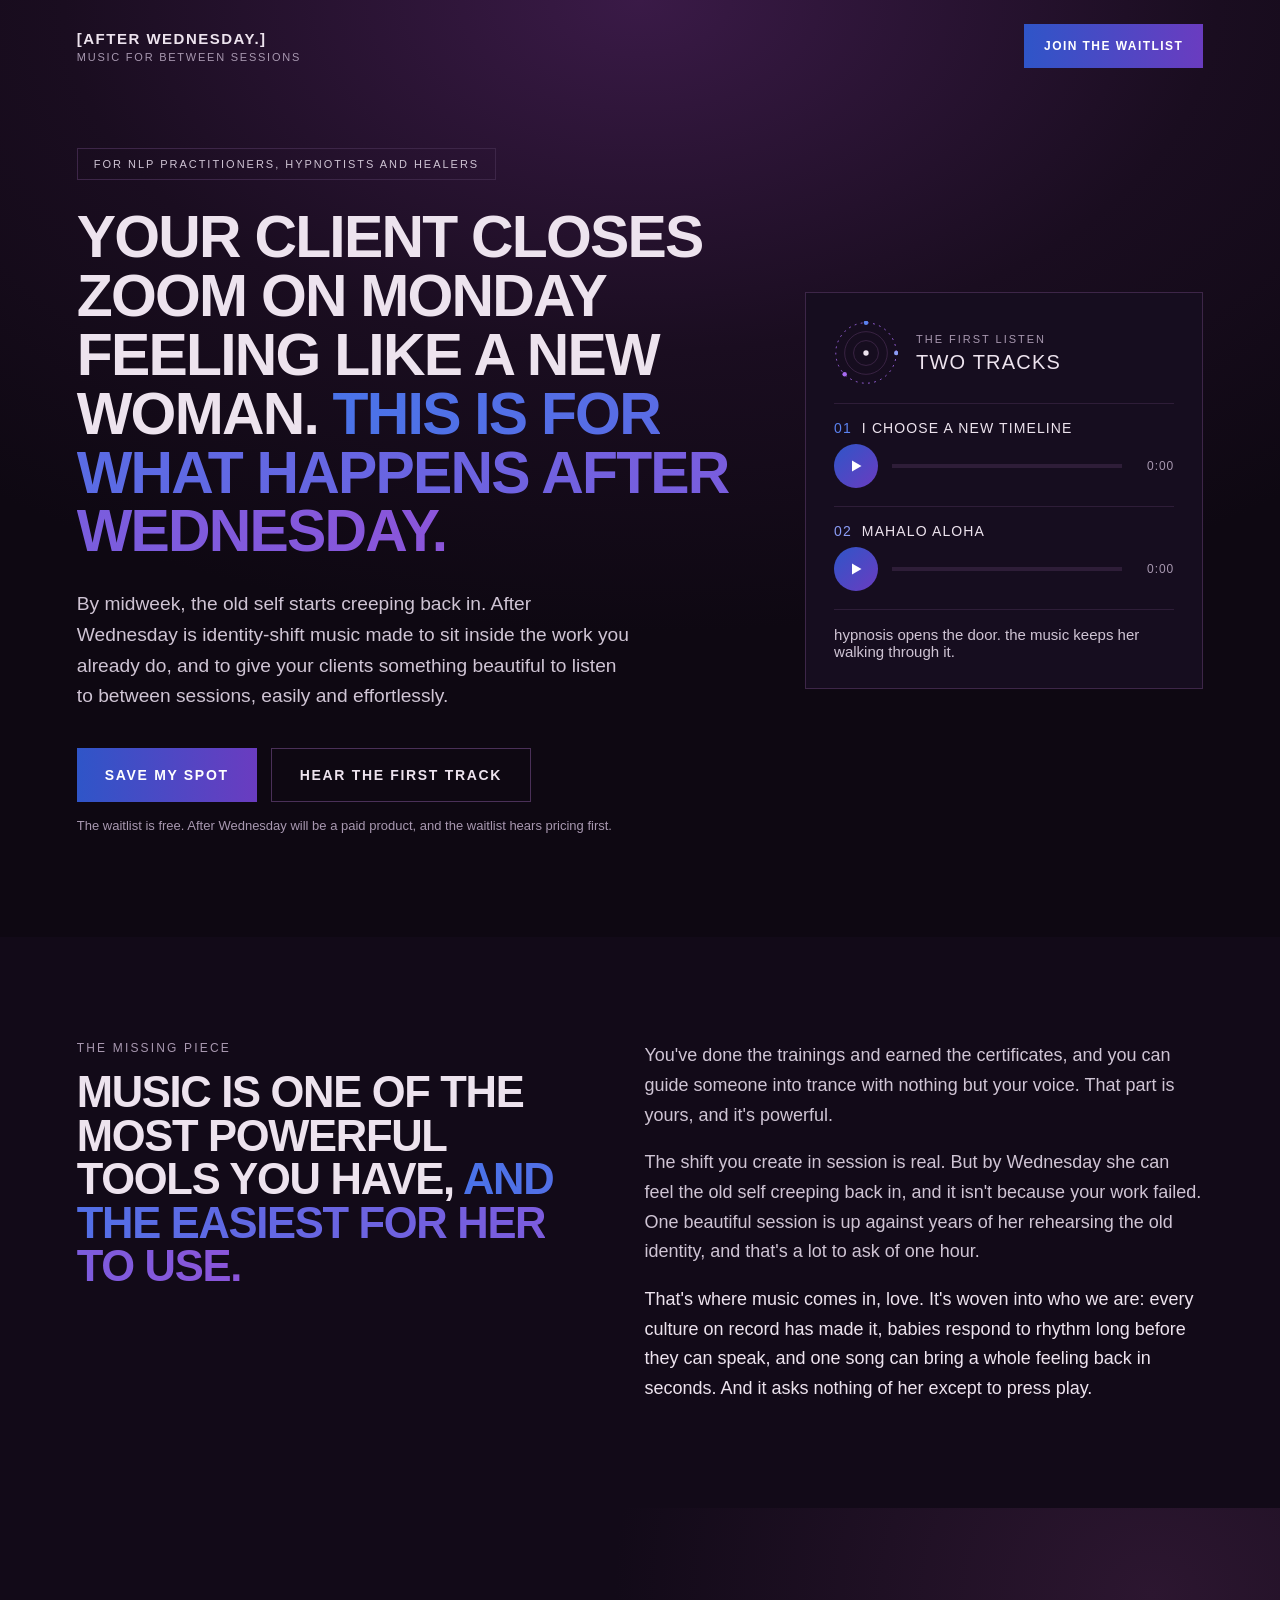
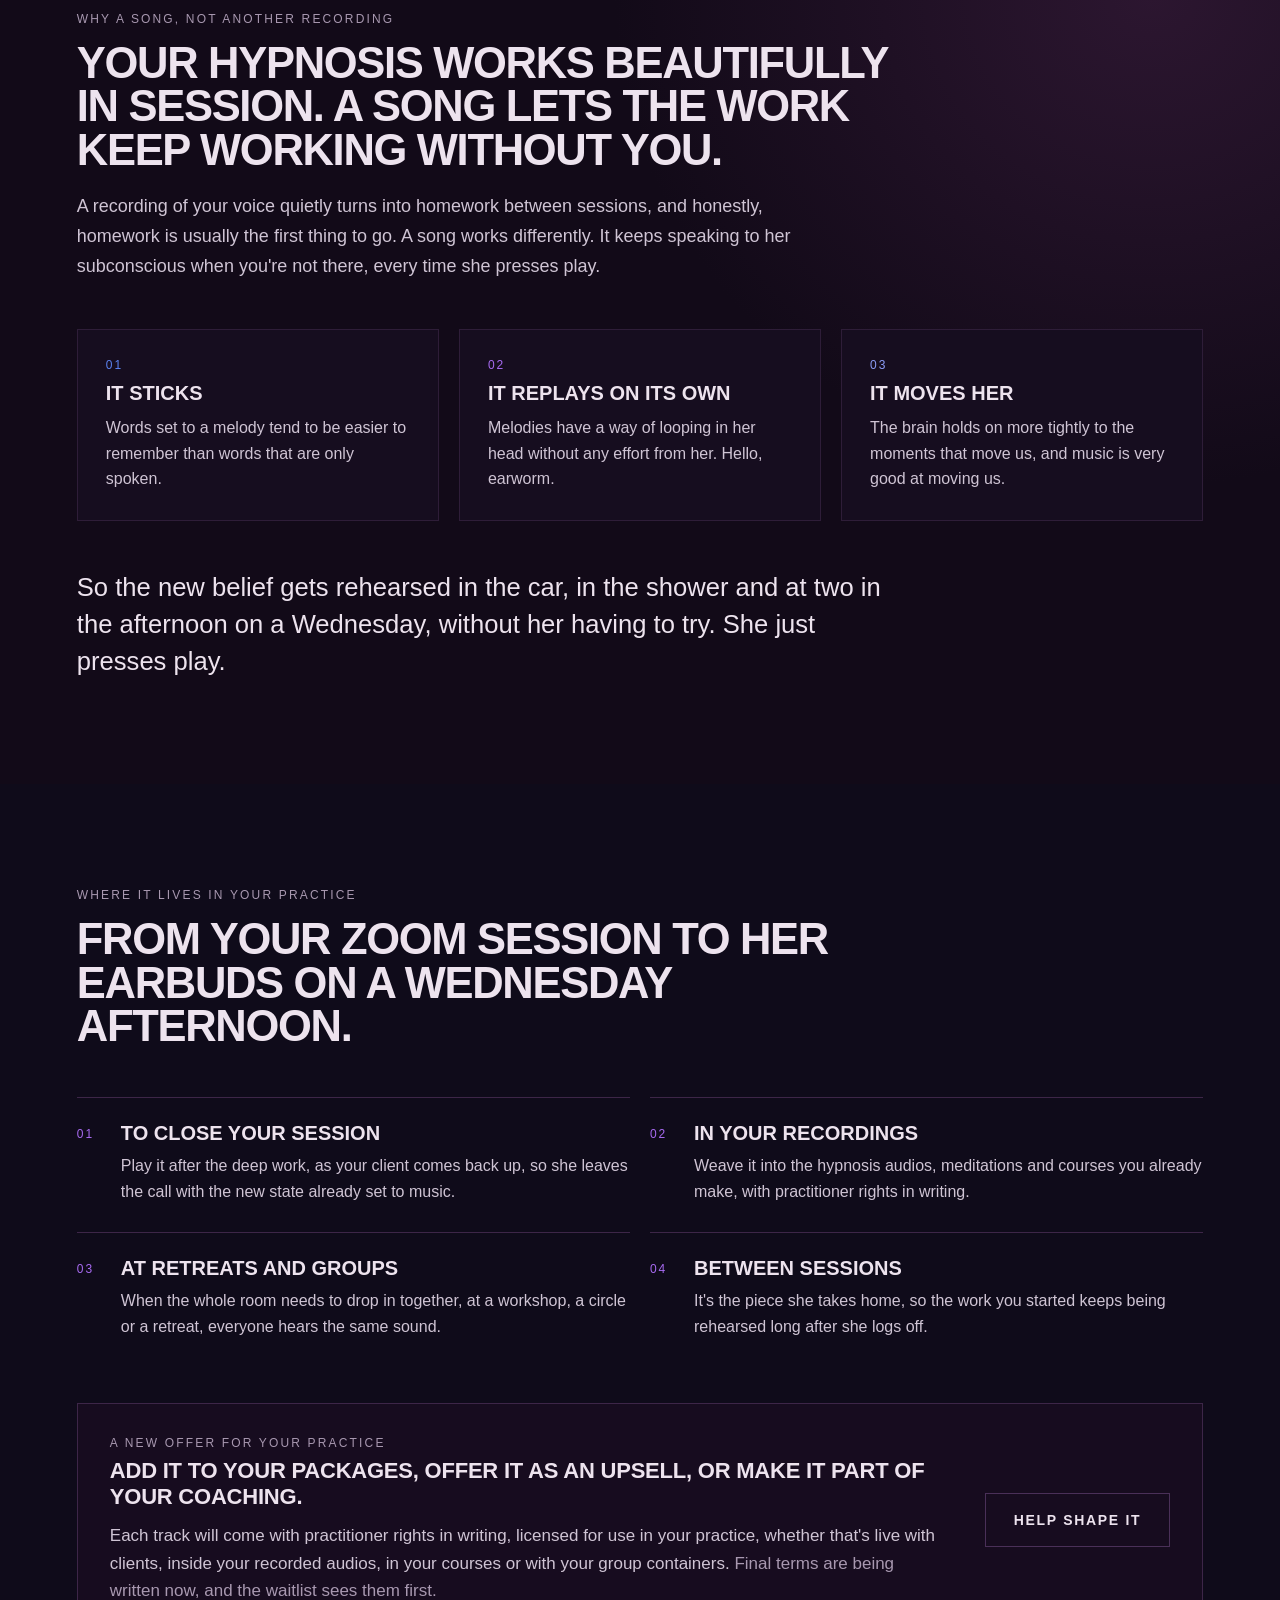
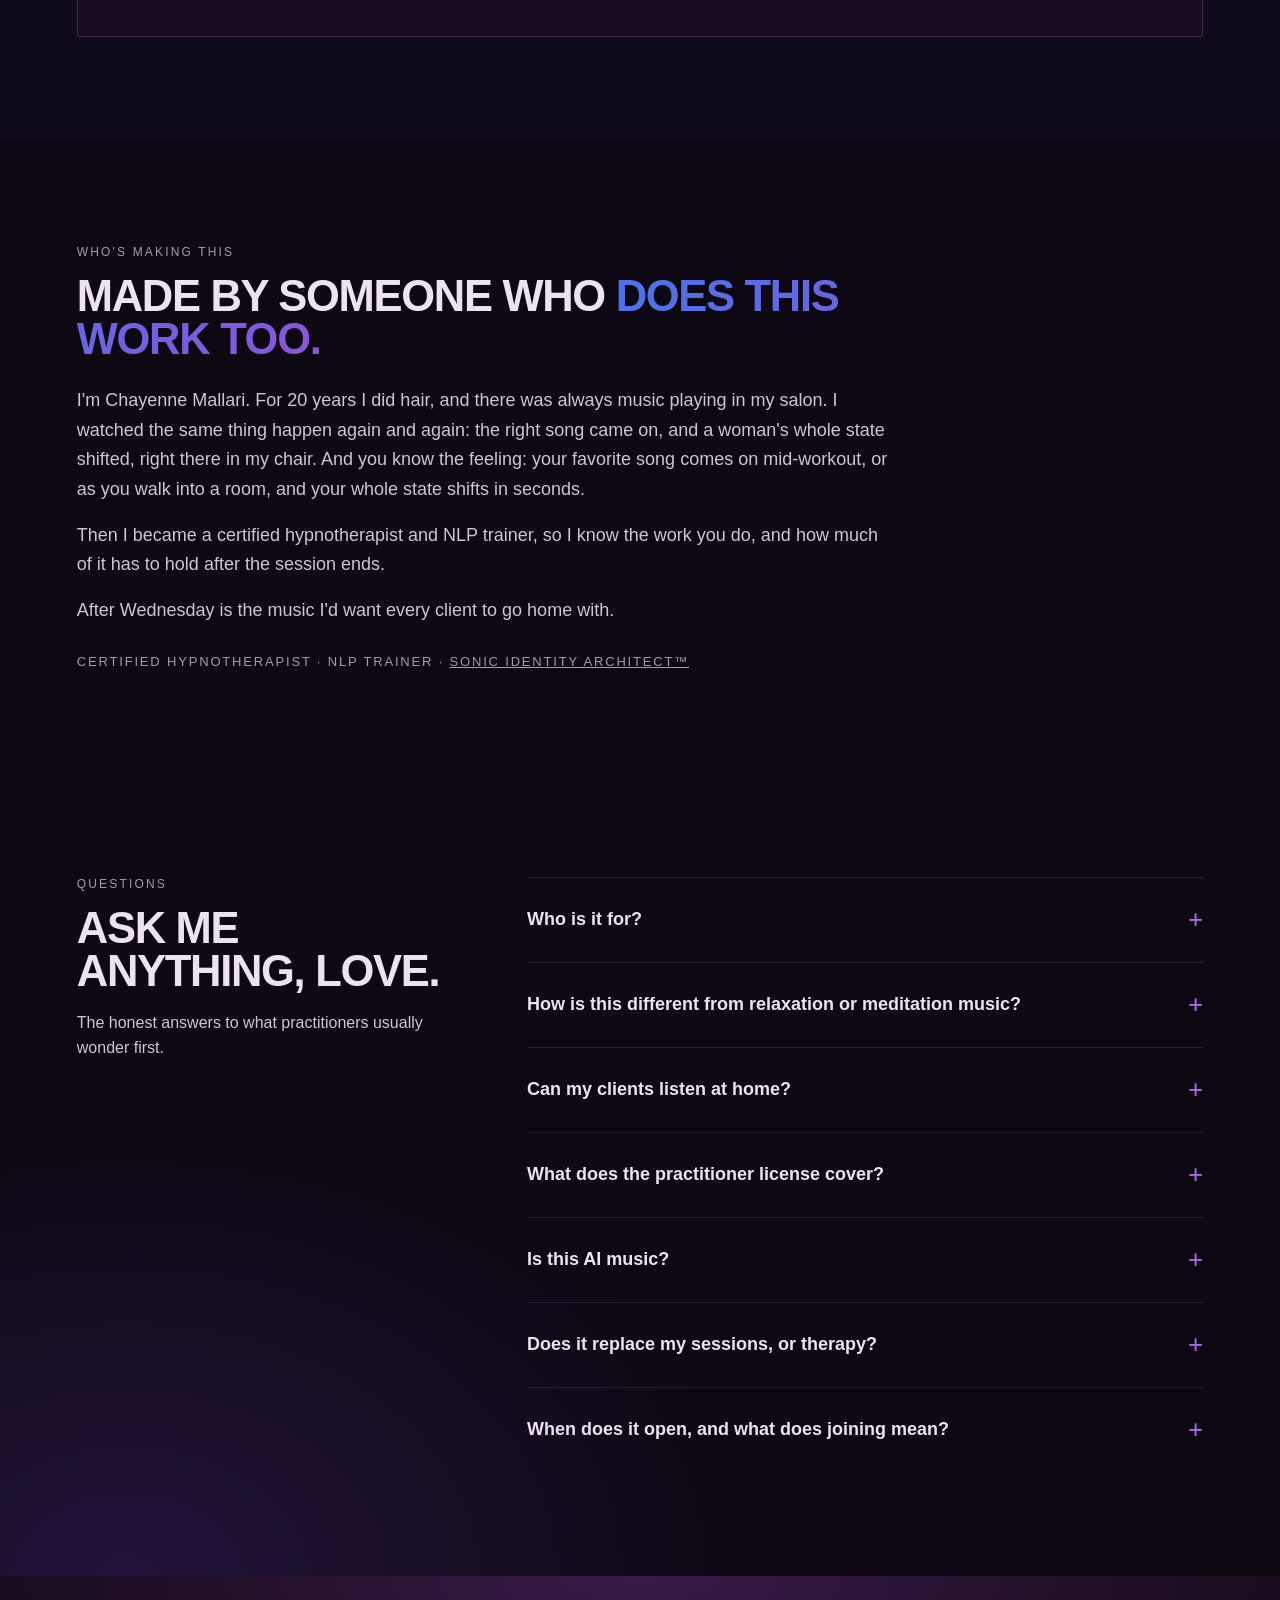
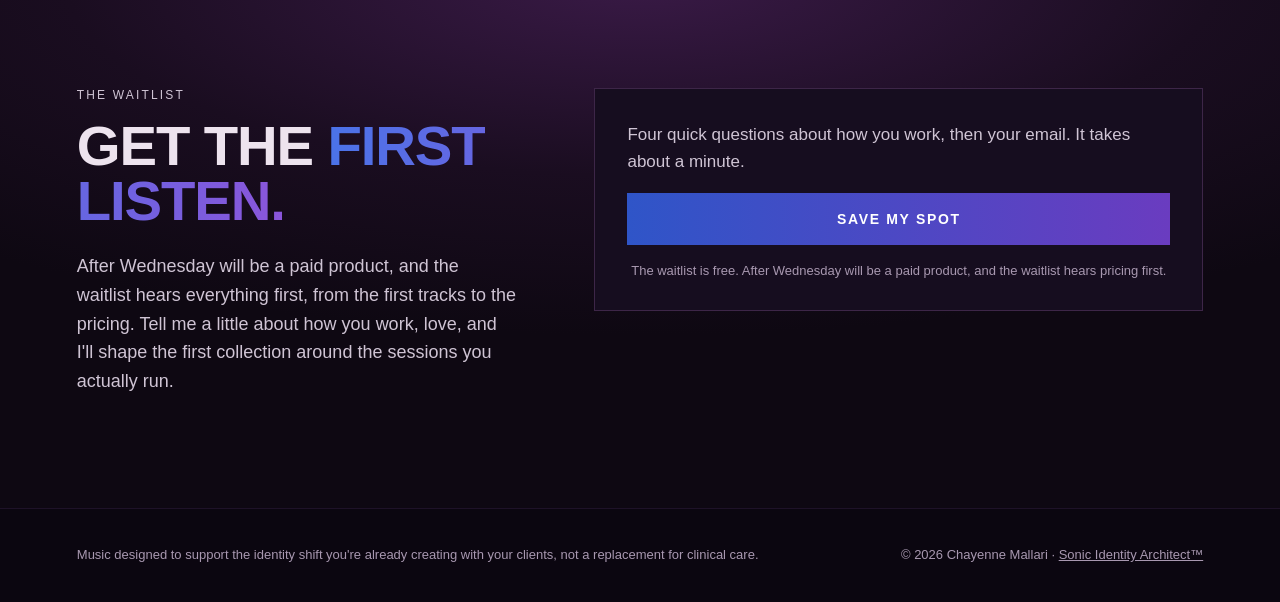
==== public/after-wednesday/index.html @ bcd2993a "After Wednesday: everyday music-shifts-your-state line Co-Authored-By: Claude Opus 5.5 <noreply@anth" ====
<!doctype html>
<html lang="en">
<head>
<meta charset="utf-8">
<meta name="viewport" content="width=device-width, initial-scale=1">
<title>After Wednesday · Music for between sessions</title>
<link rel="icon" href="/favicon.svg" type="image/svg+xml">
<meta name="description" content="Identity-shift music for NLP practitioners, hypnotists and healers. Join the waitlist for After Wednesday.">
<style>
body{margin:0;background:#0E0812}
a{color:#A86BF2}a:hover{color:#EDE3EE}
input,select,button{font-family:inherit}
input:focus-visible,select:focus-visible,summary:focus-visible,a:focus-visible,button:focus-visible{outline:2px solid #A86BF2;outline-offset:3px}
summary{cursor:pointer;list-style:none}
summary::-webkit-details-marker{display:none}
details[open] .plus{transform:rotate(45deg)}
.iri{background:linear-gradient(90deg,#4A73E8 0%,#8B55DA 100%);-webkit-background-clip:text;background-clip:text;-webkit-text-fill-color:transparent;color:transparent}
.glow{background:radial-gradient(ellipse 90% 75% at 50% 0%, #3A1A47 0%, #1A0D20 50%, #0E0812 90%)}
.btn{display:inline-flex;align-items:center;justify-content:center;min-height:52px;padding:0 28px;font-weight:700;font-size:14px;letter-spacing:0.12em;text-decoration:none;border:0;cursor:pointer;border-radius:0}
.chip:has(input:checked){border-color:#A86BF2;background:#22133A}
.aw-player{display:flex;align-items:center;gap:14px}
.aw-play{flex:none;width:44px;height:44px;border-radius:50%;border:0;cursor:pointer;color:#fff;background:linear-gradient(135deg,#2F55C8 0%,#6A3CC0 100%);display:flex;align-items:center;justify-content:center;transition:transform .15s,box-shadow .2s}
.aw-play:hover{transform:scale(1.06);box-shadow:0 0 0 6px rgba(168,107,242,.15)}
.aw-play .i-pause,.aw-player.on .aw-play .i-play{display:none}.aw-player.on .aw-play .i-pause{display:block}
.aw-track{flex:1;height:4px;background:#2E1D38;cursor:pointer;position:relative;padding:10px 0;background-clip:content-box}
.aw-fill{position:absolute;left:0;top:10px;height:4px;width:0;background:linear-gradient(90deg,#4A73E8,#A86BF2)}
.aw-time{flex:none;font-size:12px;letter-spacing:.08em;color:#A898B0;font-variant-numeric:tabular-nums;min-width:38px;text-align:right}
.aw-who img{display:block;width:100%;height:auto}
</style>
</head>
<body>
<div style="background:#0E0812; color:#EDE3EE; font-family:'Helvetica Neue', Helvetica, Arial, sans-serif">

<section class="glow">
<header style="max-width:1200px; margin:0 auto; padding:24px 6vw; display:flex; flex-wrap:wrap; gap:16px; justify-content:space-between; align-items:center">
<div style="display:flex; flex-direction:column; gap:4px"><span style="font-weight:700; letter-spacing:0.1em; font-size:15px">[AFTER WEDNESDAY.]</span><span style="font-size:11px; letter-spacing:0.16em; color:#A898B0">MUSIC FOR BETWEEN SESSIONS</span></div>
<a href="https://chayennemallari.eden.so/form/after-wednesday" class="btn" style="background:linear-gradient(90deg,#2F55C8 0%,#6A3CC0 100%); color:#FFFFFF; min-height:44px; padding:0 20px; font-size:12px">JOIN THE WAITLIST</a>
</header>
<div style="max-width:1200px; margin:0 auto; padding:56px 6vw 104px; display:flex; flex-wrap:wrap; gap:56px; align-items:center">
<div style="flex:999 1 520px; min-width:0">
<p style="display:inline-block; margin:0 0 28px; border:1px solid #3D2648; padding:9px 16px; font-size:11px; letter-spacing:0.18em; color:#CFC4D4">FOR NLP PRACTITIONERS, HYPNOTISTS AND HEALERS</p>
<h1 style="margin:0; font-weight:700; font-size:clamp(34px, 4.6vw, 62px); line-height:1; letter-spacing:-0.03em">YOUR CLIENT CLOSES ZOOM ON MONDAY FEELING LIKE A NEW WOMAN. <span class="iri" style="font-weight:700">THIS IS FOR WHAT HAPPENS AFTER WEDNESDAY.</span></h1>
<p style="margin:28px 0 0; font-size:clamp(17px, 1.5vw, 20px); font-weight:300; line-height:1.6; max-width:560px; color:#CFC4D4">By midweek, the old self starts creeping back in. After Wednesday is identity-shift music made to sit inside the work you already do, and to give your clients something beautiful to listen to between sessions, easily and effortlessly.</p>
<div style="margin-top:36px; display:flex; flex-wrap:wrap; gap:14px">
<a href="https://chayennemallari.eden.so/form/after-wednesday" class="btn" style="background:linear-gradient(90deg,#2F55C8 0%,#6A3CC0 100%); color:#FFFFFF">SAVE MY SPOT</a>
<a href="#listen" class="btn" style="background:transparent; color:#EDE3EE; border:1px solid #4A3058">HEAR THE FIRST TRACK</a>
</div>
<p style="margin:16px 0 0; font-size:13px; color:#A898B0">The waitlist is free. After Wednesday will be a paid product, and the waitlist hears pricing first.</p>
</div>
<div id="listen" style="flex:1 1 340px; max-width:440px; background:#160D1F; border:1px solid #3D2648; padding:28px; display:flex; flex-direction:column; gap:18px">
<div style="display:flex; align-items:center; gap:18px">
<svg width="64" height="64" viewBox="0 0 72 72" style="flex:none" aria-hidden="true"><g fill="none" stroke-width="1"><circle cx="36" cy="36" r="34" stroke="#A86BF2" stroke-dasharray="2 5"></circle><circle cx="36" cy="36" r="24" stroke="#3D2648"></circle><circle cx="36" cy="36" r="14" stroke="#3D2648"></circle></g><circle cx="36" cy="36" r="3" fill="#EDE3EE"></circle><circle cx="36" cy="2" r="2.5" fill="#5B82F0"></circle><circle cx="70" cy="36" r="2.5" fill="#8B9CF5"></circle><circle cx="12" cy="60" r="2.5" fill="#A86BF2"></circle></svg>
<div><p style="margin:0 0 6px; font-size:11px; letter-spacing:0.18em; color:#A898B0">THE FIRST LISTEN</p><p style="margin:0; font-size:20px; letter-spacing:0.06em">TWO TRACKS</p></div>
</div>
<div style="display:flex; flex-direction:column; gap:8px; border-top:1px solid #2E1D38; padding-top:16px"><p style="margin:0; font-size:14px; letter-spacing:0.08em"><span style="color:#5B82F0; margin-right:10px">01</span>I CHOOSE A NEW TIMELINE</p><div class="aw-player" data-src="/after-wednesday/audio/i-choose-a-new-timeline.m4a"><button type="button" class="aw-play" aria-label="Play I Choose A New Timeline"><svg class="i-play" width="16" height="16" viewBox="0 0 16 16" aria-hidden="true"><path d="M4 2.5v11l9.5-5.5z" fill="currentColor"/></svg><svg class="i-pause" width="16" height="16" viewBox="0 0 16 16" aria-hidden="true"><rect x="3.5" y="2.5" width="3" height="11" fill="currentColor"/><rect x="9.5" y="2.5" width="3" height="11" fill="currentColor"/></svg></button><div class="aw-track" role="slider" tabindex="0" aria-label="Seek I Choose A New Timeline" aria-valuemin="0" aria-valuemax="100" aria-valuenow="0"><div class="aw-fill"></div></div><span class="aw-time">0:00</span><audio preload="metadata" src="/after-wednesday/audio/i-choose-a-new-timeline.m4a"></audio></div></div>
<div style="display:flex; flex-direction:column; gap:8px; border-top:1px solid #2E1D38; padding-top:16px"><p style="margin:0; font-size:14px; letter-spacing:0.08em"><span style="color:#8B9CF5; margin-right:10px">02</span>MAHALO ALOHA</p><div class="aw-player" data-src="/after-wednesday/audio/mahalo-aloha.m4a"><button type="button" class="aw-play" aria-label="Play Mahalo Aloha"><svg class="i-play" width="16" height="16" viewBox="0 0 16 16" aria-hidden="true"><path d="M4 2.5v11l9.5-5.5z" fill="currentColor"/></svg><svg class="i-pause" width="16" height="16" viewBox="0 0 16 16" aria-hidden="true"><rect x="3.5" y="2.5" width="3" height="11" fill="currentColor"/><rect x="9.5" y="2.5" width="3" height="11" fill="currentColor"/></svg></button><div class="aw-track" role="slider" tabindex="0" aria-label="Seek Mahalo Aloha" aria-valuemin="0" aria-valuemax="100" aria-valuenow="0"><div class="aw-fill"></div></div><span class="aw-time">0:00</span><audio preload="metadata" src="/after-wednesday/audio/mahalo-aloha.m4a"></audio></div></div>
<p style="margin:0; font-size:15px; font-weight:300; color:#CFC4D4; border-top:1px solid #2E1D38; padding-top:16px">hypnosis opens the door. the music keeps her walking through it.</p>
</div>
</div>
</section>

<div style="background:#120A18">
<section style="max-width:1200px; margin:0 auto; padding:104px 6vw; display:flex; flex-wrap:wrap; gap:48px 72px">
<div style="flex:1 1 380px">
<p style="margin:0 0 16px; font-size:12px; letter-spacing:0.18em; color:#A898B0">THE MISSING PIECE</p>
<h2 style="margin:0; font-weight:700; font-size:clamp(30px, 3.4vw, 46px); line-height:1; letter-spacing:-0.03em">MUSIC IS ONE OF THE MOST POWERFUL TOOLS YOU HAVE, <span class="iri">AND THE EASIEST FOR HER TO USE.</span></h2>
</div>
<div style="flex:1.2 1 420px; display:flex; flex-direction:column; gap:18px; font-size:18px; line-height:1.65; color:#CFC4D4">
<p style="margin:0">You've done the trainings and earned the certificates, and you can guide someone into trance with nothing but your voice. That part is yours, and it's powerful.</p>
<p style="margin:0">The shift you create in session is real. But by Wednesday she can feel the old self creeping back in, and it isn't because your work failed. One beautiful session is up against years of her rehearsing the old identity, and that's a lot to ask of one hour.</p>
<p style="margin:0; color:#EDE3EE">That's where music comes in, love. It's woven into who we are: every culture on record has made it, babies respond to rhythm long before they can speak, and one song can bring a whole feeling back in seconds. And it asks nothing of her except to press play.</p>
</div>
</section>
</div>

<div style="background:radial-gradient(ellipse 60% 80% at 90% 10%, #2C1630 0%, #120A18 70%)">
<section style="max-width:1200px; margin:0 auto; padding:104px 6vw">
<p style="margin:0 0 16px; font-size:12px; letter-spacing:0.18em; color:#A898B0">WHY A SONG, NOT ANOTHER RECORDING</p>
<h2 style="margin:0 0 20px; font-weight:700; font-size:clamp(30px, 3.4vw, 46px); line-height:1; letter-spacing:-0.03em; max-width:860px">YOUR HYPNOSIS WORKS BEAUTIFULLY IN SESSION. A SONG LETS THE WORK KEEP WORKING WITHOUT YOU.</h2>
<p style="margin:0 0 48px; font-size:18px; line-height:1.65; color:#CFC4D4; max-width:720px">A recording of your voice quietly turns into homework between sessions, and honestly, homework is usually the first thing to go. A song works differently. It keeps speaking to her subconscious when you're not there, every time she presses play.</p>
<div style="display:grid; grid-template-columns:repeat(auto-fit, minmax(240px, 1fr)); gap:20px">
<div style="background:#160D1F; border:1px solid #2E1D38; padding:28px; display:flex; flex-direction:column; gap:10px"><p style="margin:0; font-size:12px; letter-spacing:0.16em; color:#5B82F0">01</p><h3 style="margin:0; font-size:20px">IT STICKS</h3><p style="margin:0; font-size:16px; line-height:1.6; color:#CFC4D4">Words set to a melody tend to be easier to remember than words that are only spoken.</p></div>
<div style="background:#160D1F; border:1px solid #2E1D38; padding:28px; display:flex; flex-direction:column; gap:10px"><p style="margin:0; font-size:12px; letter-spacing:0.16em; color:#A86BF2">02</p><h3 style="margin:0; font-size:20px">IT REPLAYS ON ITS OWN</h3><p style="margin:0; font-size:16px; line-height:1.6; color:#CFC4D4">Melodies have a way of looping in her head without any effort from her. Hello, earworm.</p></div>
<div style="background:#160D1F; border:1px solid #2E1D38; padding:28px; display:flex; flex-direction:column; gap:10px"><p style="margin:0; font-size:12px; letter-spacing:0.16em; color:#8B9CF5">03</p><h3 style="margin:0; font-size:20px">IT MOVES HER</h3><p style="margin:0; font-size:16px; line-height:1.6; color:#CFC4D4">The brain holds on more tightly to the moments that move us, and music is very good at moving us.</p></div>
</div>
<p style="margin:48px 0 0; font-size:clamp(20px, 2vw, 26px); font-weight:300; line-height:1.45; max-width:820px">So the new belief gets rehearsed in the car, in the shower and at two in the afternoon on a Wednesday, without her having to try. She just presses play.</p>
</section>
</div>

<div style="background:#0F0B1A">
<section style="max-width:1200px; margin:0 auto; padding:104px 6vw">
<p style="margin:0 0 16px; font-size:12px; letter-spacing:0.18em; color:#A898B0">WHERE IT LIVES IN YOUR PRACTICE</p>
<h2 style="margin:0 0 48px; font-weight:700; font-size:clamp(30px, 3.4vw, 46px); line-height:1; letter-spacing:-0.03em; max-width:860px">FROM YOUR ZOOM SESSION TO HER EARBUDS ON A WEDNESDAY AFTERNOON.</h2>
<div style="display:grid; grid-template-columns:repeat(auto-fit, minmax(min(100%, 440px), 1fr)); gap:20px">
<div style="border-top:1px solid #3D2648; padding:24px 0 8px; display:flex; gap:20px"><span style="font-size:12px; letter-spacing:0.16em; color:#A86BF2; flex:none; width:24px; padding-top:5px">01</span><div><h3 style="margin:0 0 8px; font-size:20px">TO CLOSE YOUR SESSION</h3><p style="margin:0; font-size:16px; line-height:1.6; color:#CFC4D4">Play it after the deep work, as your client comes back up, so she leaves the call with the new state already set to music.</p></div></div>
<div style="border-top:1px solid #3D2648; padding:24px 0 8px; display:flex; gap:20px"><span style="font-size:12px; letter-spacing:0.16em; color:#A86BF2; flex:none; width:24px; padding-top:5px">02</span><div><h3 style="margin:0 0 8px; font-size:20px">IN YOUR RECORDINGS</h3><p style="margin:0; font-size:16px; line-height:1.6; color:#CFC4D4">Weave it into the hypnosis audios, meditations and courses you already make, with practitioner rights in writing.</p></div></div>
<div style="border-top:1px solid #3D2648; padding:24px 0 8px; display:flex; gap:20px"><span style="font-size:12px; letter-spacing:0.16em; color:#A86BF2; flex:none; width:24px; padding-top:5px">03</span><div><h3 style="margin:0 0 8px; font-size:20px">AT RETREATS AND GROUPS</h3><p style="margin:0; font-size:16px; line-height:1.6; color:#CFC4D4">When the whole room needs to drop in together, at a workshop, a circle or a retreat, everyone hears the same sound.</p></div></div>
<div style="border-top:1px solid #3D2648; padding:24px 0 8px; display:flex; gap:20px"><span style="font-size:12px; letter-spacing:0.16em; color:#A86BF2; flex:none; width:24px; padding-top:5px">04</span><div><h3 style="margin:0 0 8px; font-size:20px">BETWEEN SESSIONS</h3><p style="margin:0; font-size:16px; line-height:1.6; color:#CFC4D4">It's the piece she takes home, so the work you started keeps being rehearsed long after she logs off.</p></div></div>
</div>
<div style="margin-top:56px; background:#170C1F; border:1px solid #3D2648; padding:32px; display:flex; flex-wrap:wrap; gap:24px 48px; align-items:center; justify-content:space-between">
<div style="flex:1 1 420px">
<p style="margin:0 0 8px; font-size:12px; letter-spacing:0.18em; color:#A898B0">A NEW OFFER FOR YOUR PRACTICE</p><p style="margin:0 0 12px; font-size:22px; font-weight:700; letter-spacing:-0.01em">ADD IT TO YOUR PACKAGES, OFFER IT AS AN UPSELL, OR MAKE IT PART OF YOUR COACHING.</p>
<p style="margin:0; font-size:17px; line-height:1.6; color:#CFC4D4">Each track will come with practitioner rights in writing, licensed for use in your practice, whether that's live with clients, inside your recorded audios, in your courses or with your group containers. <span style="color:#A898B0">Final terms are being written now, and the waitlist sees them first.</span></p>
</div>
<a href="https://chayennemallari.eden.so/form/after-wednesday" class="btn" style="background:transparent; color:#EDE3EE; border:1px solid #4A3058">HELP SHAPE IT</a>
</div>
</section>
</div>

<div style="background:#0E0812">
<section class="aw-who" style="max-width:1200px; margin:0 auto; padding:104px 6vw; display:flex; flex-wrap:wrap; gap:48px 72px; align-items:center">
<div style="flex:1 1 420px; max-width:820px">
<p style="margin:0 0 16px; font-size:12px; letter-spacing:0.18em; color:#A898B0">WHO'S MAKING THIS</p>
<h2 style="margin:0 0 24px; font-weight:700; font-size:clamp(30px, 3.4vw, 46px); line-height:1; letter-spacing:-0.03em">MADE BY SOMEONE WHO <span class="iri">DOES THIS WORK TOO.</span></h2>
<p style="margin:0 0 16px; font-size:18px; line-height:1.65; color:#CFC4D4">I'm Chayenne Mallari. For 20 years I did hair, and there was always music playing in my salon. I watched the same thing happen again and again: the right song came on, and a woman's whole state shifted, right there in my chair. And you know the feeling: your favorite song comes on mid-workout, or as you walk into a room, and your whole state shifts in seconds.</p>
<p style="margin:0 0 16px; font-size:18px; line-height:1.65; color:#CFC4D4">Then I became a certified hypnotherapist and NLP trainer, so I know the work you do, and how much of it has to hold after the session ends.</p>
<p style="margin:0 0 28px; font-size:18px; line-height:1.65; color:#CFC4D4">After Wednesday is the music I'd want every client to go home with.</p>
<p style="margin:0; font-size:13px; letter-spacing:0.14em; color:#A898B0">CERTIFIED HYPNOTHERAPIST · NLP TRAINER · <a href="https://www.sonicidentityarchitect.com" style="color:#A898B0">SONIC IDENTITY ARCHITECT™</a></p>
</div>
</section>
</div>

<div style="background:radial-gradient(ellipse 70% 80% at 10% 100%, #22133A 0%, #0E0812 70%)">
<section style="max-width:1200px; margin:0 auto; padding:104px 6vw; display:flex; flex-wrap:wrap; gap:40px 72px">
<div style="flex:1 1 300px">
<p style="margin:0 0 16px; font-size:12px; letter-spacing:0.18em; color:#A898B0">QUESTIONS</p>
<h2 style="margin:0 0 16px; font-weight:700; font-size:clamp(30px, 3.4vw, 46px); line-height:1; letter-spacing:-0.03em">ASK ME ANYTHING, LOVE.</h2>
<p style="margin:0; font-size:16px; line-height:1.6; color:#CFC4D4">The honest answers to what practitioners usually wonder first.</p>
</div>
<div style="flex:2 1 520px">


<details style="border-top:1px solid #2E1D38; padding:20px 0">
<summary style="display:flex; justify-content:space-between; gap:24px; align-items:center; font-size:18px; font-weight:700; min-height:44px"><span>Who is it for?</span><span class="plus" style="font-size:26px; font-weight:300; color:#A86BF2; transition:transform .2s" aria-hidden="true">+</span></summary>
<p style="margin:12px 0 0; font-size:16px; line-height:1.65; color:#CFC4D4; max-width:640px">NLP practitioners, hypnotists and hypnotherapists, coaches who work with the subconscious, and healers who hold space for real change. If you guide people through state and belief work, it’s made for you.</p>
</details>

<details style="border-top:1px solid #2E1D38; padding:20px 0">
<summary style="display:flex; justify-content:space-between; gap:24px; align-items:center; font-size:18px; font-weight:700; min-height:44px"><span>How is this different from relaxation or meditation music?</span><span class="plus" style="font-size:26px; font-weight:300; color:#A86BF2; transition:transform .2s" aria-hidden="true">+</span></summary>
<p style="margin:12px 0 0; font-size:16px; line-height:1.65; color:#CFC4D4; max-width:640px">Most of that music is made to help someone unwind, and it usually has no words. These are full songs, with the words of change sung right into them, made to give your client something to come back to at home, so she keeps rehearsing who she’s becoming.</p>
</details>

<details style="border-top:1px solid #2E1D38; padding:20px 0">
<summary style="display:flex; justify-content:space-between; gap:24px; align-items:center; font-size:18px; font-weight:700; min-height:44px"><span>Can my clients listen at home?</span><span class="plus" style="font-size:26px; font-weight:300; color:#A86BF2; transition:transform .2s" aria-hidden="true">+</span></summary>
<p style="margin:12px 0 0; font-size:16px; line-height:1.65; color:#CFC4D4; max-width:640px">Yes, and that’s really the heart of it. Exactly how you share tracks with your clients will be spelled out in the license terms.</p>
</details>

<details style="border-top:1px solid #2E1D38; padding:20px 0">
<summary style="display:flex; justify-content:space-between; gap:24px; align-items:center; font-size:18px; font-weight:700; min-height:44px"><span>What does the practitioner license cover?</span><span class="plus" style="font-size:26px; font-weight:300; color:#A86BF2; transition:transform .2s" aria-hidden="true">+</span></summary>
<p style="margin:12px 0 0; font-size:16px; line-height:1.65; color:#CFC4D4; max-width:640px">I’m writing the final terms now. The plan is for them to cover live sessions, your recorded audios, your courses and group programs, and your retreats, and the waitlist will see them before anyone else.</p>
</details>




<details style="border-top:1px solid #2E1D38; padding:20px 0">
<summary style="display:flex; justify-content:space-between; gap:24px; align-items:center; font-size:18px; font-weight:700; min-height:44px"><span>Is this AI music?</span><span class="plus" style="font-size:26px; font-weight:300; color:#A86BF2; transition:transform .2s" aria-hidden="true">+</span></summary>
<p style="margin:12px 0 0; font-size:16px; line-height:1.65; color:#CFC4D4; max-width:640px">It’s custom-made by me, with AI as one of the tools I use, the way a photographer uses a camera. The choices that matter, like the pacing, the words and the moment a track lands, come from my own background in hypnosis and NLP.</p>
</details>

<details style="border-top:1px solid #2E1D38; padding:20px 0">
<summary style="display:flex; justify-content:space-between; gap:24px; align-items:center; font-size:18px; font-weight:700; min-height:44px"><span>Does it replace my sessions, or therapy?</span><span class="plus" style="font-size:26px; font-weight:300; color:#A86BF2; transition:transform .2s" aria-hidden="true">+</span></summary>
<p style="margin:12px 0 0; font-size:16px; line-height:1.65; color:#CFC4D4; max-width:640px">Not at all. Your sessions are where the door opens, and nothing replaces you in that session. It isn’t therapy or clinical treatment of any kind either. It’s music to support the work you already do.</p>
</details>

<details style="border-top:1px solid #2E1D38; padding:20px 0">
<summary style="display:flex; justify-content:space-between; gap:24px; align-items:center; font-size:18px; font-weight:700; min-height:44px"><span>When does it open, and what does joining mean?</span><span class="plus" style="font-size:26px; font-weight:300; color:#A86BF2; transition:transform .2s" aria-hidden="true">+</span></summary>
<p style="margin:12px 0 0; font-size:16px; line-height:1.65; color:#CFC4D4; max-width:640px">Soon, and the waitlist hears first. Joining the waitlist is free and doesn’t commit you to buying anything. After Wednesday itself will be a paid product, and the waitlist will see the pricing and hear the first tracks before anyone else.</p>
</details>

</div>
</section>
</div>

<section id="join" class="glow">
<div style="max-width:1200px; margin:0 auto; padding:112px 6vw; display:flex; flex-wrap:wrap; gap:48px 72px; align-items:flex-start">
<div style="flex:1 1 360px">
<p style="margin:0 0 16px; font-size:12px; letter-spacing:0.18em; color:#CFC4D4">THE WAITLIST</p>
<h2 style="margin:0 0 24px; font-weight:700; font-size:clamp(36px, 4.4vw, 62px); line-height:0.98; letter-spacing:-0.02em">GET THE <span class="iri" style="font-weight:700">FIRST LISTEN.</span></h2>
<p style="margin:0; font-size:18px; line-height:1.6; color:#CFC4D4; max-width:440px">After Wednesday will be a paid product, and the waitlist hears everything first, from the first tracks to the pricing. Tell me a little about how you work, love, and I'll shape the first collection around the sessions you actually run.</p>
</div>
<div style="flex:1.2 1 440px; background:#160D1F; border:1px solid #3D2648; padding:32px">
<div style="display:flex; flex-direction:column; gap:18px">
<p style="margin:0; font-size:17px; line-height:1.6; color:#CFC4D4">Four quick questions about how you work, then your email. It takes about a minute.</p>
<a href="https://chayennemallari.eden.so/form/after-wednesday" class="btn" style="background:linear-gradient(90deg,#2F55C8 0%,#6A3CC0 100%); color:#FFFFFF; width:100%; box-sizing:border-box">SAVE MY SPOT</a>
<p style="margin:0; font-size:13px; color:#A898B0; text-align:center">The waitlist is free. After Wednesday will be a paid product, and the waitlist hears pricing first.</p>
</div>
</div>
</div>
</section>

<footer style="background:#0B0610; border-top:1px solid #1E1228">
<div style="max-width:1200px; margin:0 auto; padding:36px 6vw; display:flex; flex-wrap:wrap; gap:16px; justify-content:space-between; font-size:13px; color:#A898B0; line-height:1.6">
<span>Music designed to support the identity shift you're already creating with your clients, not a replacement for clinical care.</span>
<span>© 2026 Chayenne Mallari · <a href="https://www.sonicidentityarchitect.com" style="color:#A898B0">Sonic Identity Architect™</a></span>
</div>
</footer>
</div>
<script>
(function(){var ps=[].slice.call(document.querySelectorAll('.aw-player'));function f(s){if(!isFinite(s))return'0:00';s=Math.floor(s);return Math.floor(s/60)+':'+('0'+s%60).slice(-2)}
ps.forEach(function(p){var a=p.querySelector('audio'),b=p.querySelector('.aw-play'),t=p.querySelector('.aw-track'),fi=p.querySelector('.aw-fill'),tm=p.querySelector('.aw-time');
a.addEventListener('loadedmetadata',function(){tm.textContent=f(a.duration)});
b.addEventListener('click',function(){if(a.paused){ps.forEach(function(o){if(o!==p){o.querySelector('audio').pause()}});a.play()}else a.pause()});
a.addEventListener('play',function(){p.classList.add('on')});a.addEventListener('pause',function(){p.classList.remove('on')});
a.addEventListener('ended',function(){p.classList.remove('on')});
a.addEventListener('timeupdate',function(){var r=a.duration?a.currentTime/a.duration:0;fi.style.width=(r*100)+'%';t.setAttribute('aria-valuenow',Math.round(r*100));tm.textContent=f(a.currentTime||a.duration)});
function seek(x){var r=t.getBoundingClientRect();if(a.duration)a.currentTime=Math.max(0,Math.min(1,(x-r.left)/r.width))*a.duration}
t.addEventListener('click',function(e){seek(e.clientX)});
t.addEventListener('keydown',function(e){if(!a.duration)return;if(e.key==='ArrowRight'){a.currentTime=Math.min(a.duration,a.currentTime+5);e.preventDefault()}if(e.key==='ArrowLeft'){a.currentTime=Math.max(0,a.currentTime-5);e.preventDefault()}});
})})();
</script>
</body>
</html>
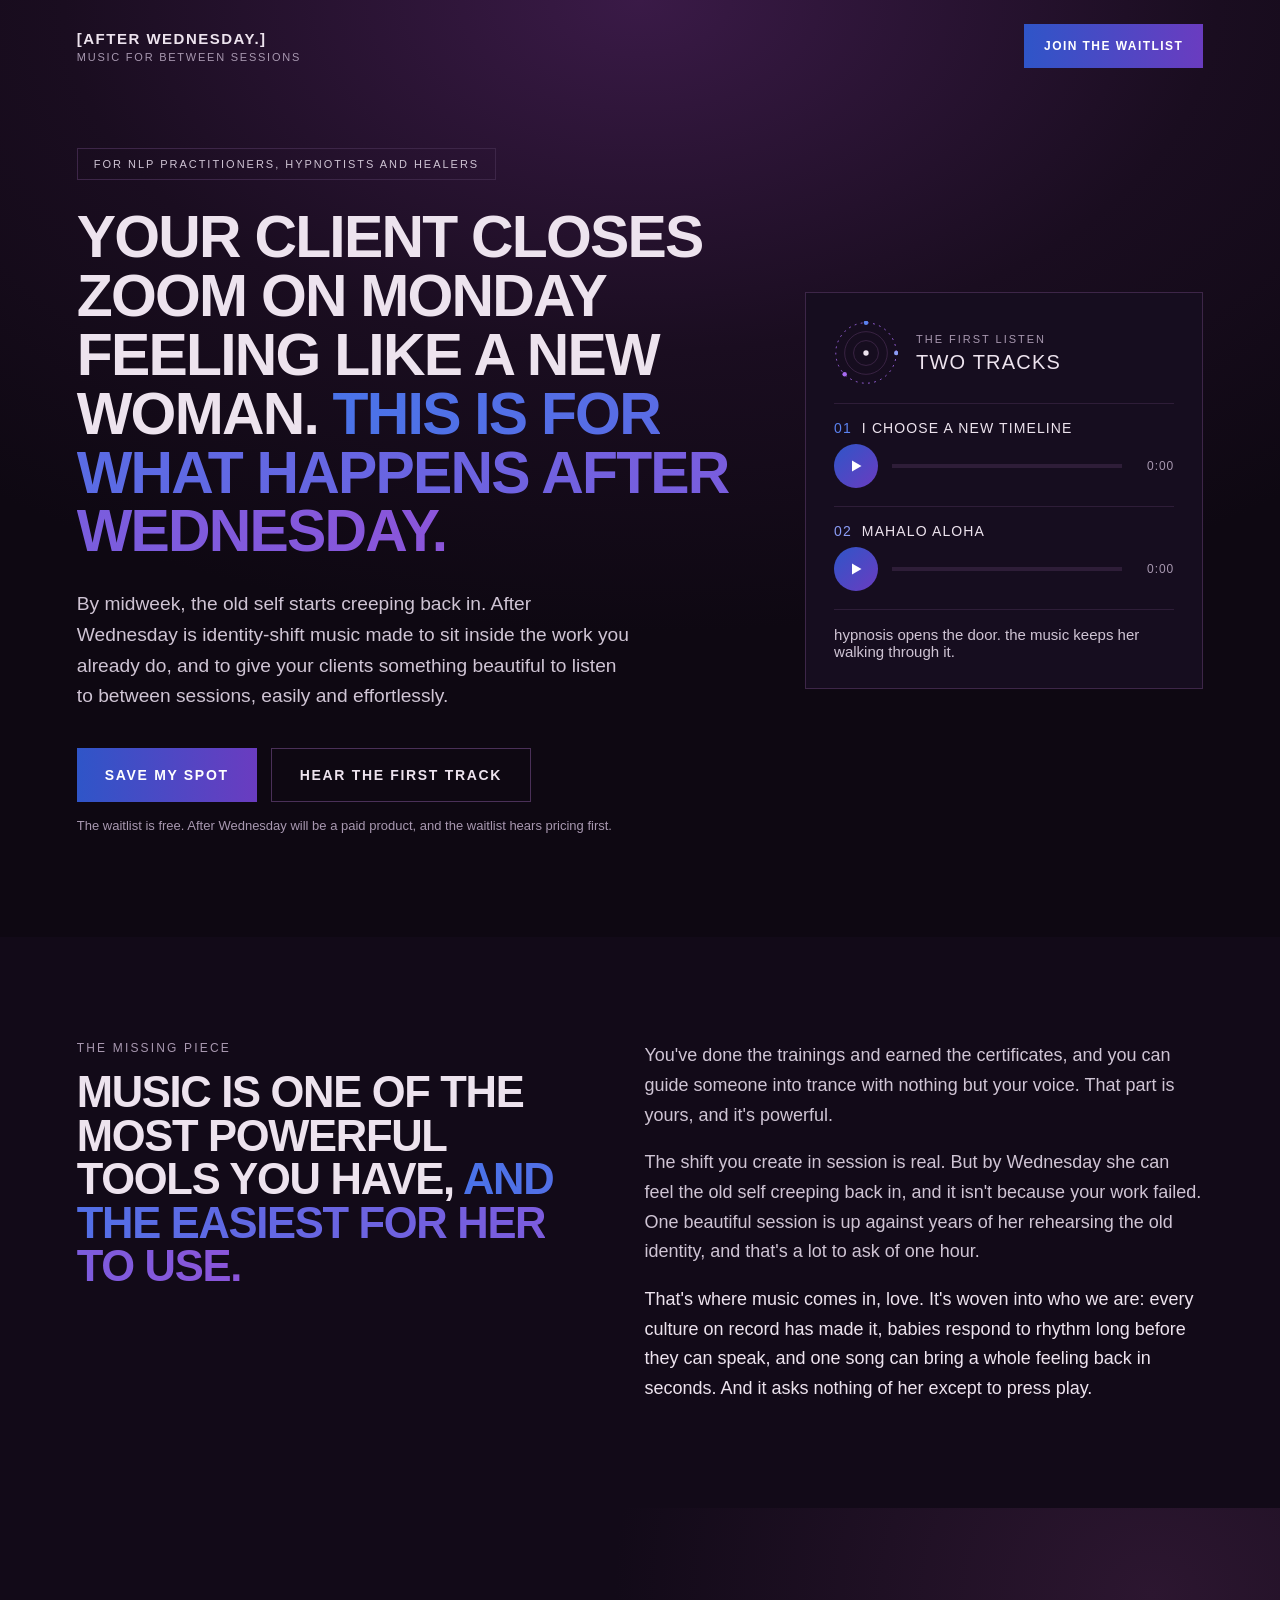
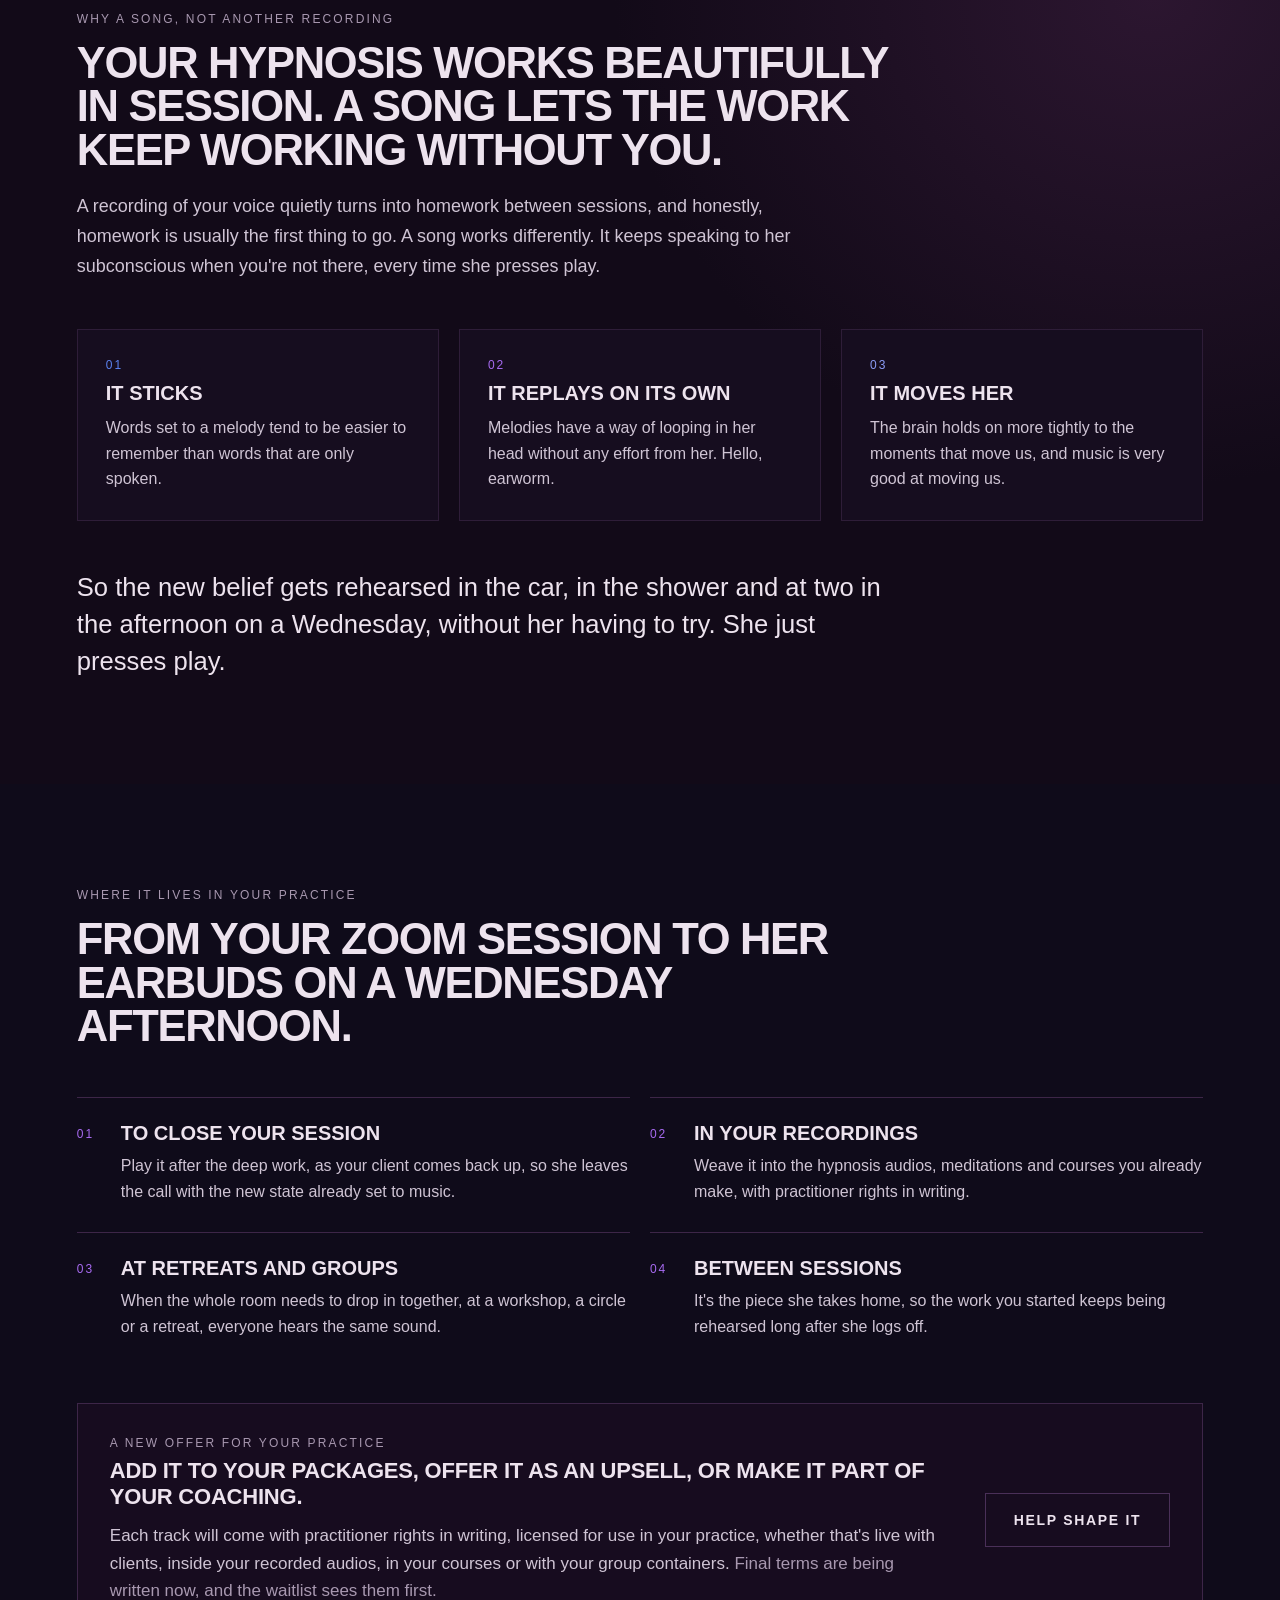
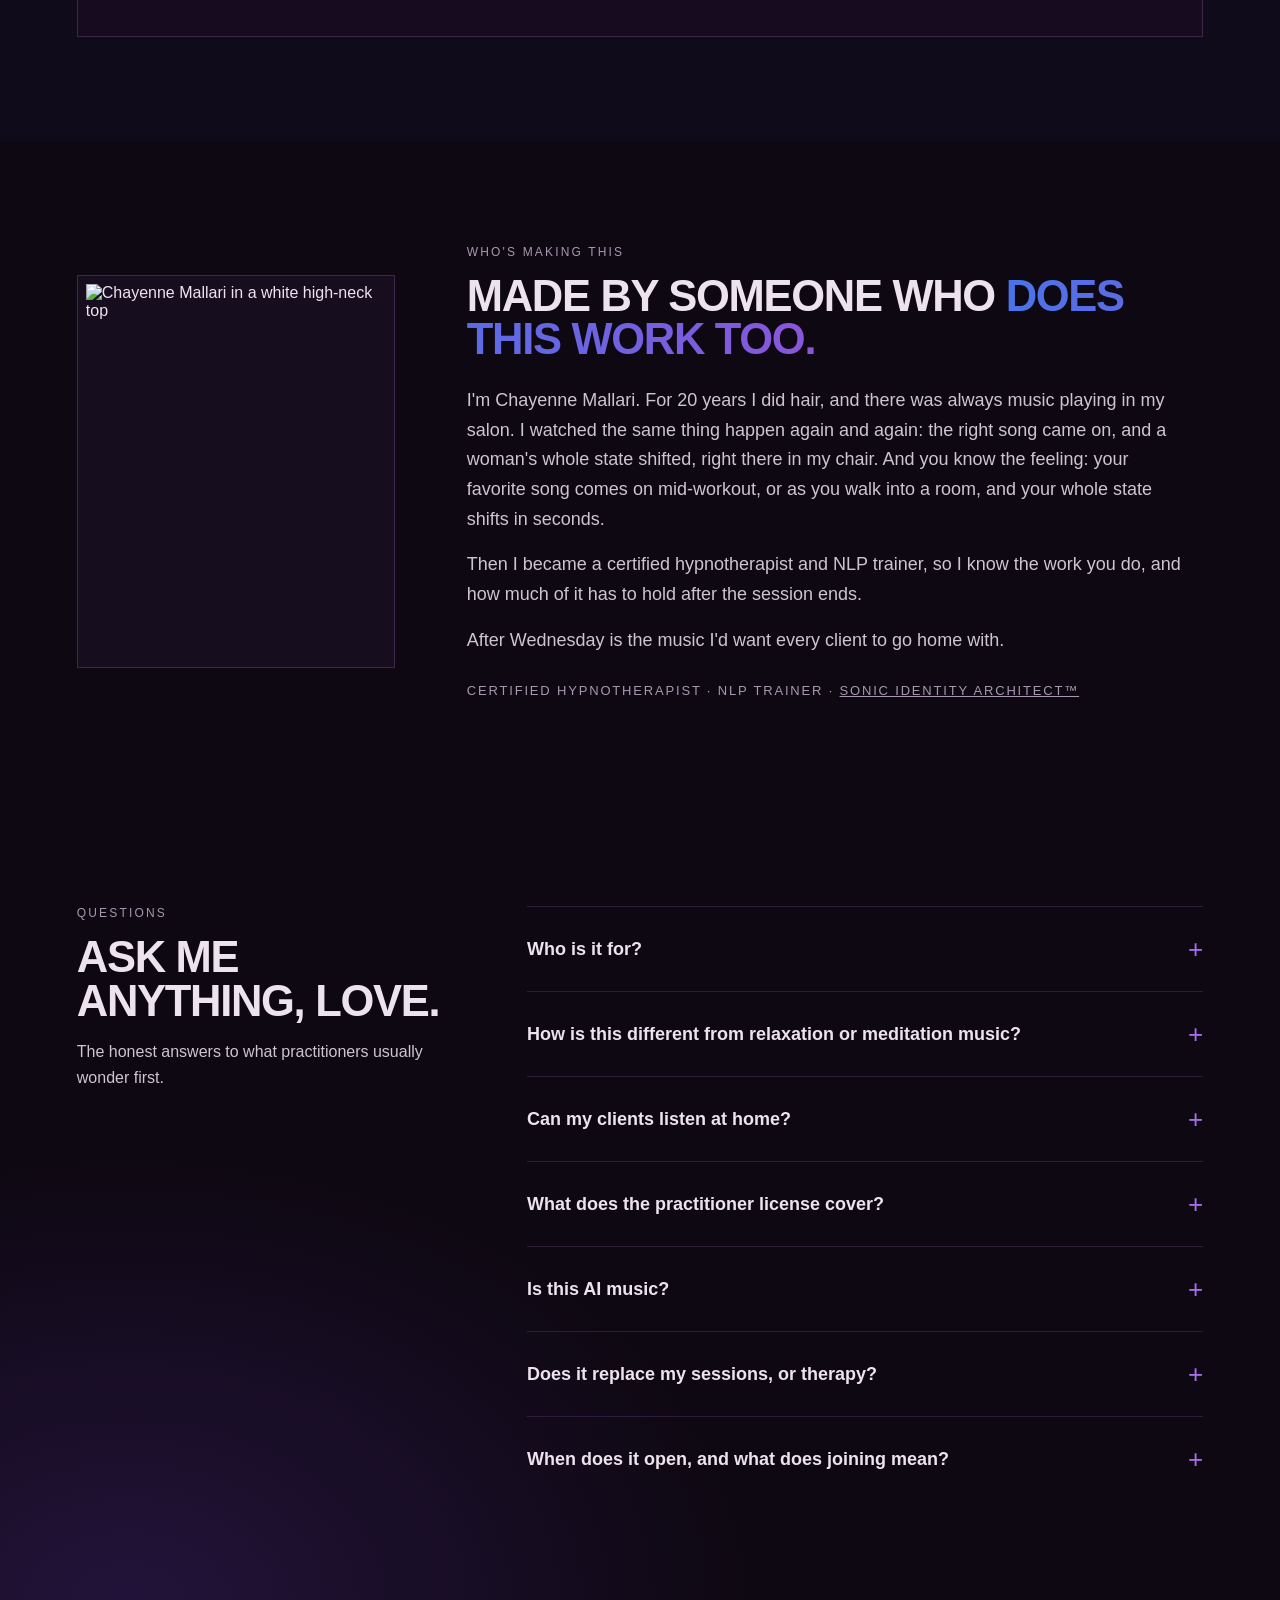
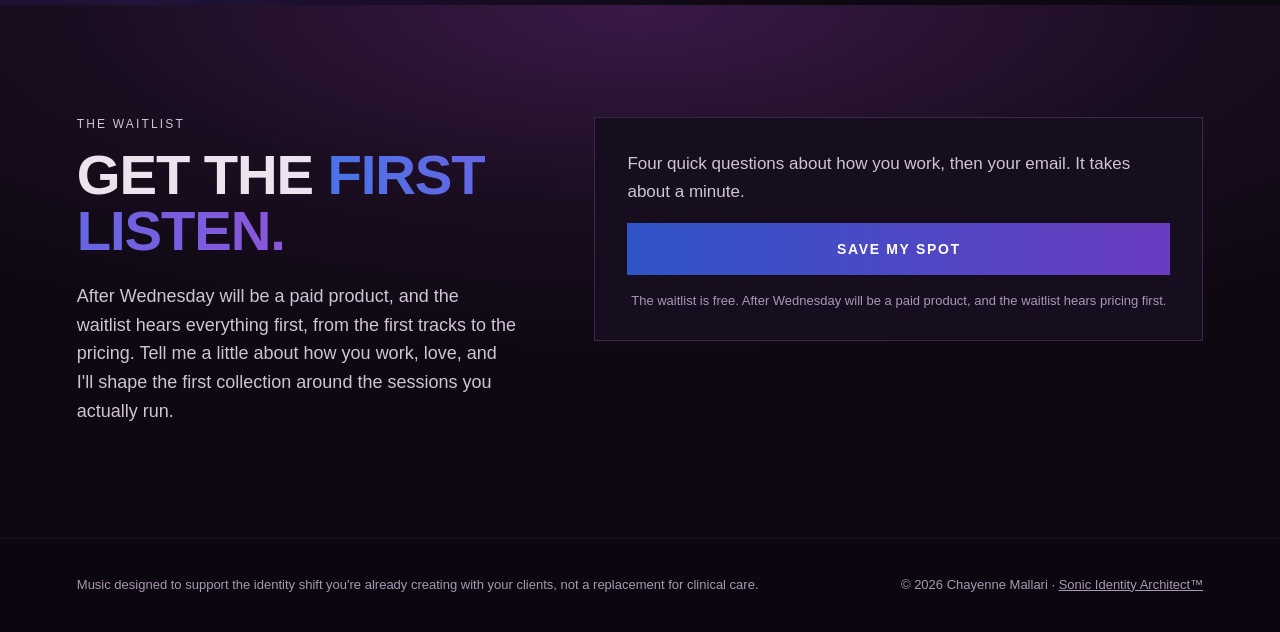
==== commit ff3fd34e: "After Wednesday: new photo with a dark luxury grade Co-Authored-By: Claude Opus 5.5 <noreply@anthrop" ====
--- a/public/after-wednesday/index.html
+++ b/public/after-wednesday/index.html
@@ -109,7 +109,8 @@
 
 <div style="background:#0E0812">
 <section class="aw-who" style="max-width:1200px; margin:0 auto; padding:104px 6vw; display:flex; flex-wrap:wrap; gap:48px 72px; align-items:center">
-<div style="flex:1 1 420px; max-width:820px">
+<div style="flex:0 1 300px; max-width:300px; border:1px solid #3D2648; padding:8px; background:#160D1F"><img src="/after-wednesday/chayenne-after-wednesday.webp" alt="Chayenne Mallari in a white high-neck top" width="800" height="1000" loading="lazy"></div>
+<div style="flex:1 1 420px; max-width:720px">
 <p style="margin:0 0 16px; font-size:12px; letter-spacing:0.18em; color:#A898B0">WHO'S MAKING THIS</p>
 <h2 style="margin:0 0 24px; font-weight:700; font-size:clamp(30px, 3.4vw, 46px); line-height:1; letter-spacing:-0.03em">MADE BY SOMEONE WHO <span class="iri">DOES THIS WORK TOO.</span></h2>
 <p style="margin:0 0 16px; font-size:18px; line-height:1.65; color:#CFC4D4">I'm Chayenne Mallari. For 20 years I did hair, and there was always music playing in my salon. I watched the same thing happen again and again: the right song came on, and a woman's whole state shifted, right there in my chair. And you know the feeling: your favorite song comes on mid-workout, or as you walk into a room, and your whole state shifts in seconds.</p>
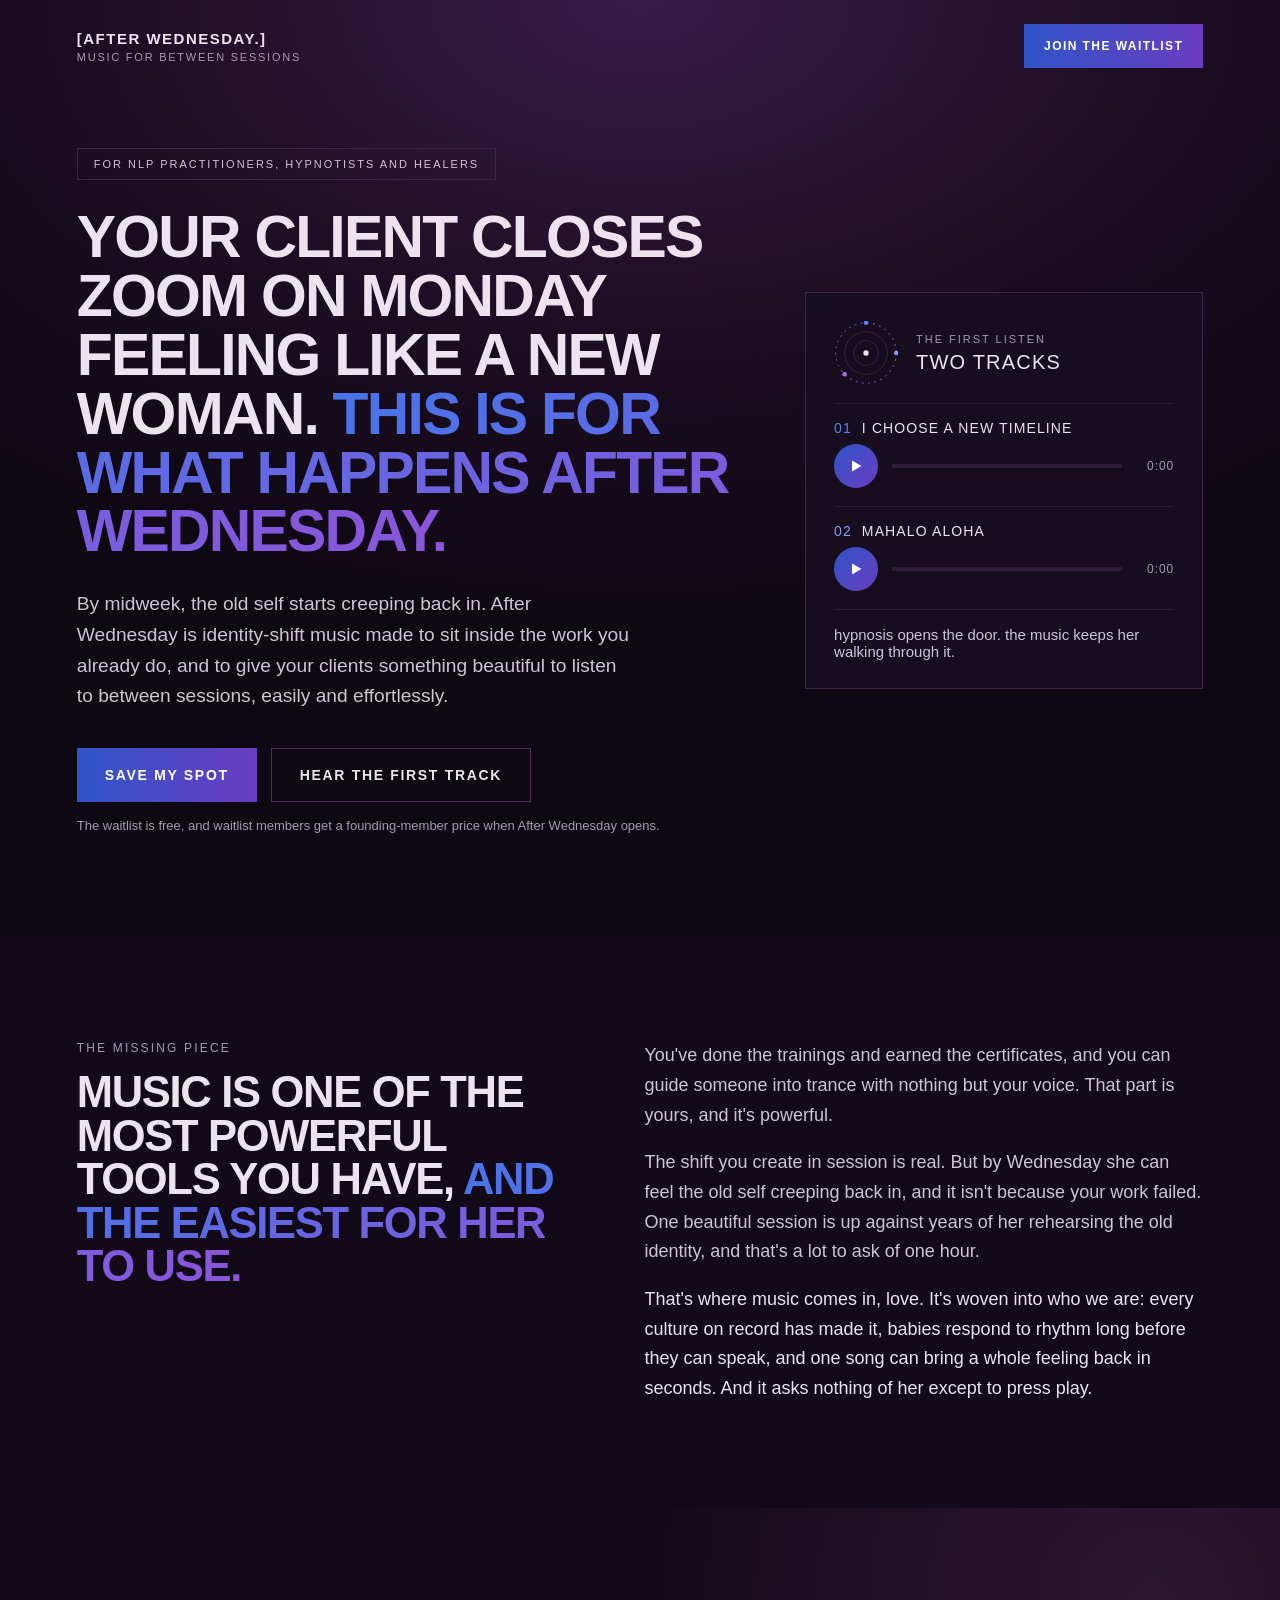
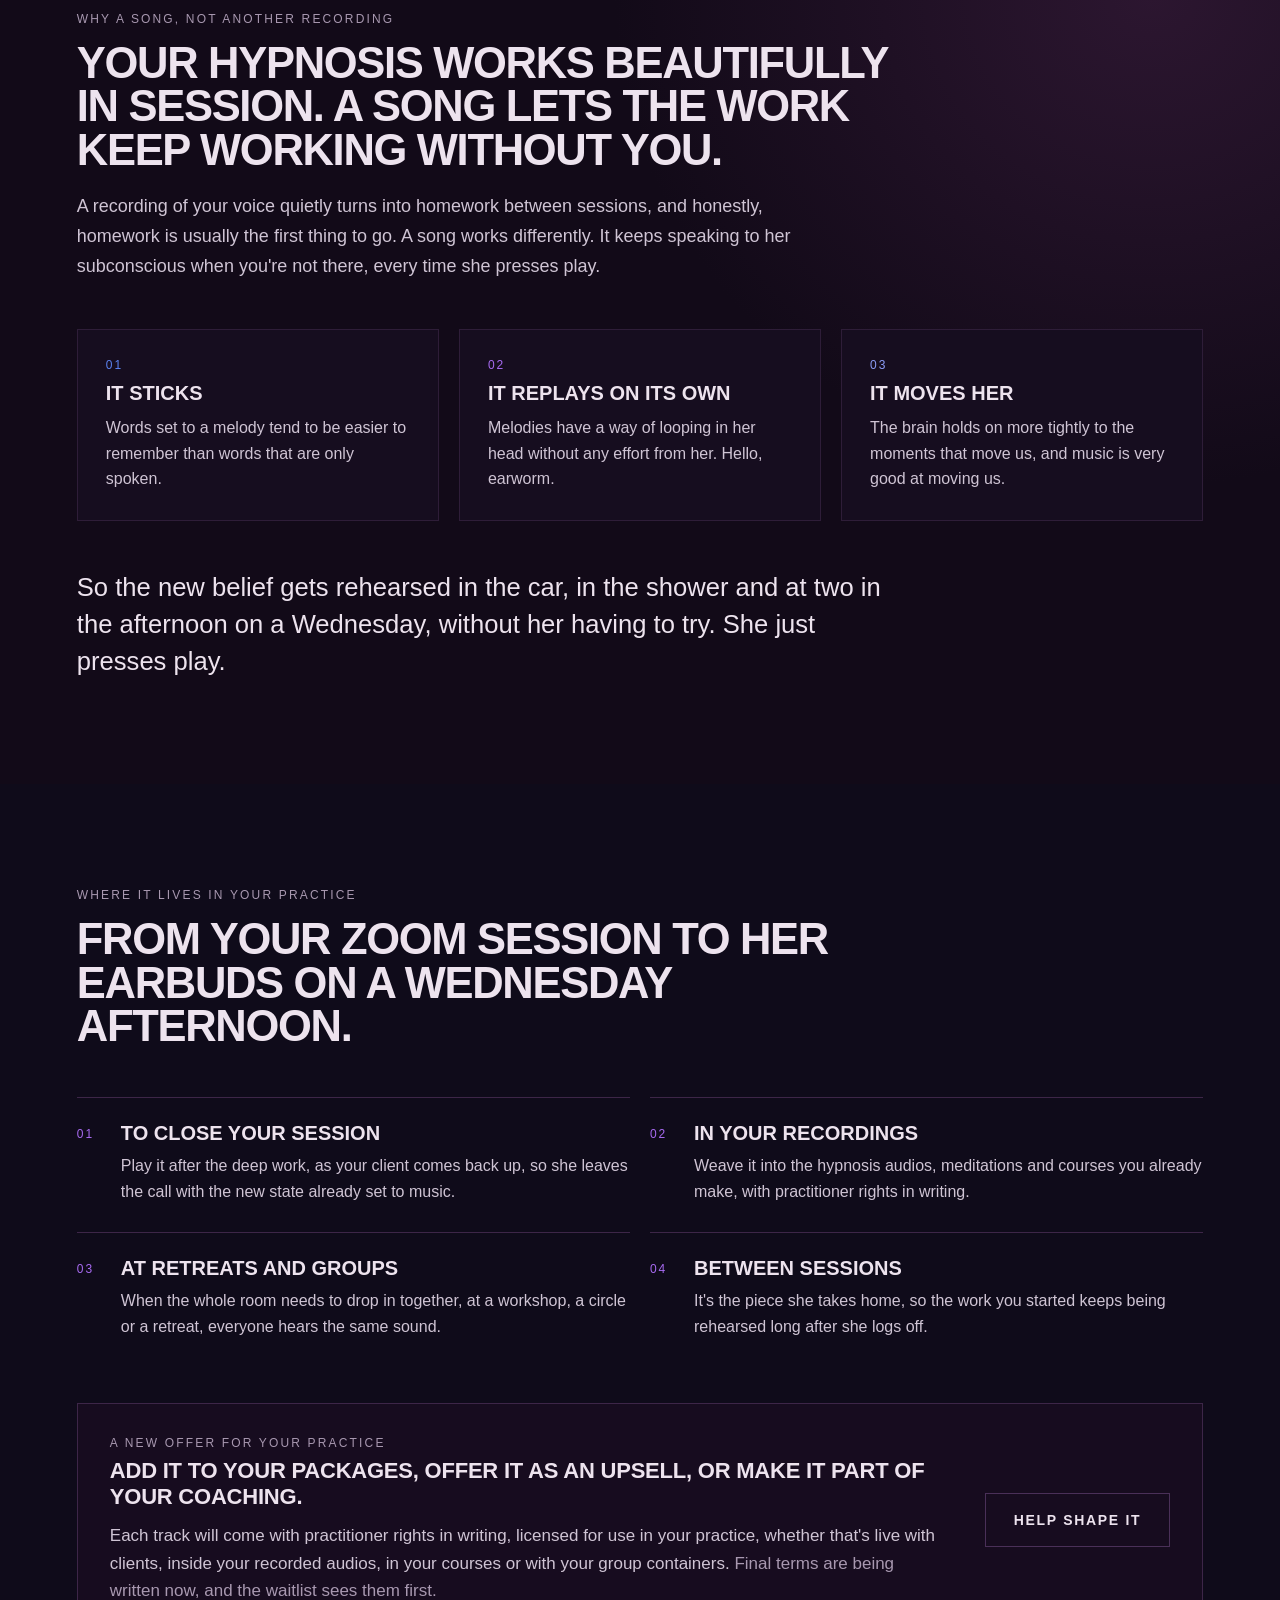
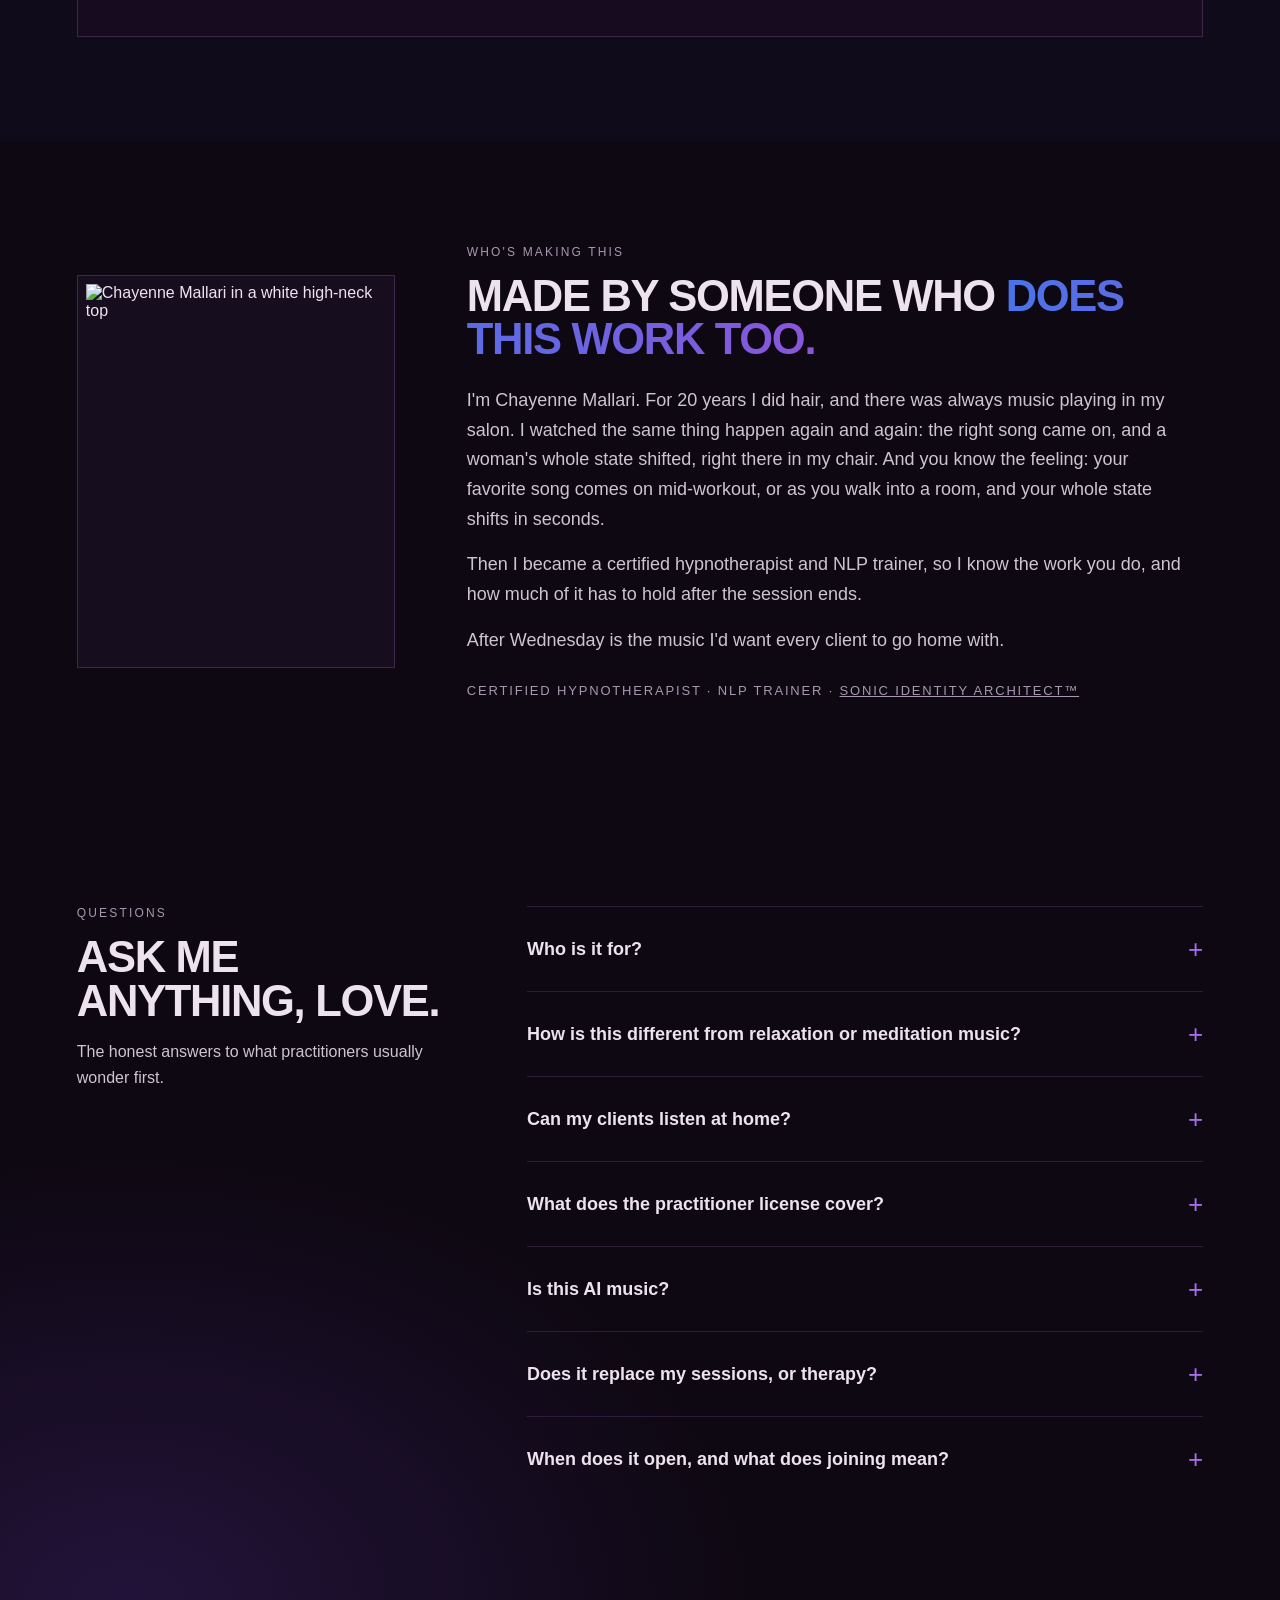
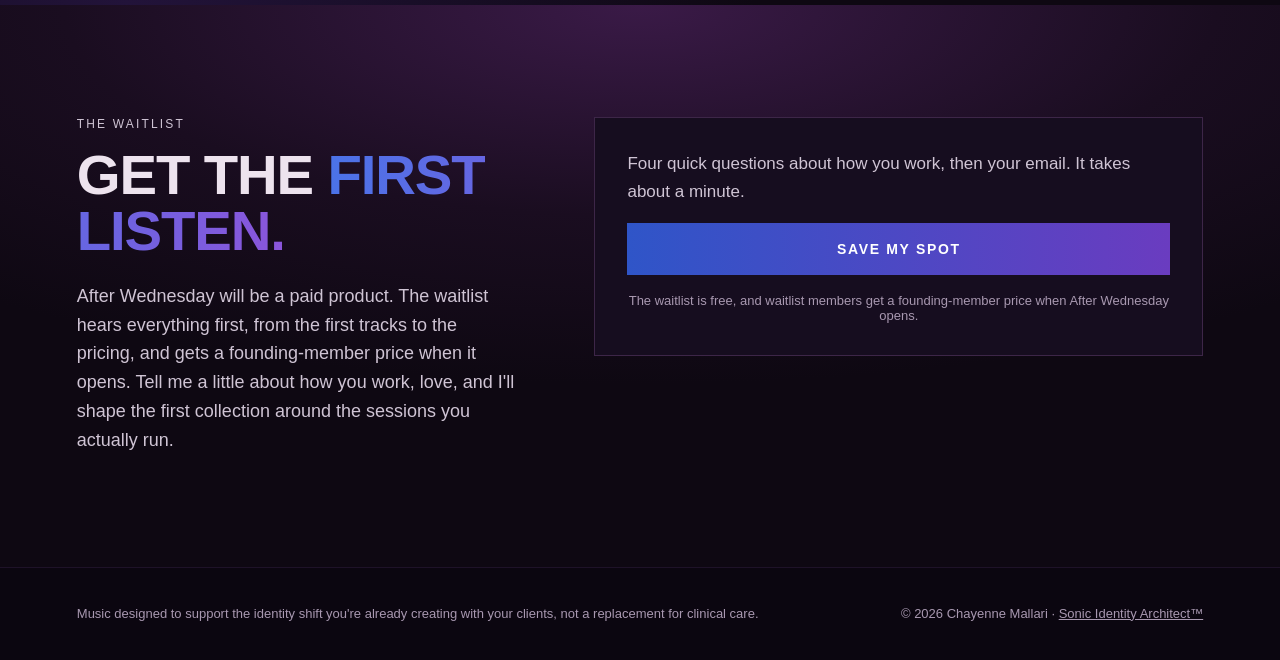
==== commit 307034fa: "After Wednesday: founding-member price for the waitlist Co-Authored-By: Claude Opus 5.5 <noreply@ant" ====
--- a/public/after-wednesday/index.html
+++ b/public/after-wednesday/index.html
@@ -45,7 +45,7 @@
 <a href="https://chayennemallari.eden.so/form/after-wednesday" class="btn" style="background:linear-gradient(90deg,#2F55C8 0%,#6A3CC0 100%); color:#FFFFFF">SAVE MY SPOT</a>
 <a href="#listen" class="btn" style="background:transparent; color:#EDE3EE; border:1px solid #4A3058">HEAR THE FIRST TRACK</a>
 </div>
-<p style="margin:16px 0 0; font-size:13px; color:#A898B0">The waitlist is free. After Wednesday will be a paid product, and the waitlist hears pricing first.</p>
+<p style="margin:16px 0 0; font-size:13px; color:#A898B0">The waitlist is free, and waitlist members get a founding-member price when After Wednesday opens.</p>
 </div>
 <div id="listen" style="flex:1 1 340px; max-width:440px; background:#160D1F; border:1px solid #3D2648; padding:28px; display:flex; flex-direction:column; gap:18px">
 <div style="display:flex; align-items:center; gap:18px">
@@ -178,13 +178,13 @@
 <div style="flex:1 1 360px">
 <p style="margin:0 0 16px; font-size:12px; letter-spacing:0.18em; color:#CFC4D4">THE WAITLIST</p>
 <h2 style="margin:0 0 24px; font-weight:700; font-size:clamp(36px, 4.4vw, 62px); line-height:0.98; letter-spacing:-0.02em">GET THE <span class="iri" style="font-weight:700">FIRST LISTEN.</span></h2>
-<p style="margin:0; font-size:18px; line-height:1.6; color:#CFC4D4; max-width:440px">After Wednesday will be a paid product, and the waitlist hears everything first, from the first tracks to the pricing. Tell me a little about how you work, love, and I'll shape the first collection around the sessions you actually run.</p>
+<p style="margin:0; font-size:18px; line-height:1.6; color:#CFC4D4; max-width:440px">After Wednesday will be a paid product. The waitlist hears everything first, from the first tracks to the pricing, and gets a founding-member price when it opens. Tell me a little about how you work, love, and I'll shape the first collection around the sessions you actually run.</p>
 </div>
 <div style="flex:1.2 1 440px; background:#160D1F; border:1px solid #3D2648; padding:32px">
 <div style="display:flex; flex-direction:column; gap:18px">
 <p style="margin:0; font-size:17px; line-height:1.6; color:#CFC4D4">Four quick questions about how you work, then your email. It takes about a minute.</p>
 <a href="https://chayennemallari.eden.so/form/after-wednesday" class="btn" style="background:linear-gradient(90deg,#2F55C8 0%,#6A3CC0 100%); color:#FFFFFF; width:100%; box-sizing:border-box">SAVE MY SPOT</a>
-<p style="margin:0; font-size:13px; color:#A898B0; text-align:center">The waitlist is free. After Wednesday will be a paid product, and the waitlist hears pricing first.</p>
+<p style="margin:0; font-size:13px; color:#A898B0; text-align:center">The waitlist is free, and waitlist members get a founding-member price when After Wednesday opens.</p>
 </div>
 </div>
 </div>
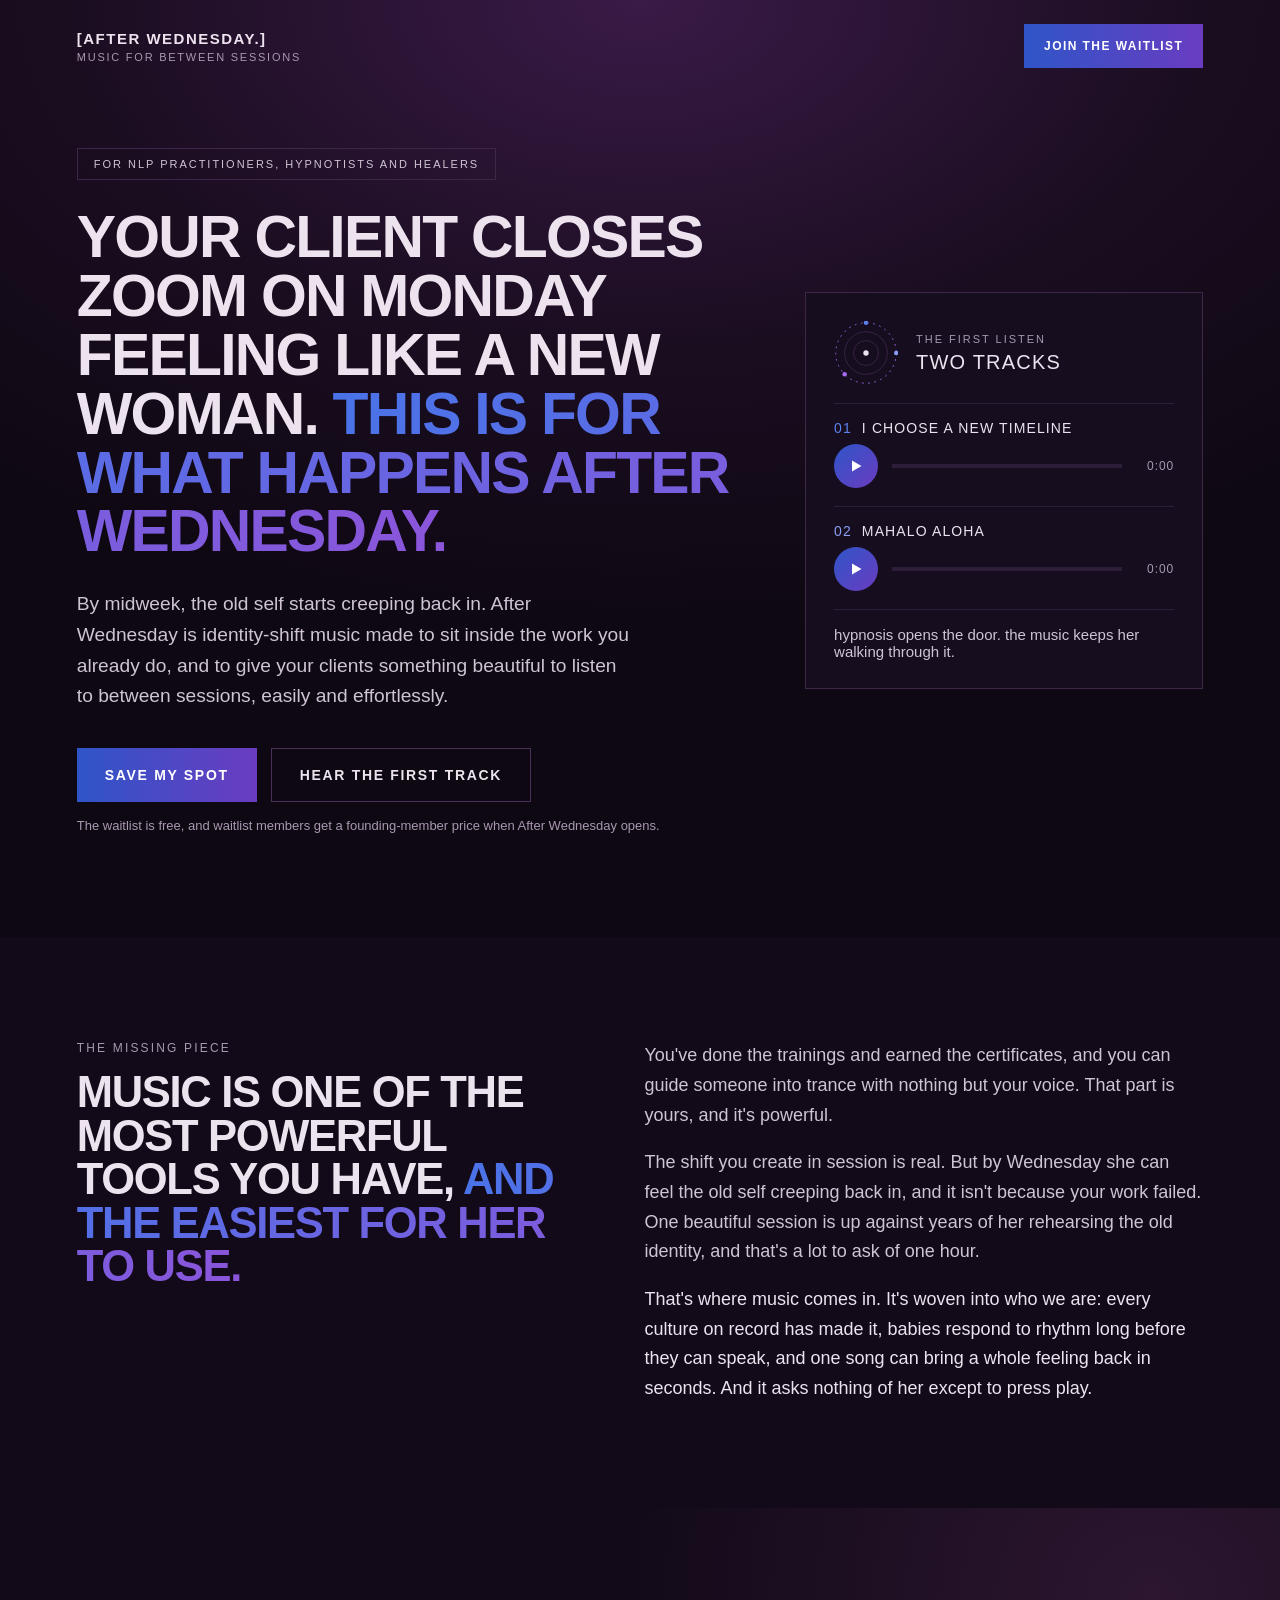
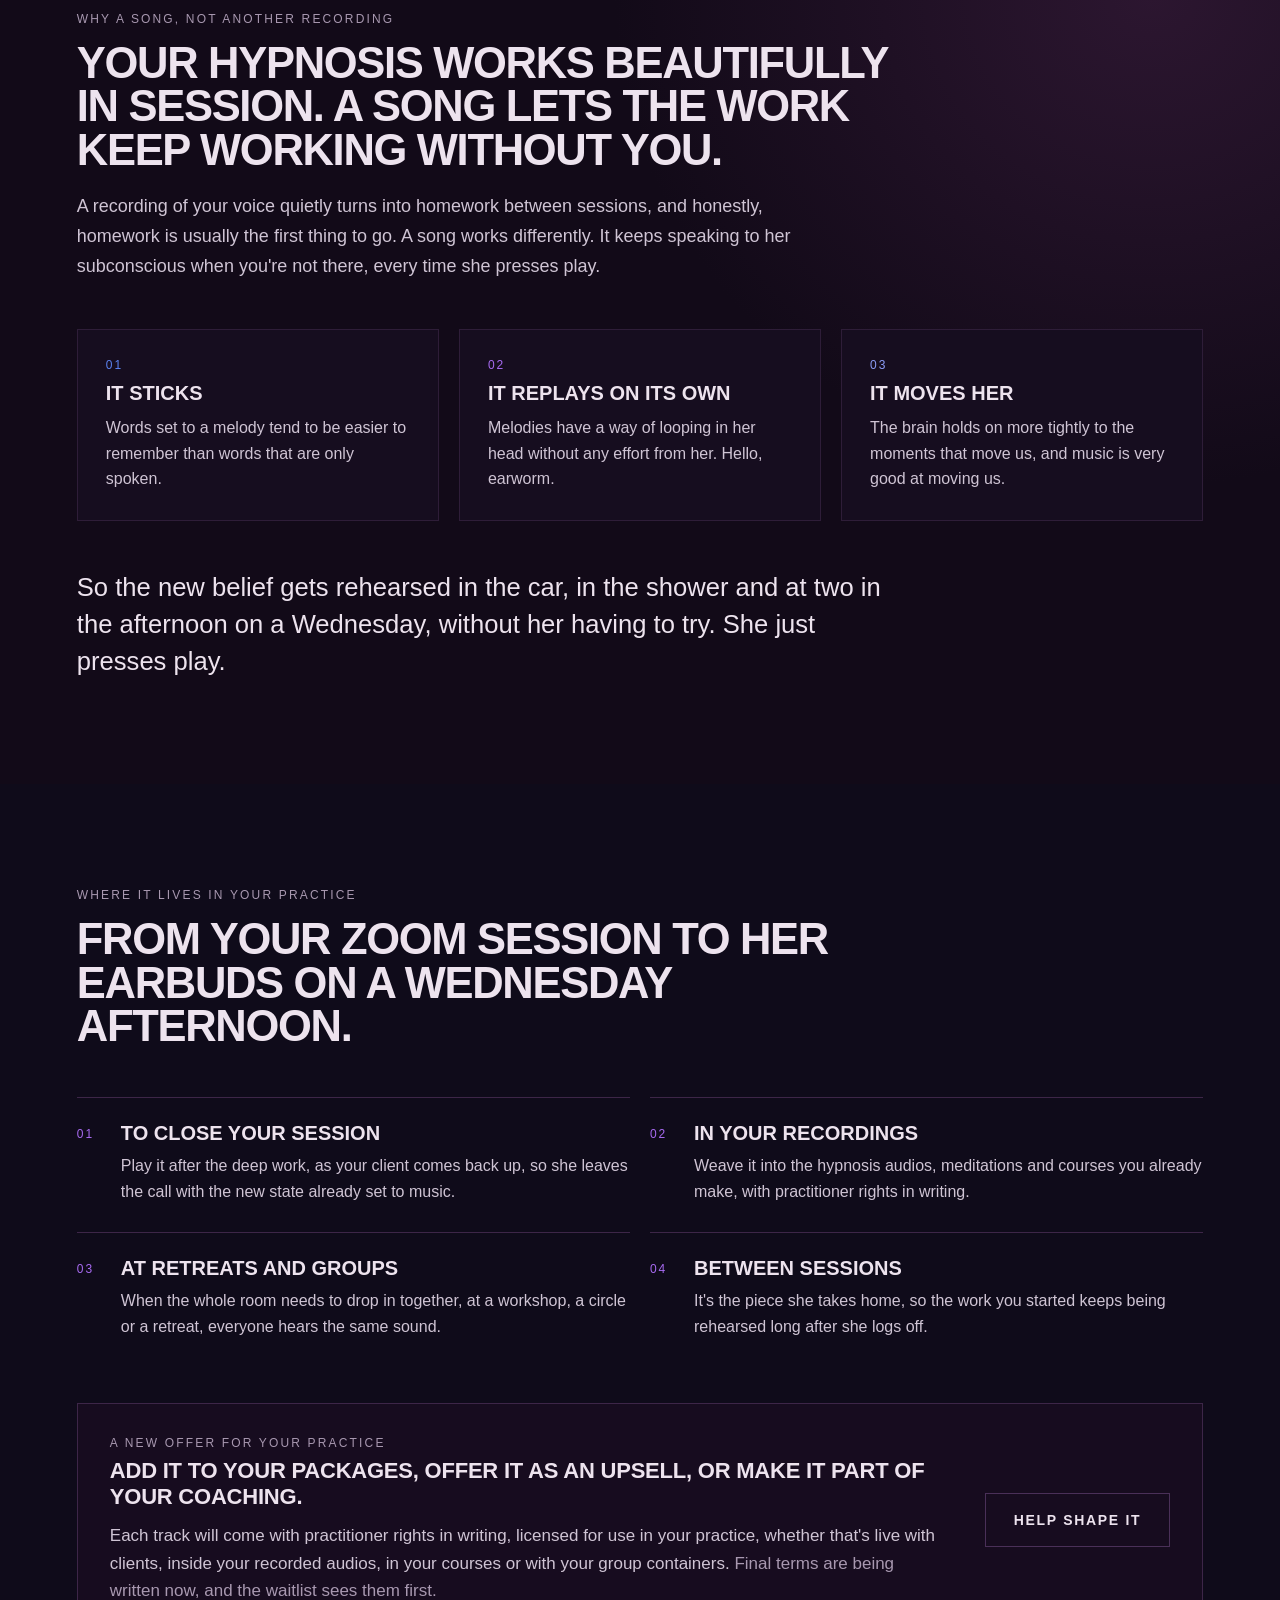
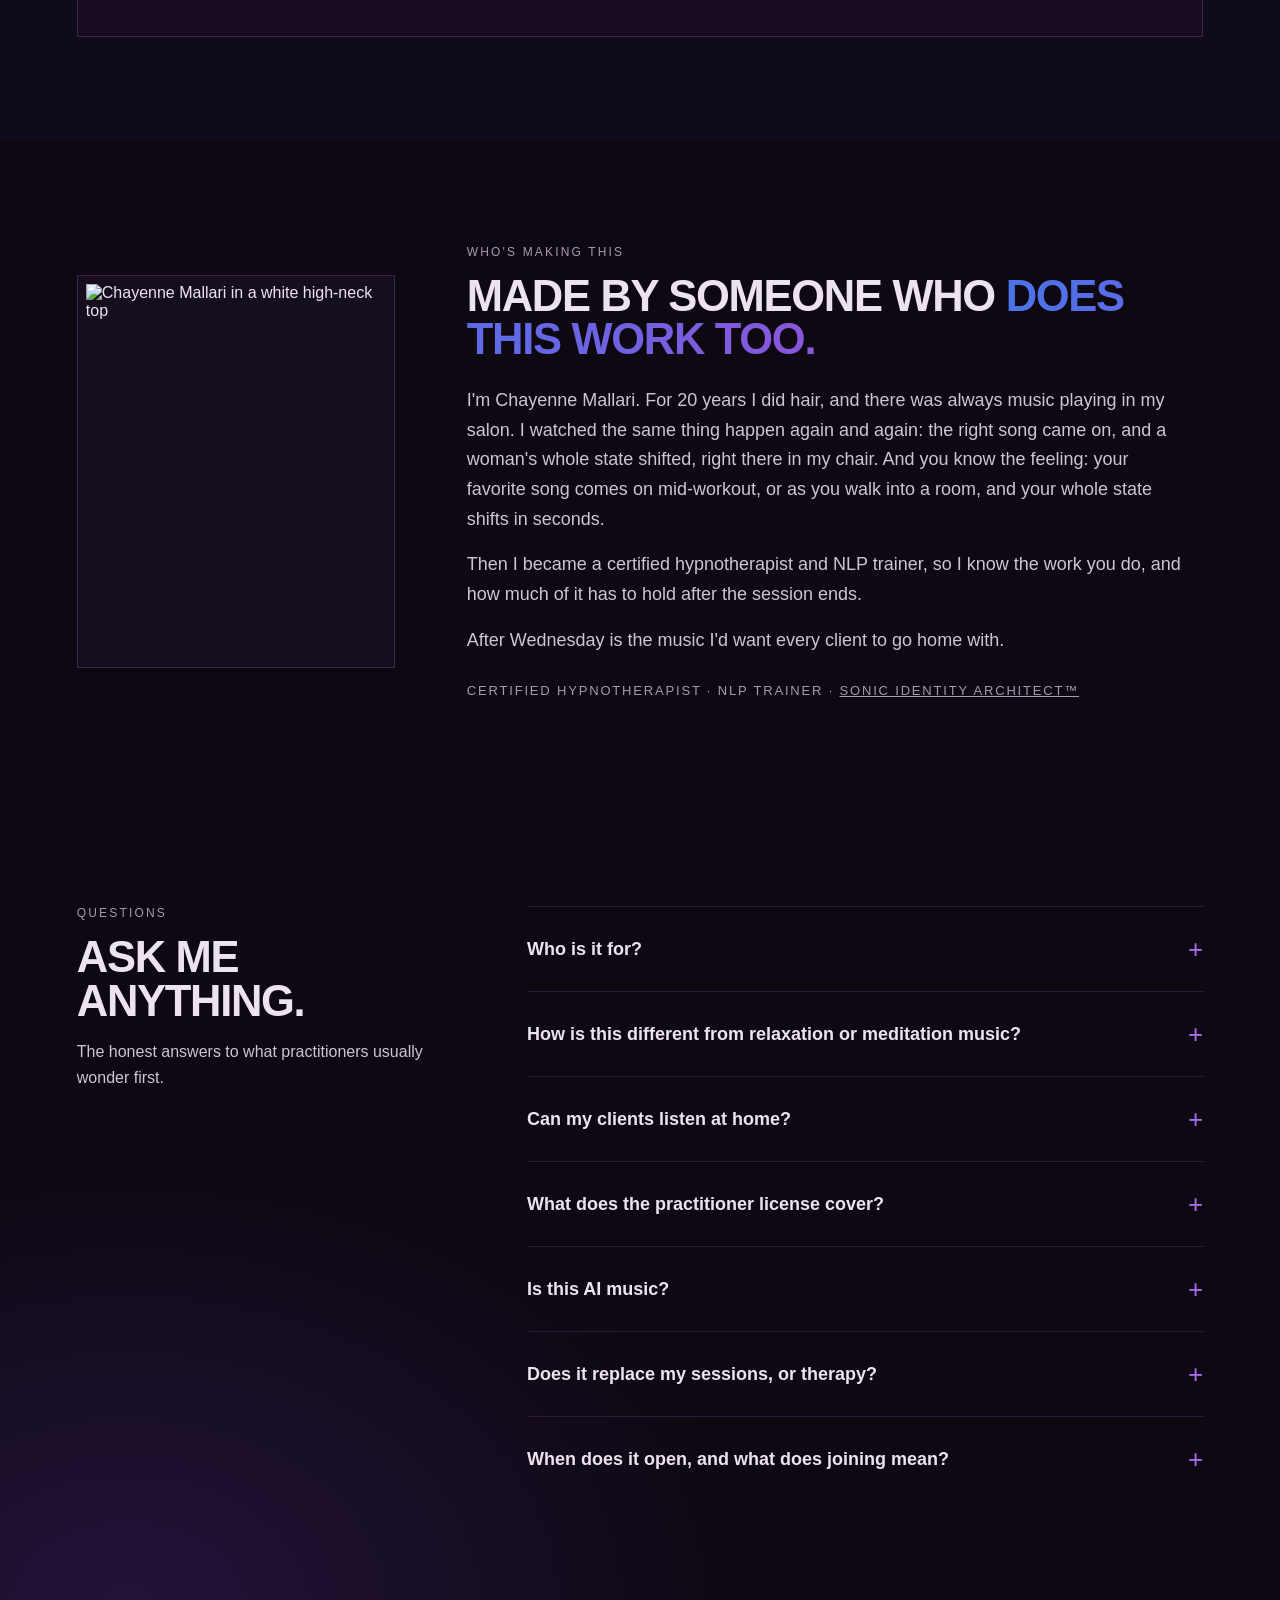
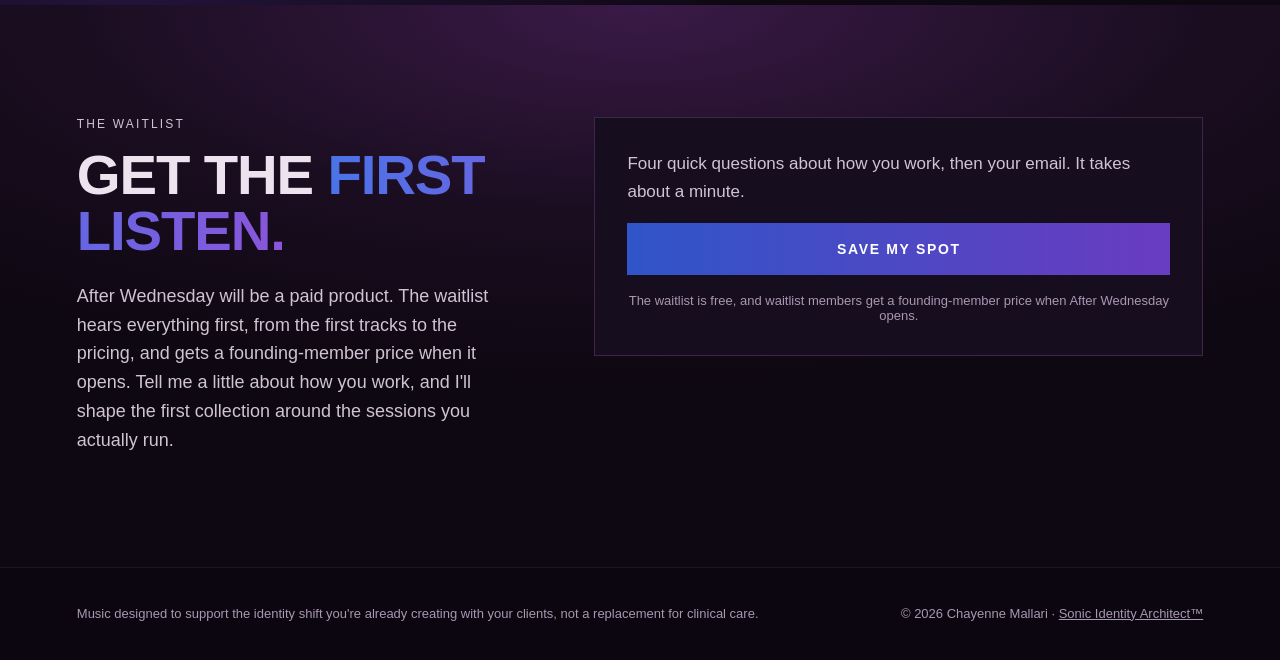
==== commit adef3772: "After Wednesday: drop 'love' from the page Co-Authored-By: Claude Opus 5.5 <noreply@anthropic.com> C" ====
--- a/public/after-wednesday/index.html
+++ b/public/after-wednesday/index.html
@@ -68,7 +68,7 @@
 <div style="flex:1.2 1 420px; display:flex; flex-direction:column; gap:18px; font-size:18px; line-height:1.65; color:#CFC4D4">
 <p style="margin:0">You've done the trainings and earned the certificates, and you can guide someone into trance with nothing but your voice. That part is yours, and it's powerful.</p>
 <p style="margin:0">The shift you create in session is real. But by Wednesday she can feel the old self creeping back in, and it isn't because your work failed. One beautiful session is up against years of her rehearsing the old identity, and that's a lot to ask of one hour.</p>
-<p style="margin:0; color:#EDE3EE">That's where music comes in, love. It's woven into who we are: every culture on record has made it, babies respond to rhythm long before they can speak, and one song can bring a whole feeling back in seconds. And it asks nothing of her except to press play.</p>
+<p style="margin:0; color:#EDE3EE">That's where music comes in. It's woven into who we are: every culture on record has made it, babies respond to rhythm long before they can speak, and one song can bring a whole feeling back in seconds. And it asks nothing of her except to press play.</p>
 </div>
 </section>
 </div>
@@ -125,7 +125,7 @@
 <section style="max-width:1200px; margin:0 auto; padding:104px 6vw; display:flex; flex-wrap:wrap; gap:40px 72px">
 <div style="flex:1 1 300px">
 <p style="margin:0 0 16px; font-size:12px; letter-spacing:0.18em; color:#A898B0">QUESTIONS</p>
-<h2 style="margin:0 0 16px; font-weight:700; font-size:clamp(30px, 3.4vw, 46px); line-height:1; letter-spacing:-0.03em">ASK ME ANYTHING, LOVE.</h2>
+<h2 style="margin:0 0 16px; font-weight:700; font-size:clamp(30px, 3.4vw, 46px); line-height:1; letter-spacing:-0.03em">ASK ME ANYTHING.</h2>
 <p style="margin:0; font-size:16px; line-height:1.6; color:#CFC4D4">The honest answers to what practitioners usually wonder first.</p>
 </div>
 <div style="flex:2 1 520px">
@@ -178,7 +178,7 @@
 <div style="flex:1 1 360px">
 <p style="margin:0 0 16px; font-size:12px; letter-spacing:0.18em; color:#CFC4D4">THE WAITLIST</p>
 <h2 style="margin:0 0 24px; font-weight:700; font-size:clamp(36px, 4.4vw, 62px); line-height:0.98; letter-spacing:-0.02em">GET THE <span class="iri" style="font-weight:700">FIRST LISTEN.</span></h2>
-<p style="margin:0; font-size:18px; line-height:1.6; color:#CFC4D4; max-width:440px">After Wednesday will be a paid product. The waitlist hears everything first, from the first tracks to the pricing, and gets a founding-member price when it opens. Tell me a little about how you work, love, and I'll shape the first collection around the sessions you actually run.</p>
+<p style="margin:0; font-size:18px; line-height:1.6; color:#CFC4D4; max-width:440px">After Wednesday will be a paid product. The waitlist hears everything first, from the first tracks to the pricing, and gets a founding-member price when it opens. Tell me a little about how you work, and I'll shape the first collection around the sessions you actually run.</p>
 </div>
 <div style="flex:1.2 1 440px; background:#160D1F; border:1px solid #3D2648; padding:32px">
 <div style="display:flex; flex-direction:column; gap:18px">
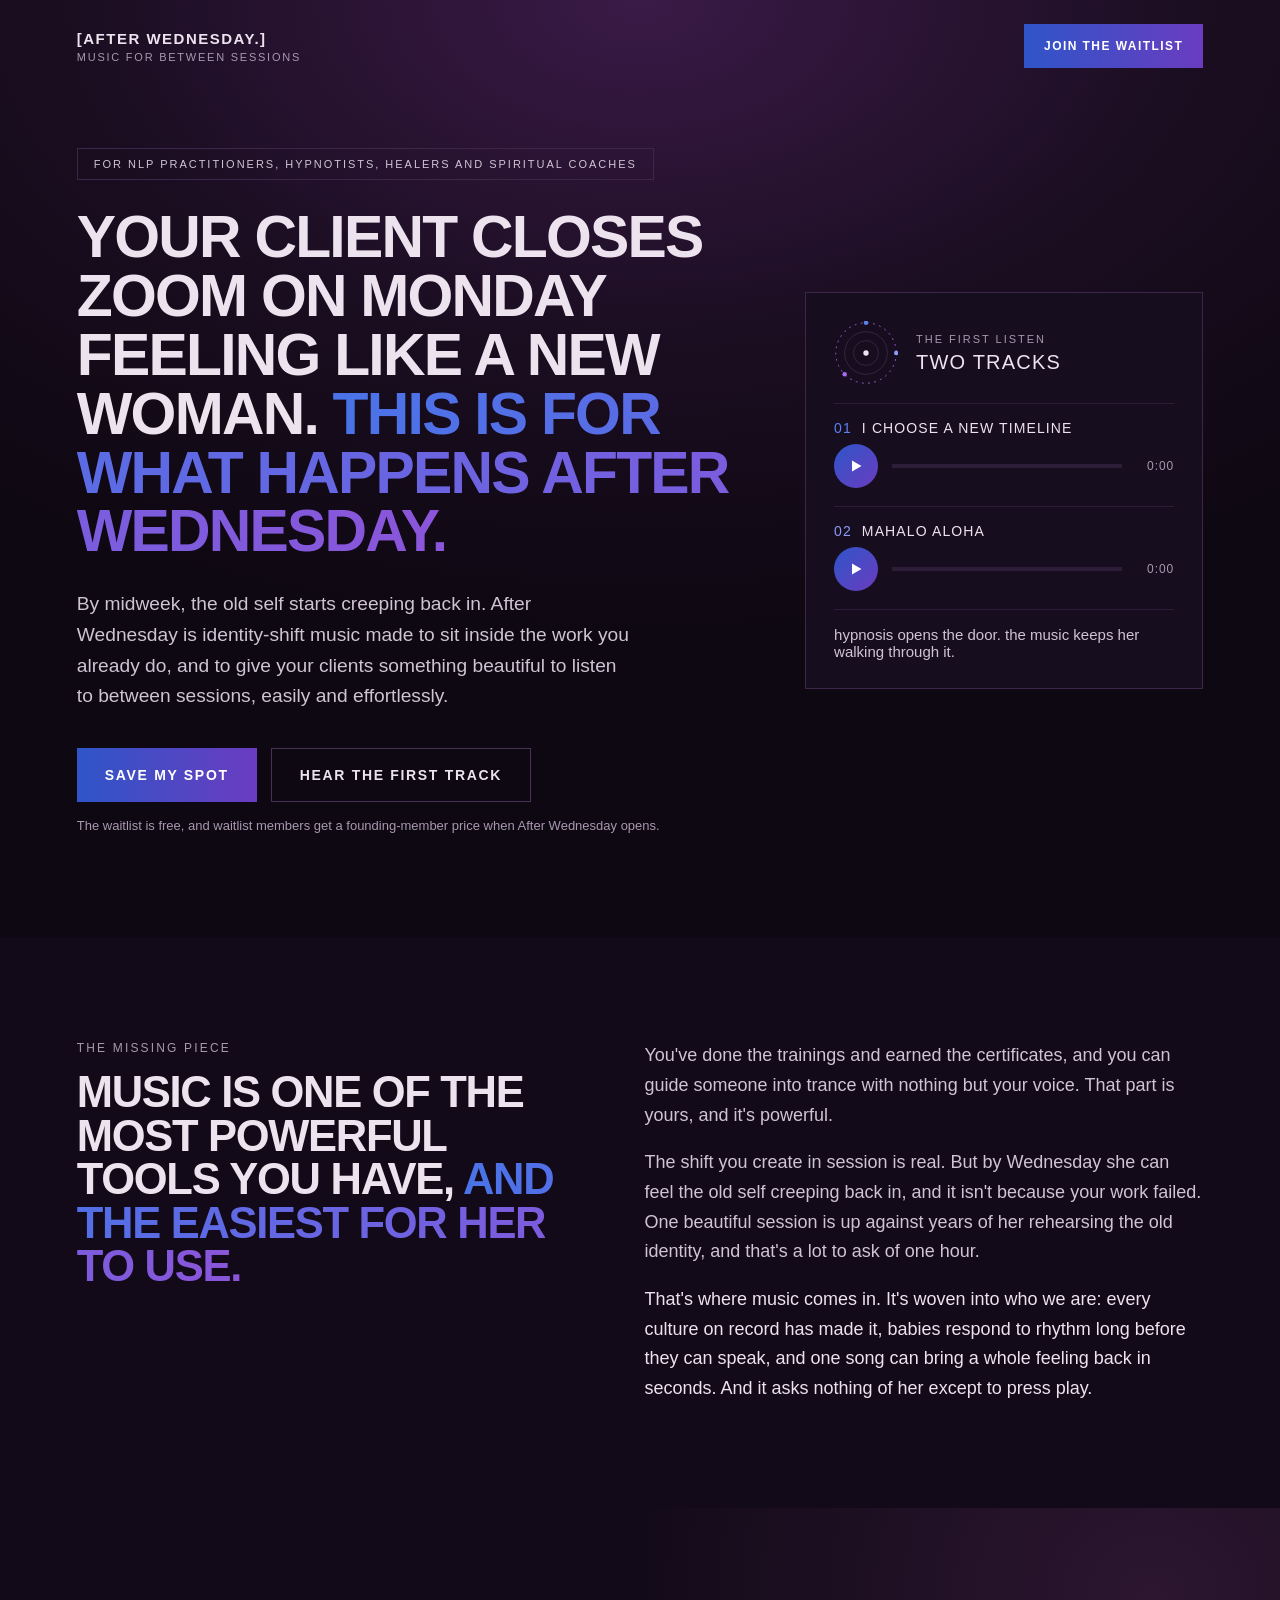
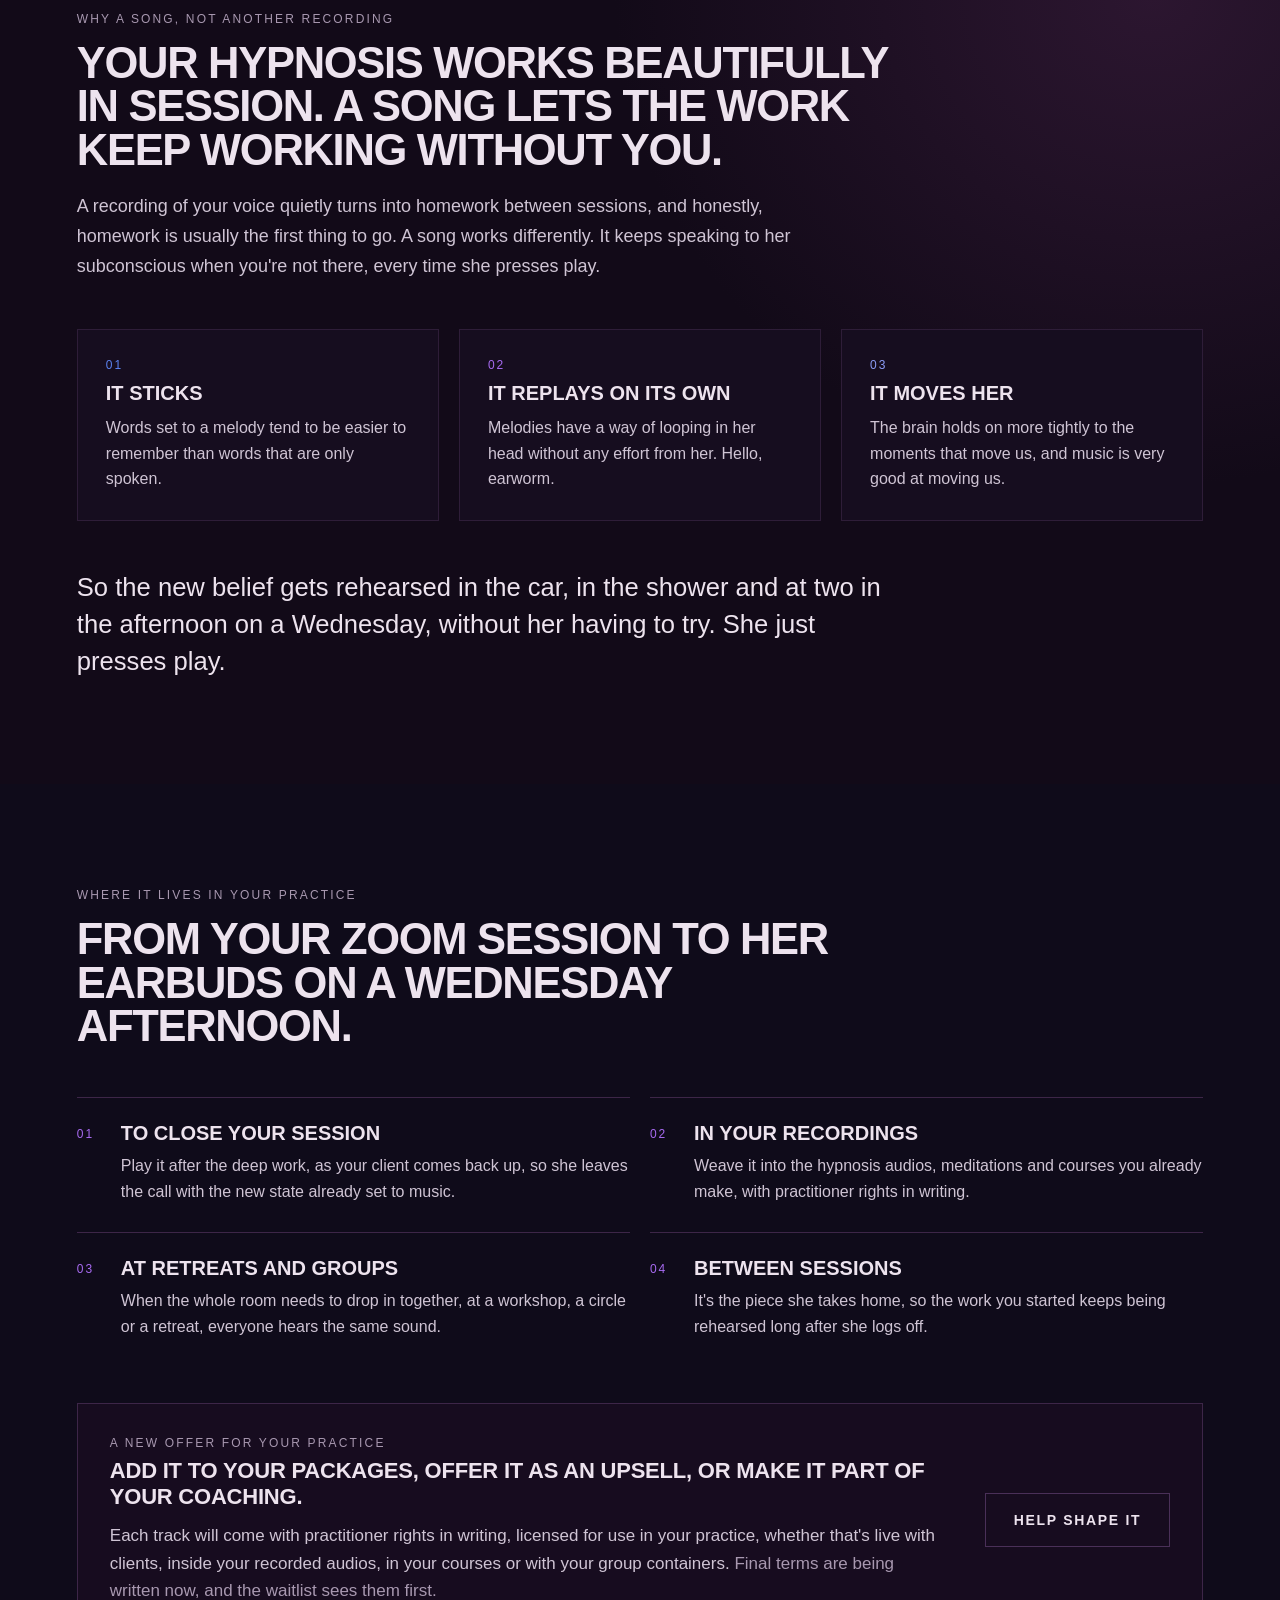
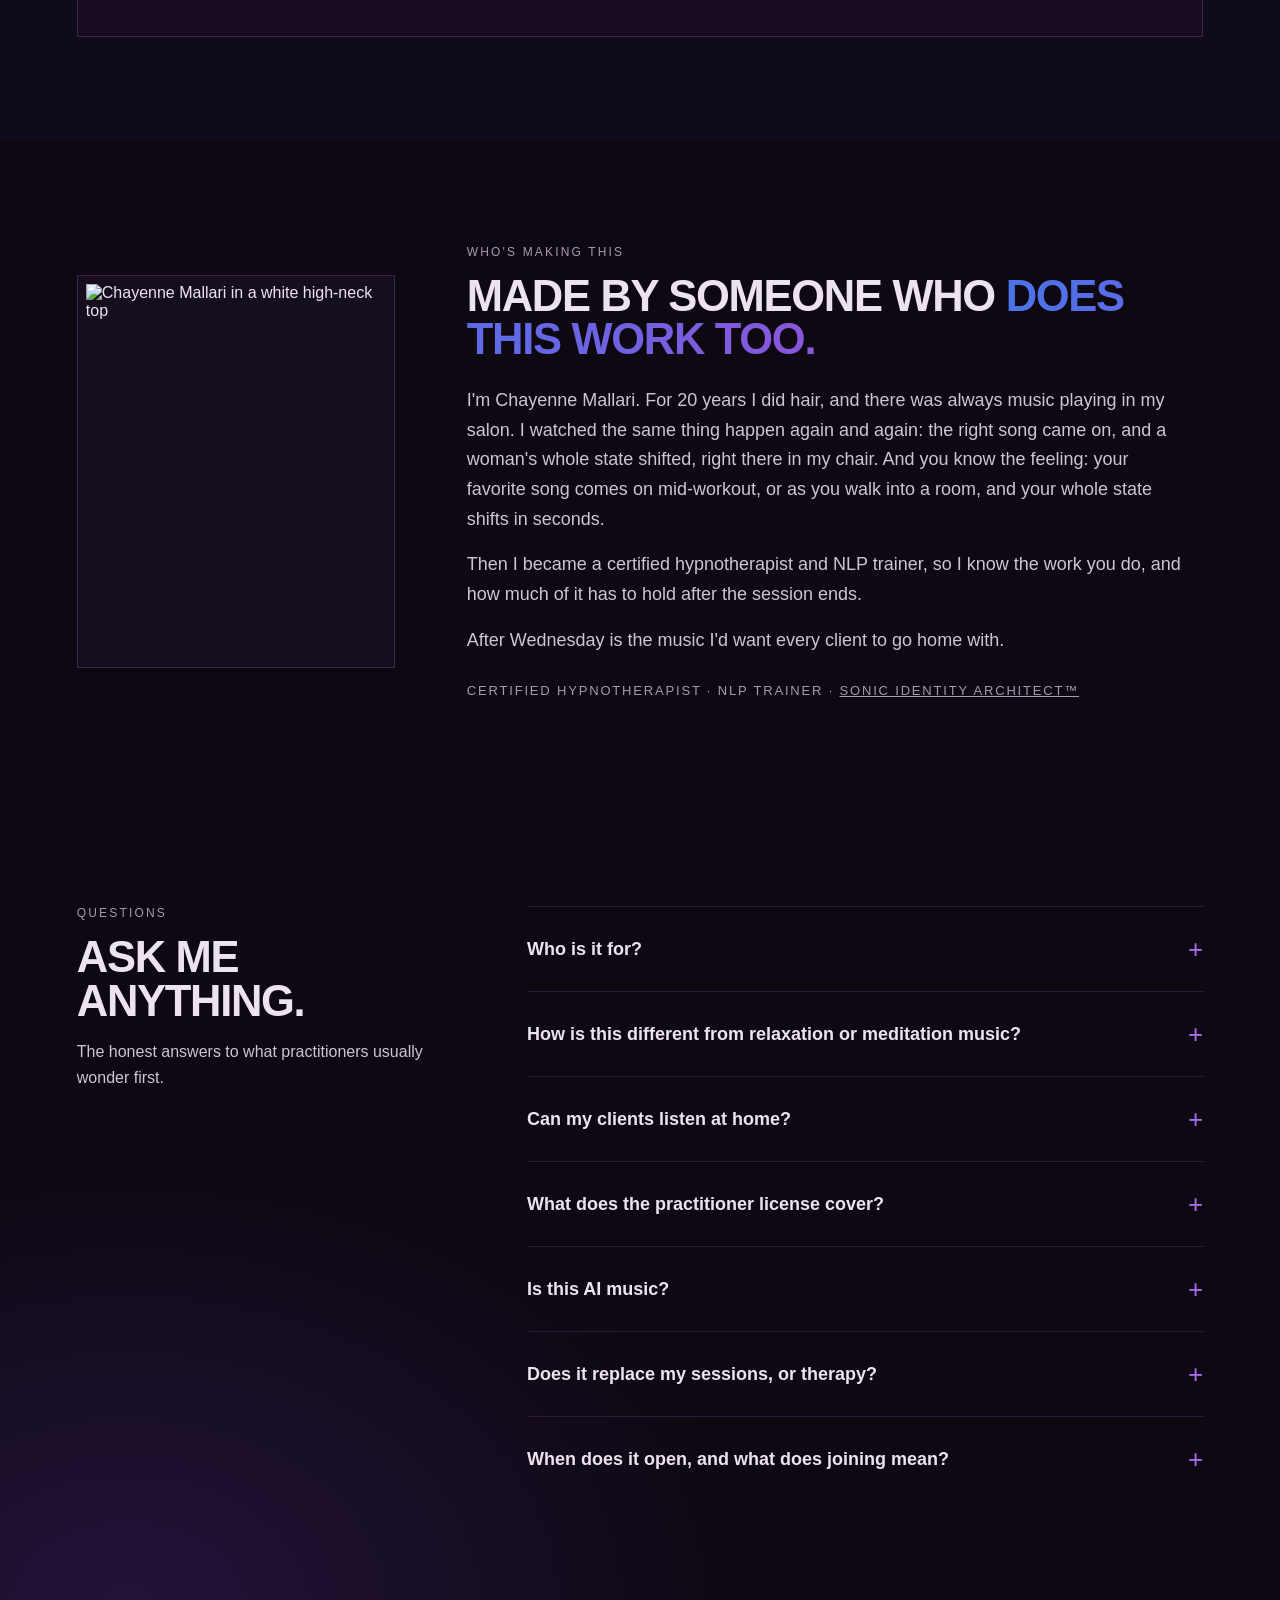
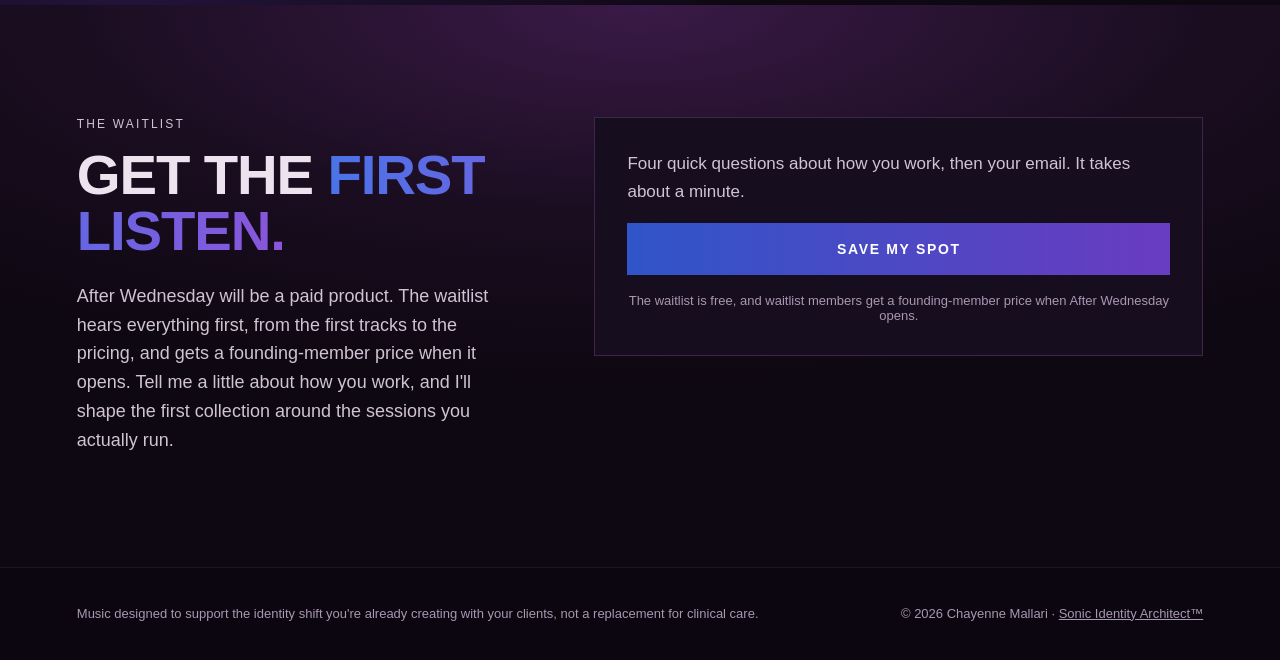
==== commit 628422db: "After Wednesday: add spiritual coaches to the audience Co-Authored-By: Claude Opus 5.5 <noreply@anth" ====
--- a/public/after-wednesday/index.html
+++ b/public/after-wednesday/index.html
@@ -5,7 +5,7 @@
 <meta name="viewport" content="width=device-width, initial-scale=1">
 <title>After Wednesday · Music for between sessions</title>
 <link rel="icon" href="/favicon.svg" type="image/svg+xml">
-<meta name="description" content="Identity-shift music for NLP practitioners, hypnotists and healers. Join the waitlist for After Wednesday.">
+<meta name="description" content="Identity-shift music for NLP practitioners, hypnotists, healers and spiritual coaches. Join the waitlist for After Wednesday.">
 <style>
 body{margin:0;background:#0E0812}
 a{color:#A86BF2}a:hover{color:#EDE3EE}
@@ -38,7 +38,7 @@
 </header>
 <div style="max-width:1200px; margin:0 auto; padding:56px 6vw 104px; display:flex; flex-wrap:wrap; gap:56px; align-items:center">
 <div style="flex:999 1 520px; min-width:0">
-<p style="display:inline-block; margin:0 0 28px; border:1px solid #3D2648; padding:9px 16px; font-size:11px; letter-spacing:0.18em; color:#CFC4D4">FOR NLP PRACTITIONERS, HYPNOTISTS AND HEALERS</p>
+<p style="display:inline-block; margin:0 0 28px; border:1px solid #3D2648; padding:9px 16px; font-size:11px; letter-spacing:0.18em; color:#CFC4D4">FOR NLP PRACTITIONERS, HYPNOTISTS, HEALERS AND SPIRITUAL COACHES</p>
 <h1 style="margin:0; font-weight:700; font-size:clamp(34px, 4.6vw, 62px); line-height:1; letter-spacing:-0.03em">YOUR CLIENT CLOSES ZOOM ON MONDAY FEELING LIKE A NEW WOMAN. <span class="iri" style="font-weight:700">THIS IS FOR WHAT HAPPENS AFTER WEDNESDAY.</span></h1>
 <p style="margin:28px 0 0; font-size:clamp(17px, 1.5vw, 20px); font-weight:300; line-height:1.6; max-width:560px; color:#CFC4D4">By midweek, the old self starts creeping back in. After Wednesday is identity-shift music made to sit inside the work you already do, and to give your clients something beautiful to listen to between sessions, easily and effortlessly.</p>
 <div style="margin-top:36px; display:flex; flex-wrap:wrap; gap:14px">
@@ -133,7 +133,7 @@
 
 <details style="border-top:1px solid #2E1D38; padding:20px 0">
 <summary style="display:flex; justify-content:space-between; gap:24px; align-items:center; font-size:18px; font-weight:700; min-height:44px"><span>Who is it for?</span><span class="plus" style="font-size:26px; font-weight:300; color:#A86BF2; transition:transform .2s" aria-hidden="true">+</span></summary>
-<p style="margin:12px 0 0; font-size:16px; line-height:1.65; color:#CFC4D4; max-width:640px">NLP practitioners, hypnotists and hypnotherapists, coaches who work with the subconscious, and healers who hold space for real change. If you guide people through state and belief work, it’s made for you.</p>
+<p style="margin:12px 0 0; font-size:16px; line-height:1.65; color:#CFC4D4; max-width:640px">NLP practitioners, hypnotists and hypnotherapists, healers who hold space for real change, and spiritual and mindset coaches who work with the subconscious. If you guide people through state and belief work, it’s made for you.</p>
 </details>
 
 <details style="border-top:1px solid #2E1D38; padding:20px 0">
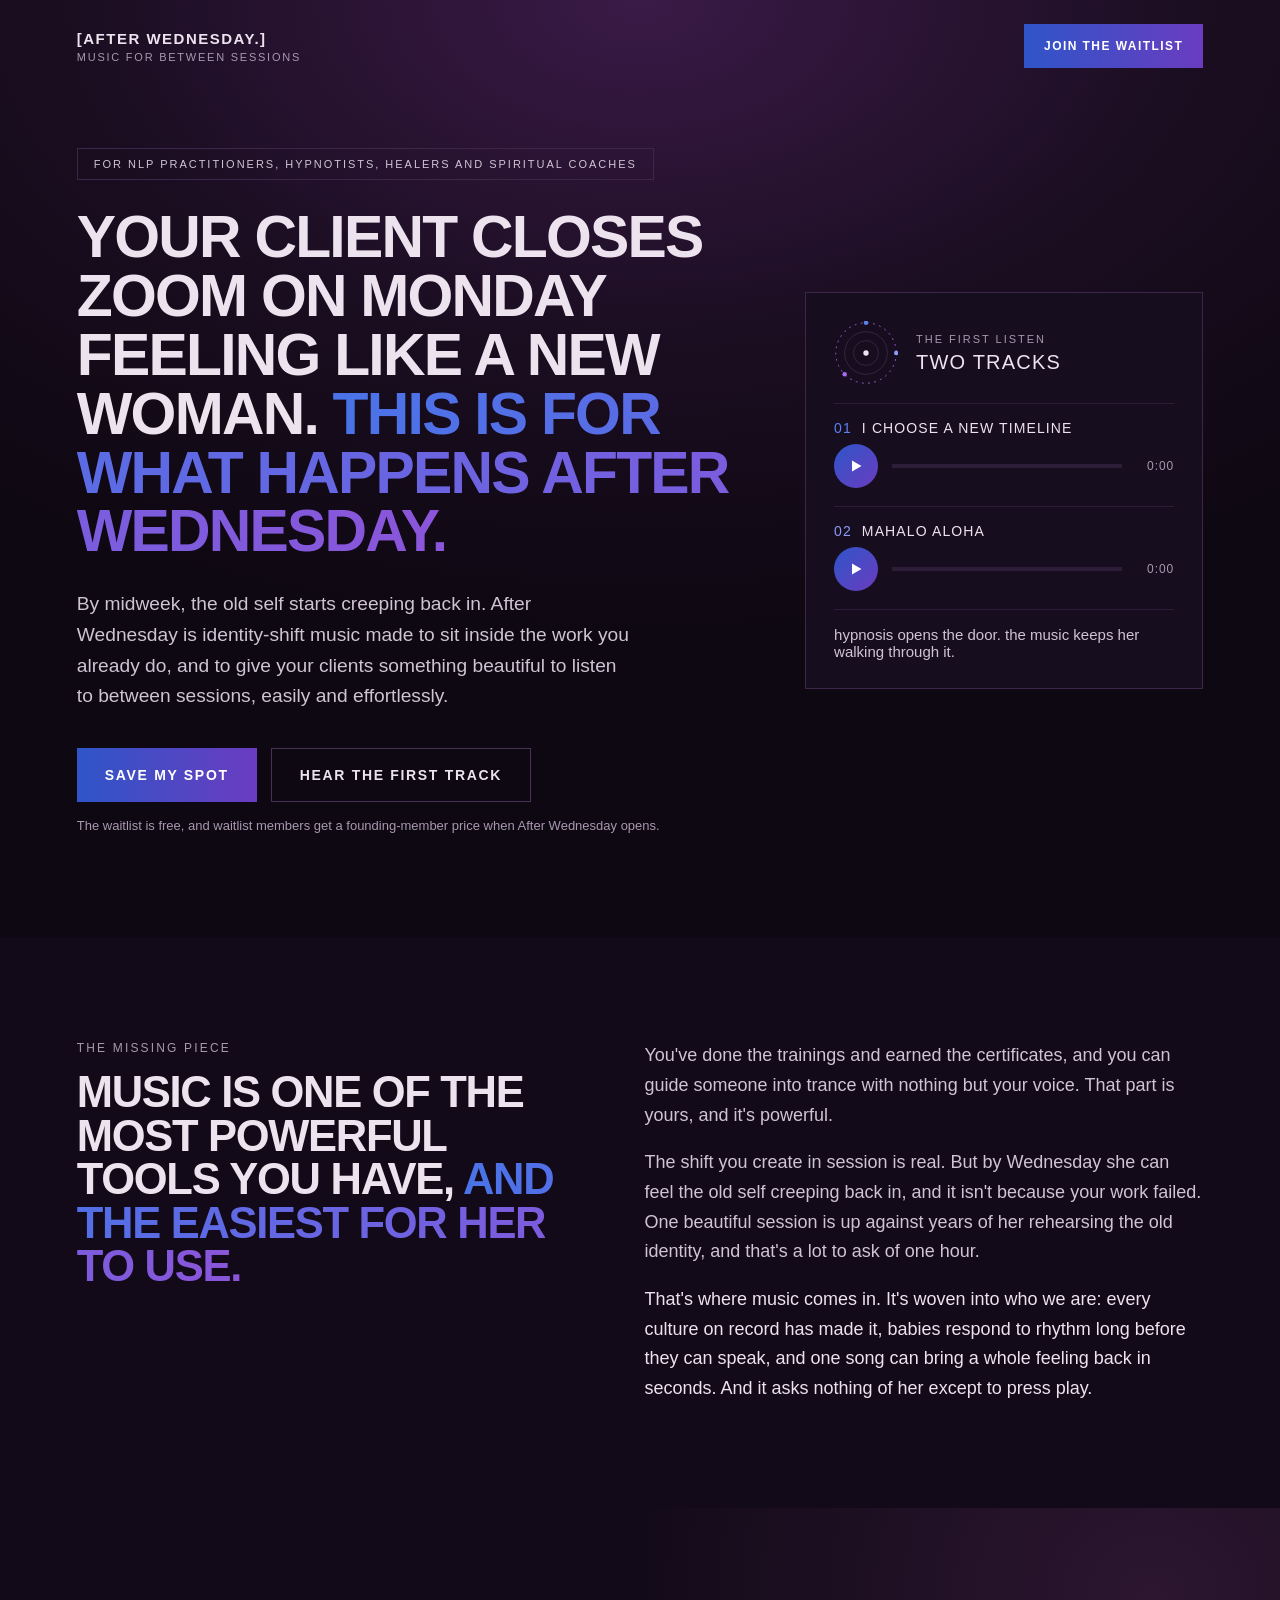
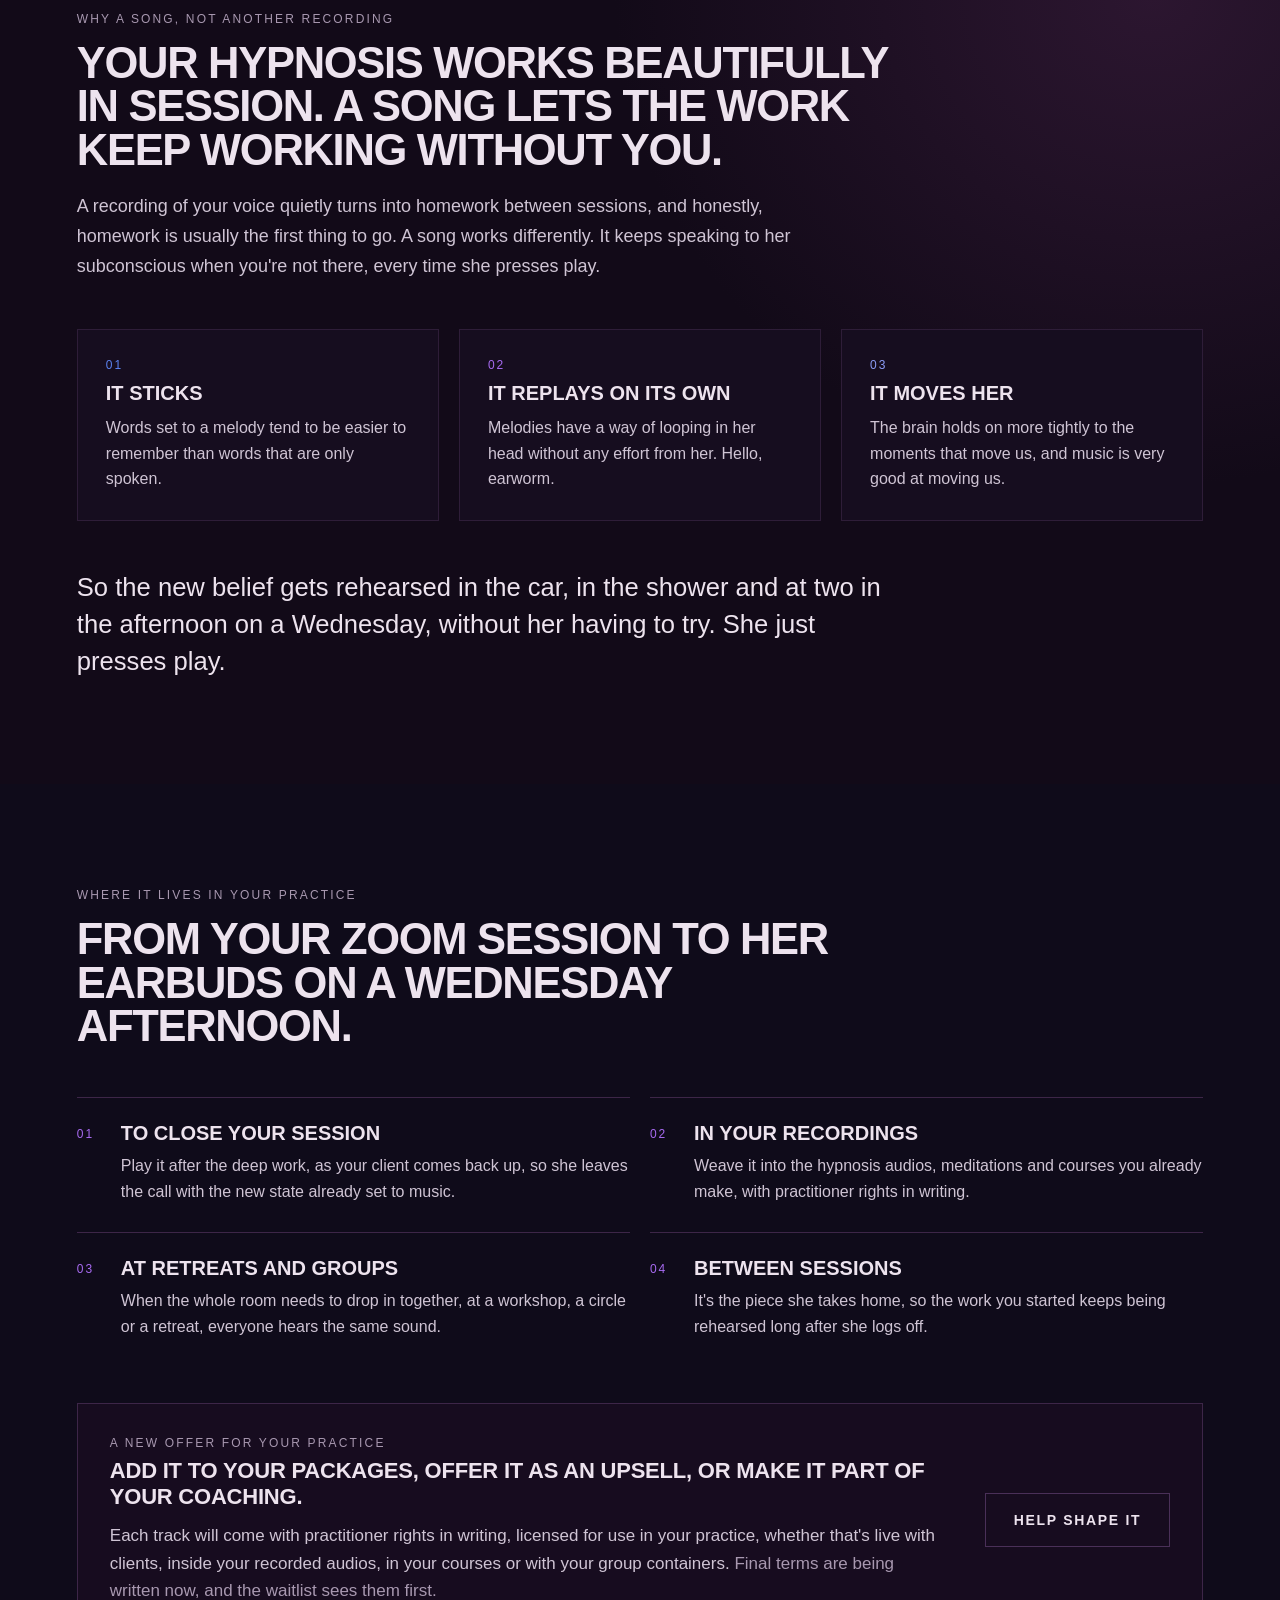
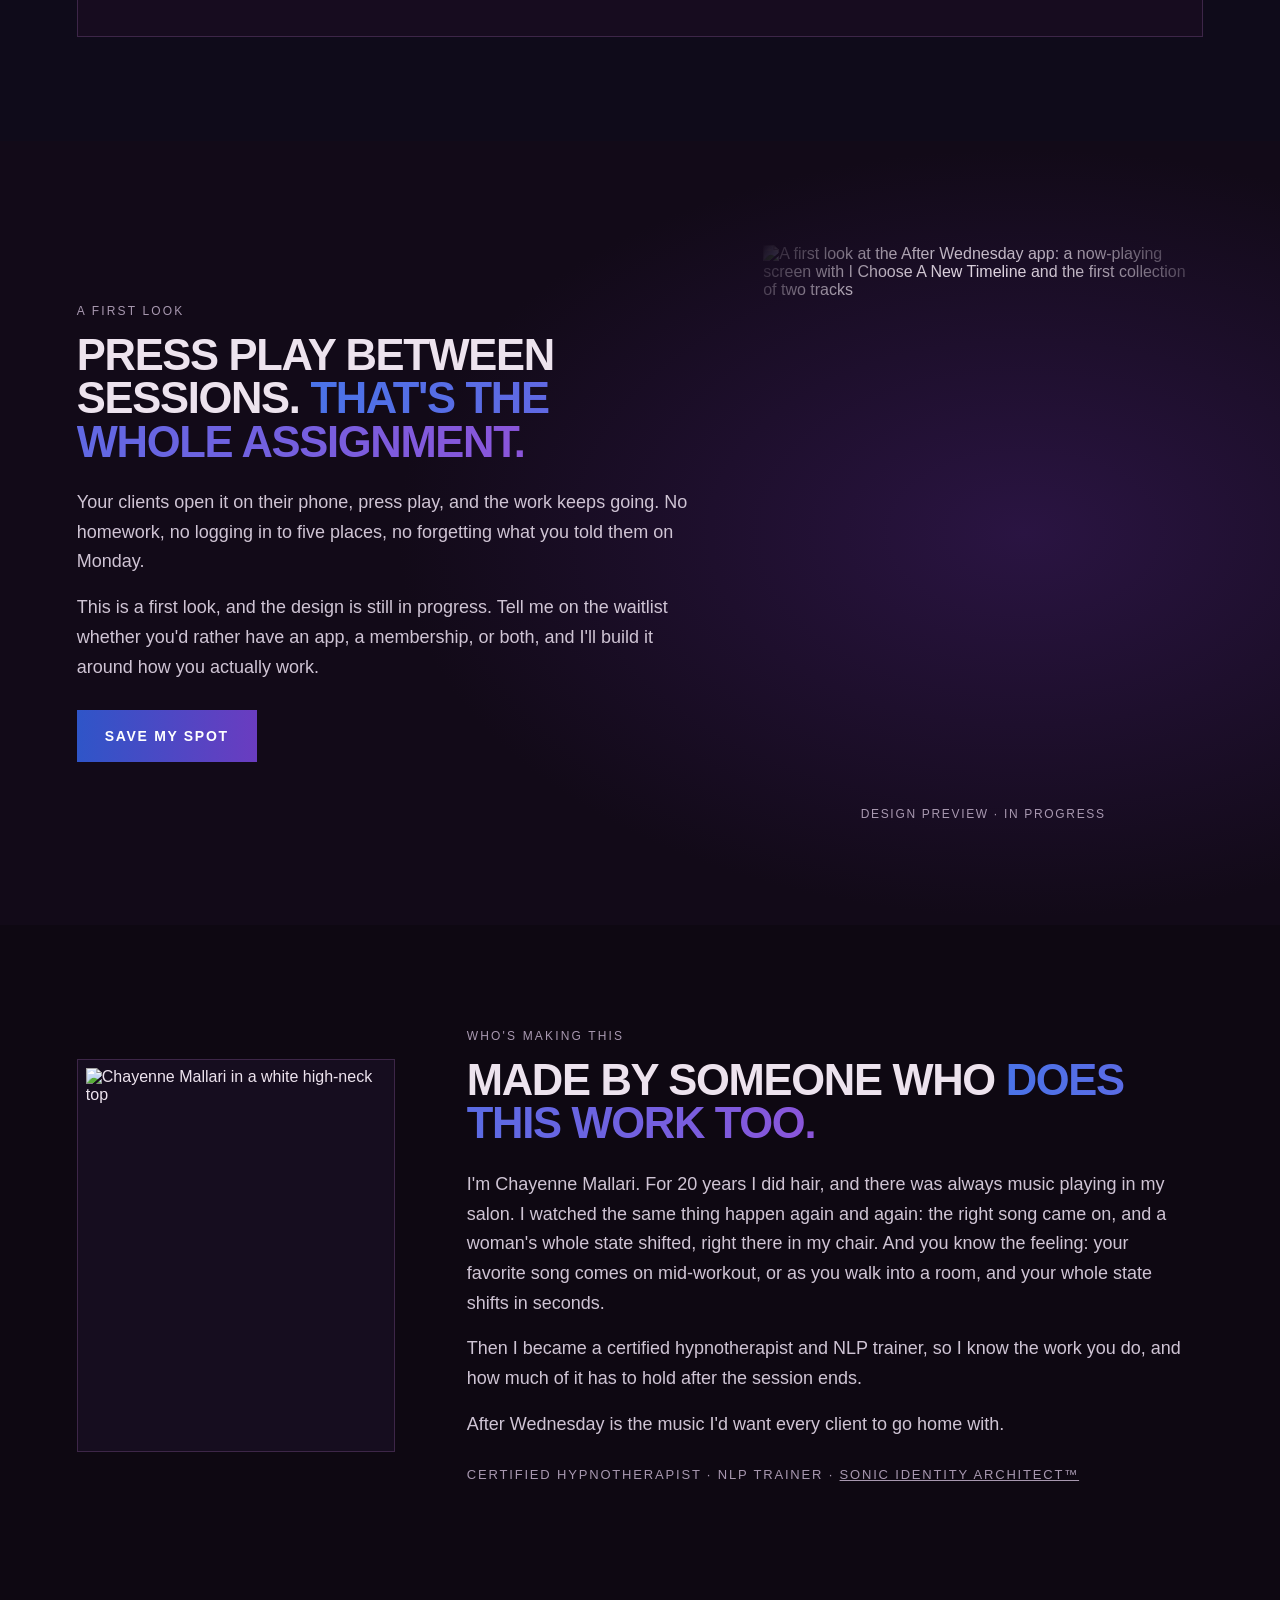
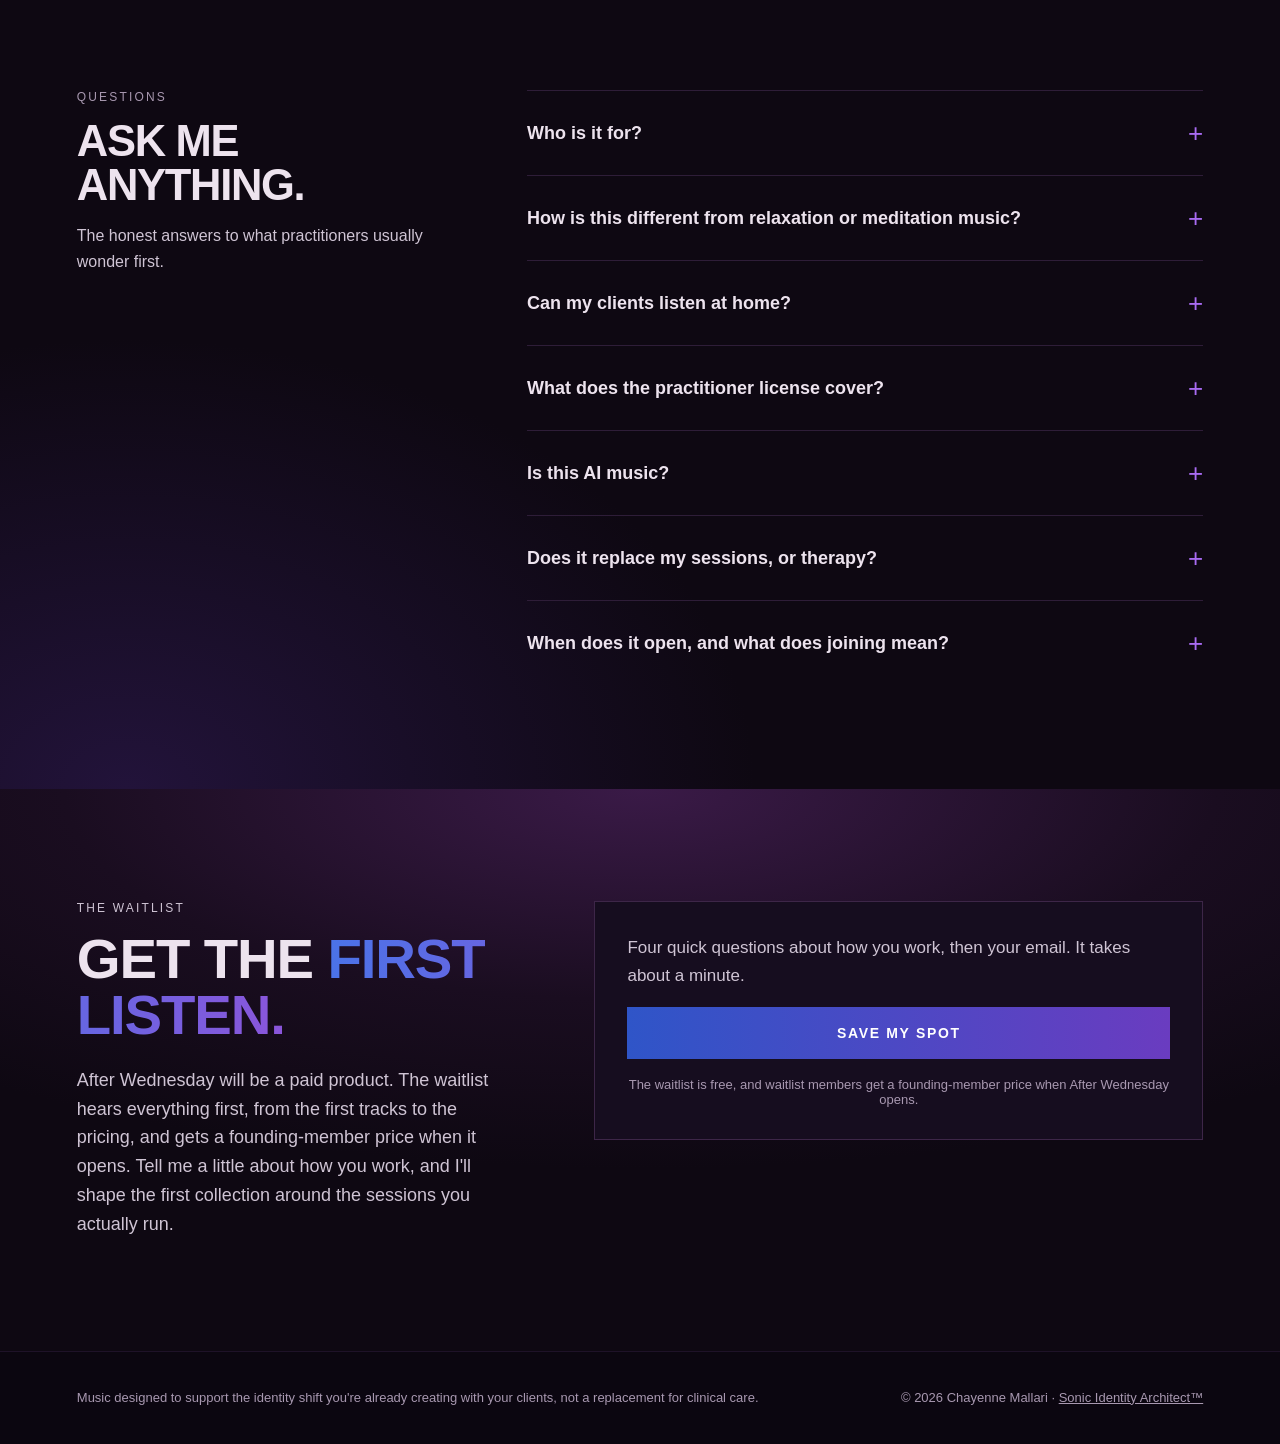
==== commit 30e59181: "After Wednesday: First Look section with the app design preview Co-Authored-By: Claude Opus 5.5 <nor" ====
--- a/public/after-wednesday/index.html
+++ b/public/after-wednesday/index.html
@@ -107,6 +107,19 @@
 </section>
 </div>
 
+<div style="background:radial-gradient(ellipse 70% 70% at 80% 50%, #2A1442 0%, #120A18 70%)">
+<section style="max-width:1200px; margin:0 auto; padding:104px 6vw; display:flex; flex-wrap:wrap-reverse; gap:48px 72px; align-items:center">
+<div style="flex:1.2 1 380px">
+<p style="margin:0 0 16px; font-size:12px; letter-spacing:0.18em; color:#A898B0">A FIRST LOOK</p>
+<h2 style="margin:0 0 24px; font-weight:700; font-size:clamp(30px, 3.4vw, 46px); line-height:1; letter-spacing:-0.03em">PRESS PLAY BETWEEN SESSIONS. <span class="iri">THAT'S THE WHOLE ASSIGNMENT.</span></h2>
+<p style="margin:0 0 16px; font-size:18px; line-height:1.65; color:#CFC4D4">Your clients open it on their phone, press play, and the work keeps going. No homework, no logging in to five places, no forgetting what you told them on Monday.</p>
+<p style="margin:0 0 28px; font-size:18px; line-height:1.65; color:#CFC4D4">This is a first look, and the design is still in progress. Tell me on the waitlist whether you'd rather have an app, a membership, or both, and I'll build it around how you actually work.</p>
+<a href="https://chayennemallari.eden.so/form/after-wednesday" class="btn" style="background:linear-gradient(90deg,#2F55C8 0%,#6A3CC0 100%); color:#FFFFFF">SAVE MY SPOT</a>
+</div>
+<div style="flex:1 1 300px; max-width:440px; margin:0 auto"><img src="/after-wednesday/after-wednesday-app-preview.webp" alt="A first look at the After Wednesday app: a now-playing screen with I Choose A New Timeline and the first collection of two tracks" width="900" height="1125" loading="lazy" style="display:block; width:100%; height:auto; -webkit-mask-image:radial-gradient(ellipse 72% 70% at 50% 50%, #000 62%, transparent 100%); mask-image:radial-gradient(ellipse 72% 70% at 50% 50%, #000 62%, transparent 100%)"><p style="margin:12px 0 0; font-size:12px; letter-spacing:0.14em; color:#A898B0; text-align:center">DESIGN PREVIEW · IN PROGRESS</p></div>
+</section>
+</div>
+
 <div style="background:#0E0812">
 <section class="aw-who" style="max-width:1200px; margin:0 auto; padding:104px 6vw; display:flex; flex-wrap:wrap; gap:48px 72px; align-items:center">
 <div style="flex:0 1 300px; max-width:300px; border:1px solid #3D2648; padding:8px; background:#160D1F"><img src="/after-wednesday/chayenne-after-wednesday.webp" alt="Chayenne Mallari in a white high-neck top" width="800" height="1000" loading="lazy"></div>
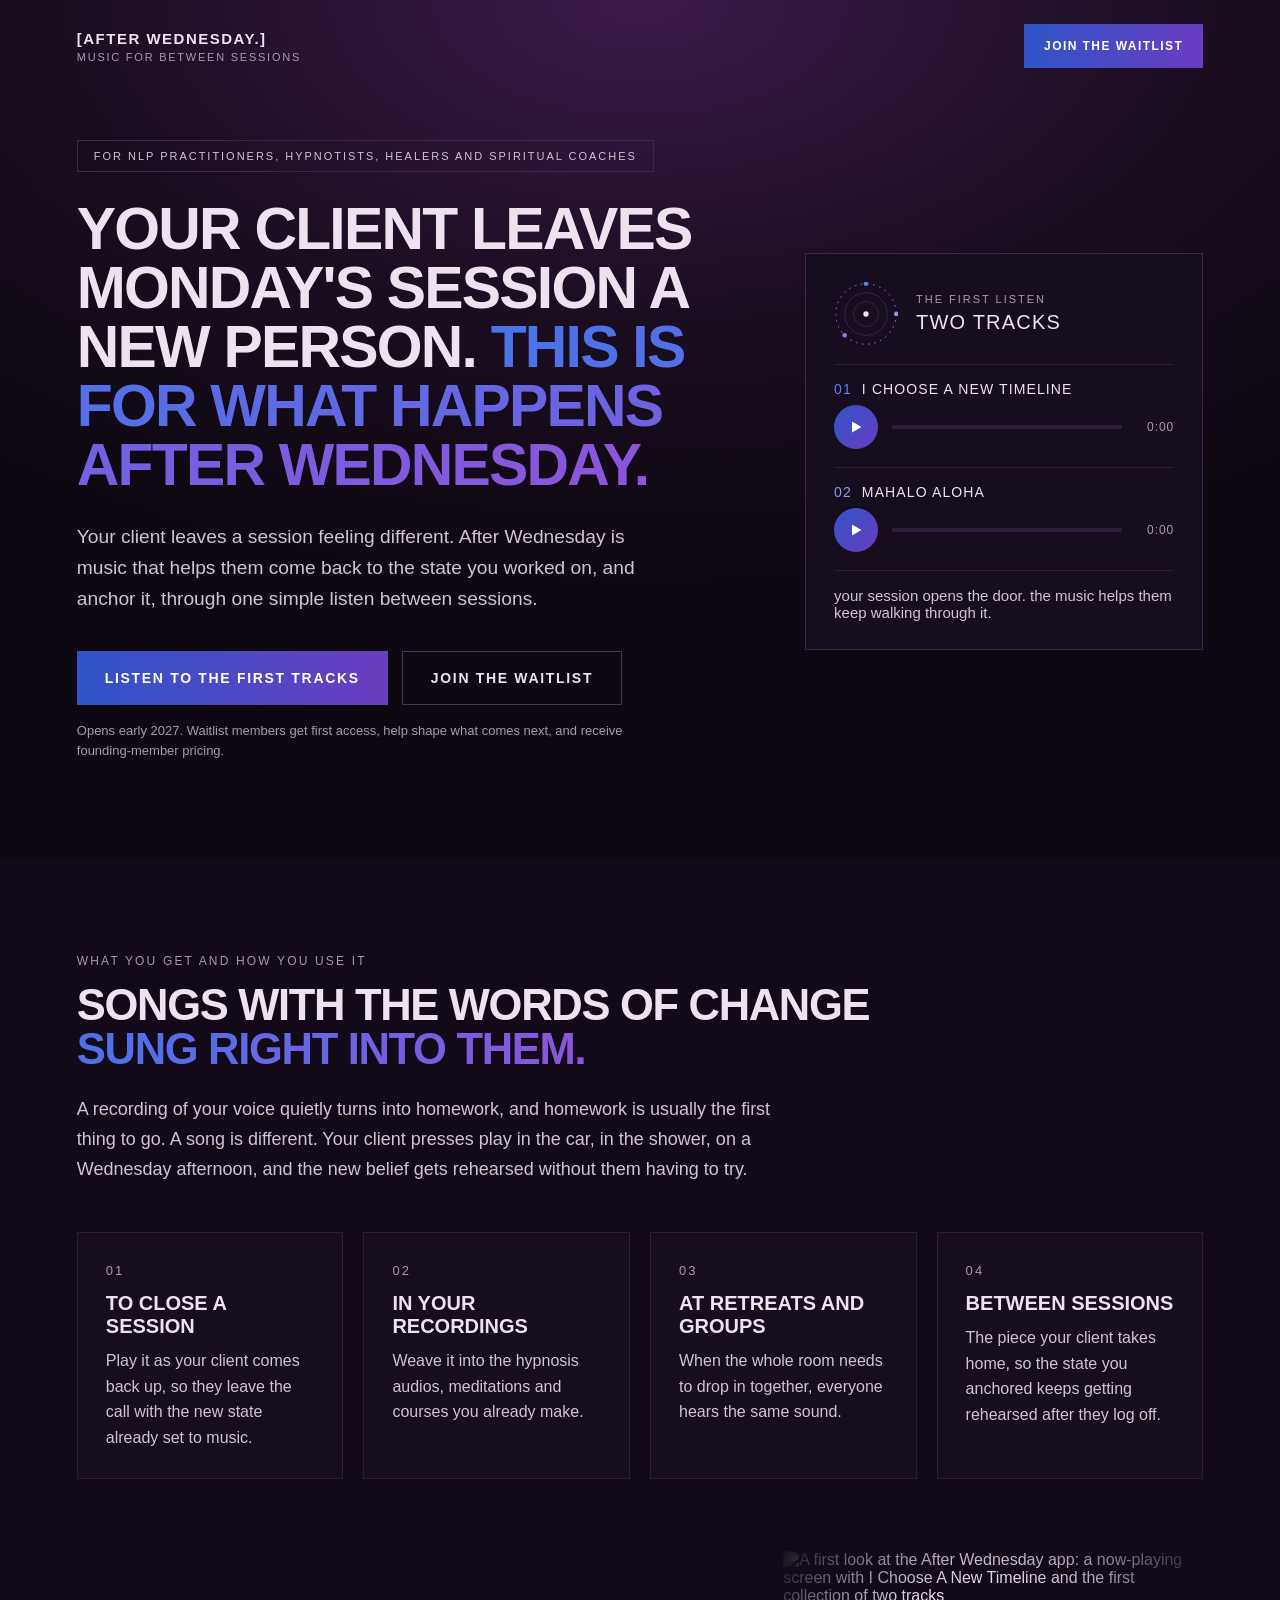
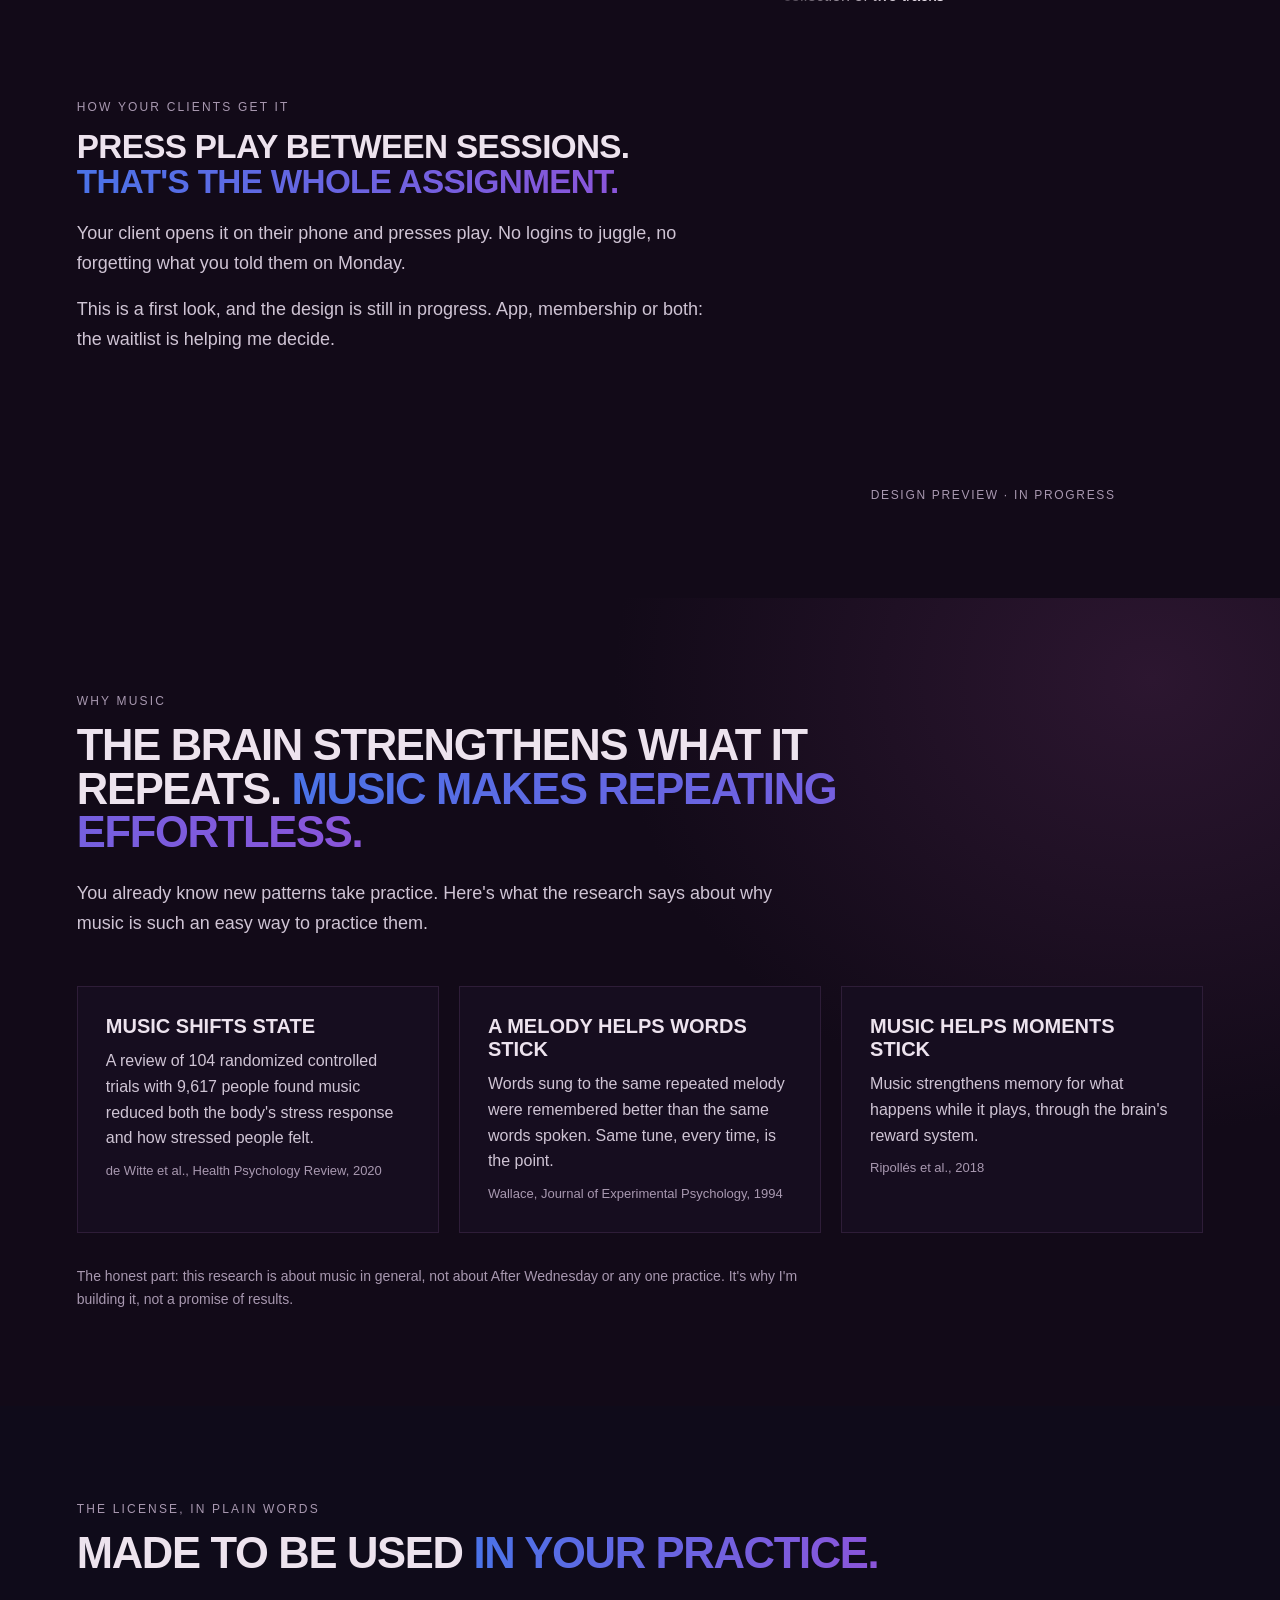
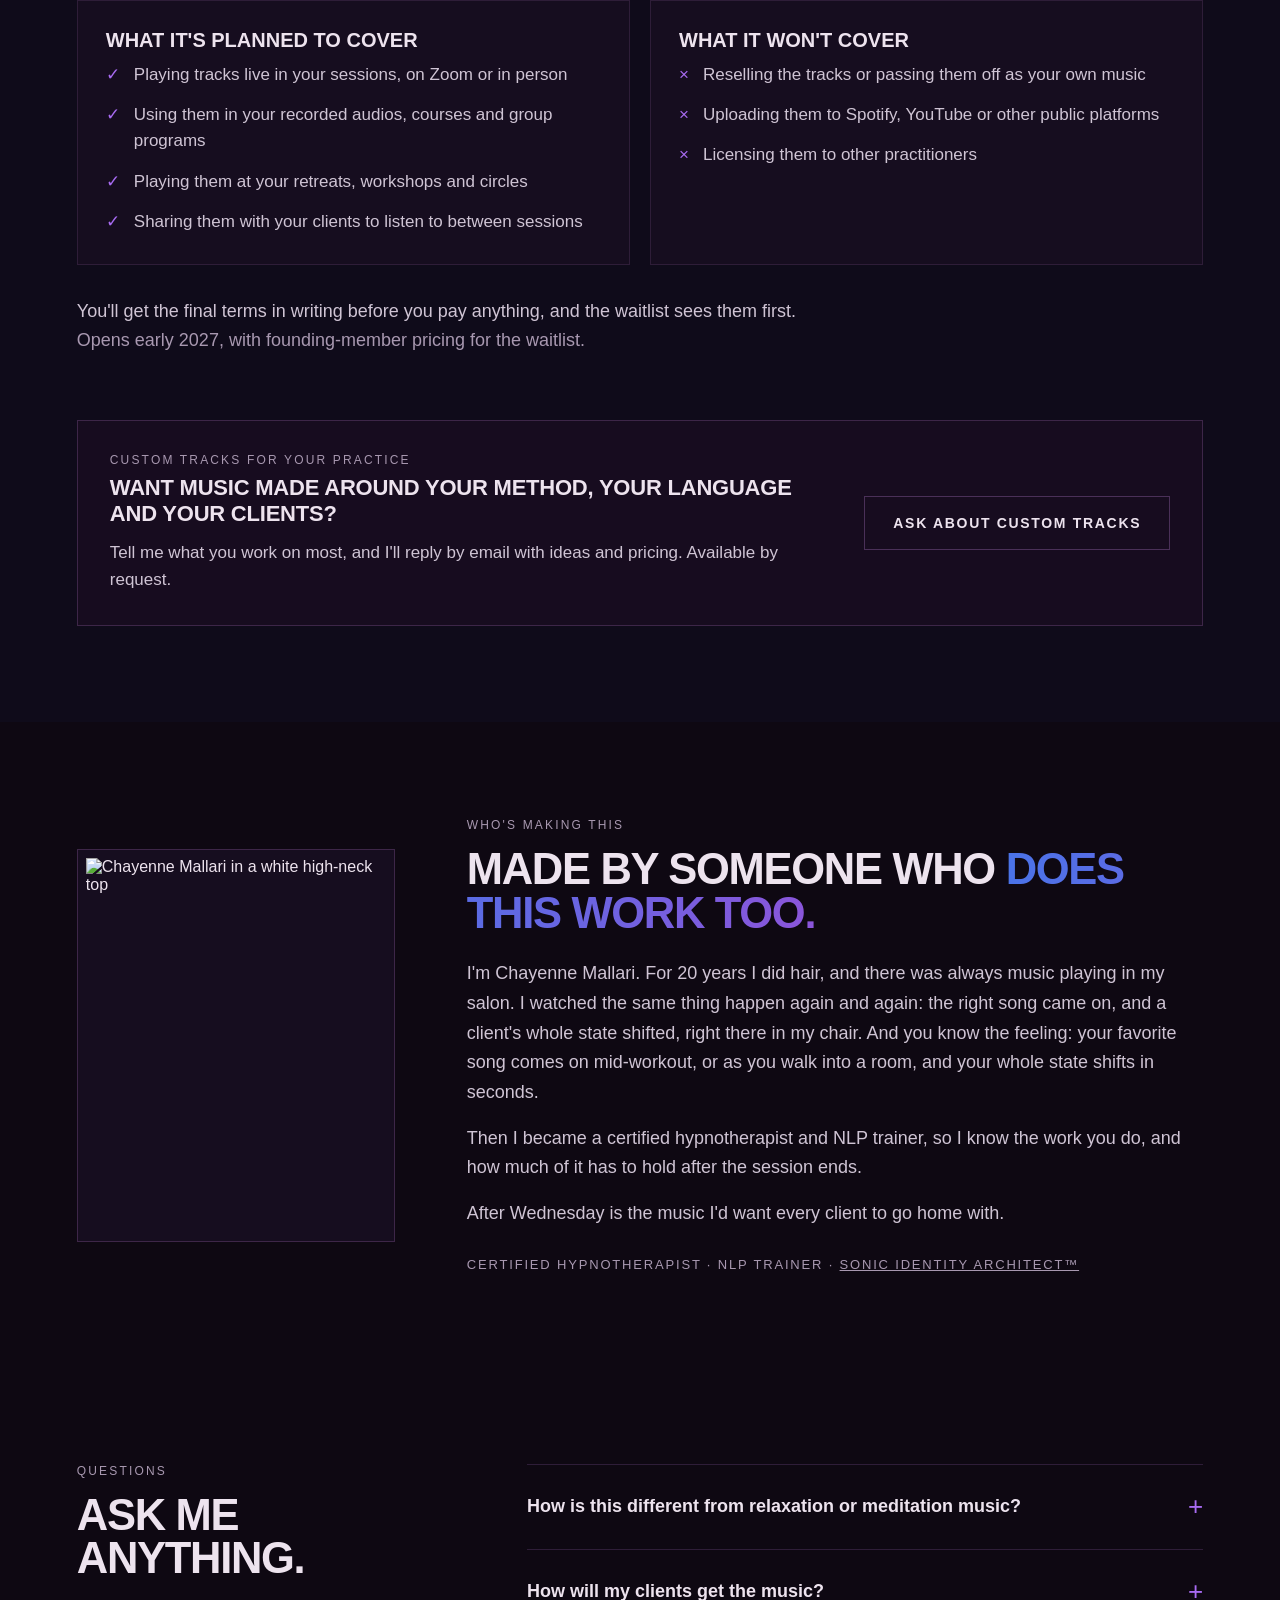
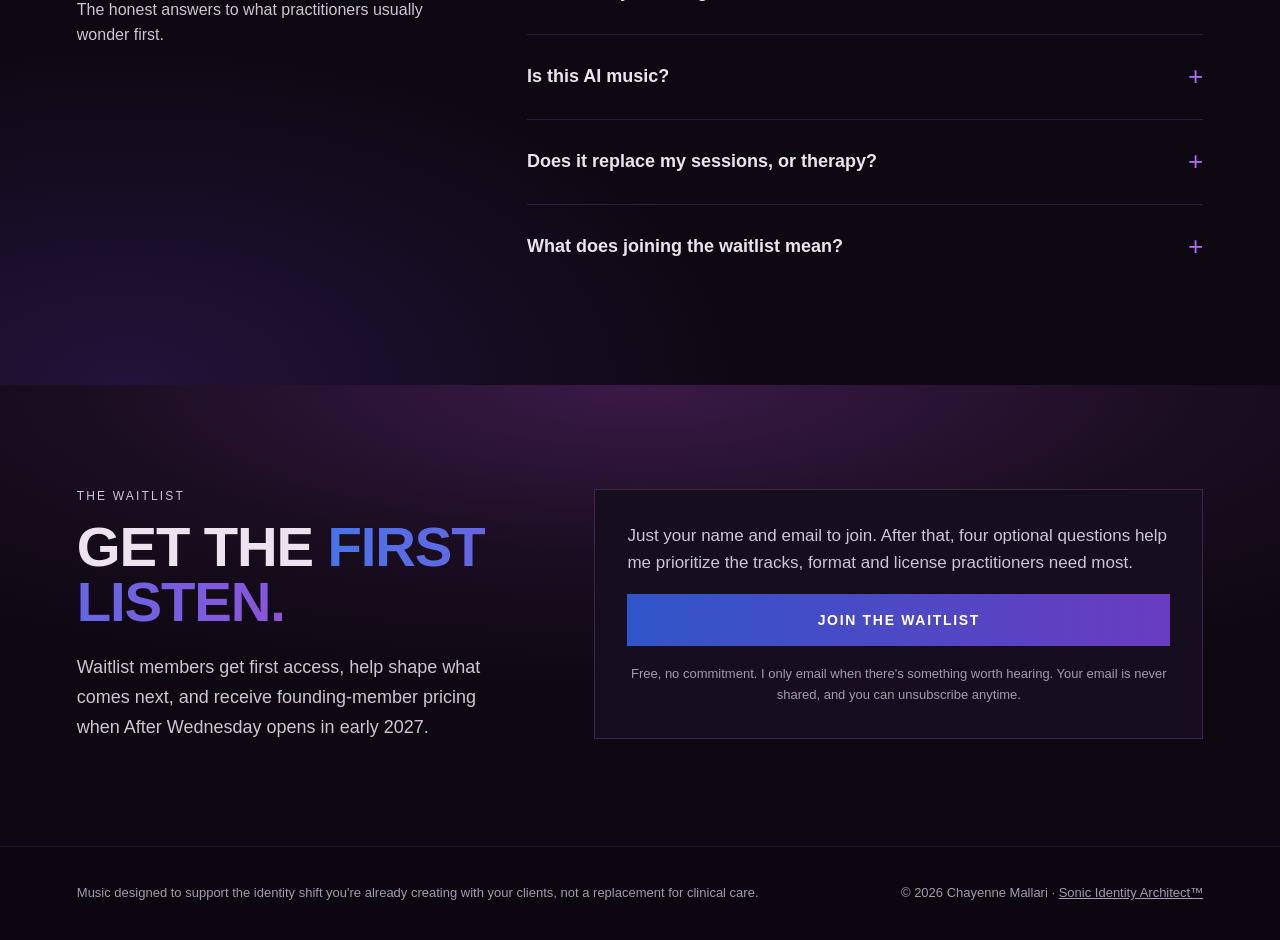
==== commit a0dfe789: "After Wednesday: shorter rebuild (hero, listen, use, science, license, custom tracks, founder, FAQ, " ====
--- a/public/after-wednesday/index.html
+++ b/public/after-wednesday/index.html
@@ -5,7 +5,7 @@
 <meta name="viewport" content="width=device-width, initial-scale=1">
 <title>After Wednesday · Music for between sessions</title>
 <link rel="icon" href="/favicon.svg" type="image/svg+xml">
-<meta name="description" content="Identity-shift music for NLP practitioners, hypnotists, healers and spiritual coaches. Join the waitlist for After Wednesday.">
+<meta name="description" content="Music your clients play between sessions to come back to the state you worked on. For NLP practitioners, hypnotists, healers and spiritual coaches. Opens early 2027.">
 <style>
 body{margin:0;background:#0E0812}
 a{color:#A86BF2}a:hover{color:#EDE3EE}
@@ -26,6 +26,18 @@
 .aw-fill{position:absolute;left:0;top:10px;height:4px;width:0;background:linear-gradient(90deg,#4A73E8,#A86BF2)}
 .aw-time{flex:none;font-size:12px;letter-spacing:.08em;color:#A898B0;font-variant-numeric:tabular-nums;min-width:38px;text-align:right}
 .aw-who img{display:block;width:100%;height:auto}
+.lbl{margin:0 0 16px;font-size:12px;letter-spacing:.18em;color:#A898B0}
+.h2{margin:0 0 24px;font-weight:700;font-size:clamp(30px,3.4vw,46px);line-height:1;letter-spacing:-.03em}
+.body{font-size:18px;line-height:1.65;color:#CFC4D4}
+.card{background:#160D1F;border:1px solid #2E1D38;padding:28px;display:flex;flex-direction:column;gap:10px}
+.card h3{margin:0;font-size:20px}.card p{margin:0;font-size:16px;line-height:1.6;color:#CFC4D4}
+.cite{font-size:13px!important;color:#A898B0!important}
+.wrap{max-width:1200px;margin:0 auto;padding:96px 6vw}
+.list{margin:0;padding:0;list-style:none;display:flex;flex-direction:column;gap:14px}
+.list li{display:flex;gap:14px;font-size:17px;line-height:1.55;color:#CFC4D4}
+.list li span{flex:none;color:#A86BF2}
+.btn-p{background:linear-gradient(90deg,#2F55C8 0%,#6A3CC0 100%);color:#FFFFFF}
+.btn-o{background:transparent;color:#EDE3EE;border:1px solid #4A3058}
 </style>
 </head>
 <body>
@@ -34,18 +46,18 @@
 <section class="glow">
 <header style="max-width:1200px; margin:0 auto; padding:24px 6vw; display:flex; flex-wrap:wrap; gap:16px; justify-content:space-between; align-items:center">
 <div style="display:flex; flex-direction:column; gap:4px"><span style="font-weight:700; letter-spacing:0.1em; font-size:15px">[AFTER WEDNESDAY.]</span><span style="font-size:11px; letter-spacing:0.16em; color:#A898B0">MUSIC FOR BETWEEN SESSIONS</span></div>
-<a href="https://chayennemallari.eden.so/form/after-wednesday" class="btn" style="background:linear-gradient(90deg,#2F55C8 0%,#6A3CC0 100%); color:#FFFFFF; min-height:44px; padding:0 20px; font-size:12px">JOIN THE WAITLIST</a>
+<a href="https://chayennemallari.eden.so/form/after-wednesday" class="btn btn-p" style="min-height:44px; padding:0 20px; font-size:12px">JOIN THE WAITLIST</a>
 </header>
-<div style="max-width:1200px; margin:0 auto; padding:56px 6vw 104px; display:flex; flex-wrap:wrap; gap:56px; align-items:center">
+<div style="max-width:1200px; margin:0 auto; padding:48px 6vw 96px; display:flex; flex-wrap:wrap; gap:56px; align-items:center">
 <div style="flex:999 1 520px; min-width:0">
 <p style="display:inline-block; margin:0 0 28px; border:1px solid #3D2648; padding:9px 16px; font-size:11px; letter-spacing:0.18em; color:#CFC4D4">FOR NLP PRACTITIONERS, HYPNOTISTS, HEALERS AND SPIRITUAL COACHES</p>
-<h1 style="margin:0; font-weight:700; font-size:clamp(34px, 4.6vw, 62px); line-height:1; letter-spacing:-0.03em">YOUR CLIENT CLOSES ZOOM ON MONDAY FEELING LIKE A NEW WOMAN. <span class="iri" style="font-weight:700">THIS IS FOR WHAT HAPPENS AFTER WEDNESDAY.</span></h1>
-<p style="margin:28px 0 0; font-size:clamp(17px, 1.5vw, 20px); font-weight:300; line-height:1.6; max-width:560px; color:#CFC4D4">By midweek, the old self starts creeping back in. After Wednesday is identity-shift music made to sit inside the work you already do, and to give your clients something beautiful to listen to between sessions, easily and effortlessly.</p>
+<h1 style="margin:0; font-weight:700; font-size:clamp(34px, 4.6vw, 62px); line-height:1; letter-spacing:-0.03em">YOUR CLIENT LEAVES MONDAY'S SESSION A NEW PERSON. <span class="iri">THIS IS FOR WHAT HAPPENS AFTER WEDNESDAY.</span></h1>
+<p style="margin:28px 0 0; font-size:clamp(17px, 1.5vw, 20px); font-weight:300; line-height:1.6; max-width:580px; color:#CFC4D4">Your client leaves a session feeling different. After Wednesday is music that helps them come back to the state you worked on, and anchor it, through one simple listen between sessions.</p>
 <div style="margin-top:36px; display:flex; flex-wrap:wrap; gap:14px">
-<a href="https://chayennemallari.eden.so/form/after-wednesday" class="btn" style="background:linear-gradient(90deg,#2F55C8 0%,#6A3CC0 100%); color:#FFFFFF">SAVE MY SPOT</a>
-<a href="#listen" class="btn" style="background:transparent; color:#EDE3EE; border:1px solid #4A3058">HEAR THE FIRST TRACK</a>
-</div>
-<p style="margin:16px 0 0; font-size:13px; color:#A898B0">The waitlist is free, and waitlist members get a founding-member price when After Wednesday opens.</p>
+<a href="#listen" class="btn btn-p">LISTEN TO THE FIRST TRACKS</a>
+<a href="https://chayennemallari.eden.so/form/after-wednesday" class="btn btn-o">JOIN THE WAITLIST</a>
+</div>
+<p style="margin:16px 0 0; font-size:13px; line-height:1.6; color:#A898B0; max-width:560px">Opens early 2027. Waitlist members get first access, help shape what comes next, and receive founding-member pricing.</p>
 </div>
 <div id="listen" style="flex:1 1 340px; max-width:440px; background:#160D1F; border:1px solid #3D2648; padding:28px; display:flex; flex-direction:column; gap:18px">
 <div style="display:flex; align-items:center; gap:18px">
@@ -54,150 +66,124 @@
 </div>
 <div style="display:flex; flex-direction:column; gap:8px; border-top:1px solid #2E1D38; padding-top:16px"><p style="margin:0; font-size:14px; letter-spacing:0.08em"><span style="color:#5B82F0; margin-right:10px">01</span>I CHOOSE A NEW TIMELINE</p><div class="aw-player" data-src="/after-wednesday/audio/i-choose-a-new-timeline.m4a"><button type="button" class="aw-play" aria-label="Play I Choose A New Timeline"><svg class="i-play" width="16" height="16" viewBox="0 0 16 16" aria-hidden="true"><path d="M4 2.5v11l9.5-5.5z" fill="currentColor"/></svg><svg class="i-pause" width="16" height="16" viewBox="0 0 16 16" aria-hidden="true"><rect x="3.5" y="2.5" width="3" height="11" fill="currentColor"/><rect x="9.5" y="2.5" width="3" height="11" fill="currentColor"/></svg></button><div class="aw-track" role="slider" tabindex="0" aria-label="Seek I Choose A New Timeline" aria-valuemin="0" aria-valuemax="100" aria-valuenow="0"><div class="aw-fill"></div></div><span class="aw-time">0:00</span><audio preload="metadata" src="/after-wednesday/audio/i-choose-a-new-timeline.m4a"></audio></div></div>
 <div style="display:flex; flex-direction:column; gap:8px; border-top:1px solid #2E1D38; padding-top:16px"><p style="margin:0; font-size:14px; letter-spacing:0.08em"><span style="color:#8B9CF5; margin-right:10px">02</span>MAHALO ALOHA</p><div class="aw-player" data-src="/after-wednesday/audio/mahalo-aloha.m4a"><button type="button" class="aw-play" aria-label="Play Mahalo Aloha"><svg class="i-play" width="16" height="16" viewBox="0 0 16 16" aria-hidden="true"><path d="M4 2.5v11l9.5-5.5z" fill="currentColor"/></svg><svg class="i-pause" width="16" height="16" viewBox="0 0 16 16" aria-hidden="true"><rect x="3.5" y="2.5" width="3" height="11" fill="currentColor"/><rect x="9.5" y="2.5" width="3" height="11" fill="currentColor"/></svg></button><div class="aw-track" role="slider" tabindex="0" aria-label="Seek Mahalo Aloha" aria-valuemin="0" aria-valuemax="100" aria-valuenow="0"><div class="aw-fill"></div></div><span class="aw-time">0:00</span><audio preload="metadata" src="/after-wednesday/audio/mahalo-aloha.m4a"></audio></div></div>
-<p style="margin:0; font-size:15px; font-weight:300; color:#CFC4D4; border-top:1px solid #2E1D38; padding-top:16px">hypnosis opens the door. the music keeps her walking through it.</p>
+<p style="margin:0; font-size:15px; font-weight:300; color:#CFC4D4; border-top:1px solid #2E1D38; padding-top:16px">your session opens the door. the music helps them keep walking through it.</p>
 </div>
 </div>
 </section>
 
 <div style="background:#120A18">
-<section style="max-width:1200px; margin:0 auto; padding:104px 6vw; display:flex; flex-wrap:wrap; gap:48px 72px">
-<div style="flex:1 1 380px">
-<p style="margin:0 0 16px; font-size:12px; letter-spacing:0.18em; color:#A898B0">THE MISSING PIECE</p>
-<h2 style="margin:0; font-weight:700; font-size:clamp(30px, 3.4vw, 46px); line-height:1; letter-spacing:-0.03em">MUSIC IS ONE OF THE MOST POWERFUL TOOLS YOU HAVE, <span class="iri">AND THE EASIEST FOR HER TO USE.</span></h2>
-</div>
-<div style="flex:1.2 1 420px; display:flex; flex-direction:column; gap:18px; font-size:18px; line-height:1.65; color:#CFC4D4">
-<p style="margin:0">You've done the trainings and earned the certificates, and you can guide someone into trance with nothing but your voice. That part is yours, and it's powerful.</p>
-<p style="margin:0">The shift you create in session is real. But by Wednesday she can feel the old self creeping back in, and it isn't because your work failed. One beautiful session is up against years of her rehearsing the old identity, and that's a lot to ask of one hour.</p>
-<p style="margin:0; color:#EDE3EE">That's where music comes in. It's woven into who we are: every culture on record has made it, babies respond to rhythm long before they can speak, and one song can bring a whole feeling back in seconds. And it asks nothing of her except to press play.</p>
+<section class="wrap">
+<p class="lbl">WHAT YOU GET AND HOW YOU USE IT</p>
+<h2 class="h2" style="max-width:900px">SONGS WITH THE WORDS OF CHANGE <span class="iri">SUNG RIGHT INTO THEM.</span></h2>
+<p class="body" style="margin:0 0 48px; max-width:720px">A recording of your voice quietly turns into homework, and homework is usually the first thing to go. A song is different. Your client presses play in the car, in the shower, on a Wednesday afternoon, and the new belief gets rehearsed without them having to try.</p>
+<div style="display:grid; grid-template-columns:repeat(auto-fit, minmax(240px, 1fr)); gap:20px">
+<div class="card"><p class="cite" style="letter-spacing:.16em">01</p><h3>TO CLOSE A SESSION</h3><p>Play it as your client comes back up, so they leave the call with the new state already set to music.</p></div>
+<div class="card"><p class="cite" style="letter-spacing:.16em">02</p><h3>IN YOUR RECORDINGS</h3><p>Weave it into the hypnosis audios, meditations and courses you already make.</p></div>
+<div class="card"><p class="cite" style="letter-spacing:.16em">03</p><h3>AT RETREATS AND GROUPS</h3><p>When the whole room needs to drop in together, everyone hears the same sound.</p></div>
+<div class="card"><p class="cite" style="letter-spacing:.16em">04</p><h3>BETWEEN SESSIONS</h3><p>The piece your client takes home, so the state you anchored keeps getting rehearsed after they log off.</p></div>
+</div>
+<div style="margin-top:72px; display:flex; flex-wrap:wrap-reverse; gap:48px 72px; align-items:center">
+<div style="flex:1.2 1 380px">
+<p class="lbl">HOW YOUR CLIENTS GET IT</p>
+<h3 style="margin:0 0 20px; font-size:clamp(24px,2.6vw,34px); line-height:1.05; letter-spacing:-.02em">PRESS PLAY BETWEEN SESSIONS. <span class="iri">THAT'S THE WHOLE ASSIGNMENT.</span></h3>
+<p class="body" style="margin:0 0 16px">Your client opens it on their phone and presses play. No logins to juggle, no forgetting what you told them on Monday.</p>
+<p class="body" style="margin:0">This is a first look, and the design is still in progress. App, membership or both: the waitlist is helping me decide.</p>
+</div>
+<div style="flex:1 1 300px; max-width:420px; margin:0 auto"><img src="/after-wednesday/after-wednesday-app-preview.webp" alt="A first look at the After Wednesday app: a now-playing screen with I Choose A New Timeline and the first collection of two tracks" width="900" height="1125" loading="lazy" style="display:block; width:100%; height:auto; -webkit-mask-image:radial-gradient(ellipse 72% 70% at 50% 50%, #000 62%, transparent 100%); mask-image:radial-gradient(ellipse 72% 70% at 50% 50%, #000 62%, transparent 100%)"><p style="margin:12px 0 0; font-size:12px; letter-spacing:0.14em; color:#A898B0; text-align:center">DESIGN PREVIEW · IN PROGRESS</p></div>
 </div>
 </section>
 </div>
 
 <div style="background:radial-gradient(ellipse 60% 80% at 90% 10%, #2C1630 0%, #120A18 70%)">
-<section style="max-width:1200px; margin:0 auto; padding:104px 6vw">
-<p style="margin:0 0 16px; font-size:12px; letter-spacing:0.18em; color:#A898B0">WHY A SONG, NOT ANOTHER RECORDING</p>
-<h2 style="margin:0 0 20px; font-weight:700; font-size:clamp(30px, 3.4vw, 46px); line-height:1; letter-spacing:-0.03em; max-width:860px">YOUR HYPNOSIS WORKS BEAUTIFULLY IN SESSION. A SONG LETS THE WORK KEEP WORKING WITHOUT YOU.</h2>
-<p style="margin:0 0 48px; font-size:18px; line-height:1.65; color:#CFC4D4; max-width:720px">A recording of your voice quietly turns into homework between sessions, and honestly, homework is usually the first thing to go. A song works differently. It keeps speaking to her subconscious when you're not there, every time she presses play.</p>
-<div style="display:grid; grid-template-columns:repeat(auto-fit, minmax(240px, 1fr)); gap:20px">
-<div style="background:#160D1F; border:1px solid #2E1D38; padding:28px; display:flex; flex-direction:column; gap:10px"><p style="margin:0; font-size:12px; letter-spacing:0.16em; color:#5B82F0">01</p><h3 style="margin:0; font-size:20px">IT STICKS</h3><p style="margin:0; font-size:16px; line-height:1.6; color:#CFC4D4">Words set to a melody tend to be easier to remember than words that are only spoken.</p></div>
-<div style="background:#160D1F; border:1px solid #2E1D38; padding:28px; display:flex; flex-direction:column; gap:10px"><p style="margin:0; font-size:12px; letter-spacing:0.16em; color:#A86BF2">02</p><h3 style="margin:0; font-size:20px">IT REPLAYS ON ITS OWN</h3><p style="margin:0; font-size:16px; line-height:1.6; color:#CFC4D4">Melodies have a way of looping in her head without any effort from her. Hello, earworm.</p></div>
-<div style="background:#160D1F; border:1px solid #2E1D38; padding:28px; display:flex; flex-direction:column; gap:10px"><p style="margin:0; font-size:12px; letter-spacing:0.16em; color:#8B9CF5">03</p><h3 style="margin:0; font-size:20px">IT MOVES HER</h3><p style="margin:0; font-size:16px; line-height:1.6; color:#CFC4D4">The brain holds on more tightly to the moments that move us, and music is very good at moving us.</p></div>
-</div>
-<p style="margin:48px 0 0; font-size:clamp(20px, 2vw, 26px); font-weight:300; line-height:1.45; max-width:820px">So the new belief gets rehearsed in the car, in the shower and at two in the afternoon on a Wednesday, without her having to try. She just presses play.</p>
+<section class="wrap">
+<p class="lbl">WHY MUSIC</p>
+<h2 class="h2" style="max-width:900px">THE BRAIN STRENGTHENS WHAT IT REPEATS. <span class="iri">MUSIC MAKES REPEATING EFFORTLESS.</span></h2>
+<p class="body" style="margin:0 0 48px; max-width:720px">You already know new patterns take practice. Here's what the research says about why music is such an easy way to practice them.</p>
+<div style="display:grid; grid-template-columns:repeat(auto-fit, minmax(260px, 1fr)); gap:20px">
+<div class="card"><h3>MUSIC SHIFTS STATE</h3><p>A review of 104 randomized controlled trials with 9,617 people found music reduced both the body's stress response and how stressed people felt.</p><p class="cite">de Witte et al., Health Psychology Review, 2020</p></div>
+<div class="card"><h3>A MELODY HELPS WORDS STICK</h3><p>Words sung to the same repeated melody were remembered better than the same words spoken. Same tune, every time, is the point.</p><p class="cite">Wallace, Journal of Experimental Psychology, 1994</p></div>
+<div class="card"><h3>MUSIC HELPS MOMENTS STICK</h3><p>Music strengthens memory for what happens while it plays, through the brain's reward system.</p><p class="cite">Ripollés et al., 2018</p></div>
+</div>
+<p style="margin:32px 0 0; font-size:14px; line-height:1.6; color:#A898B0; max-width:760px">The honest part: this research is about music in general, not about After Wednesday or any one practice. It's why I'm building it, not a promise of results.</p>
 </section>
 </div>
 
 <div style="background:#0F0B1A">
-<section style="max-width:1200px; margin:0 auto; padding:104px 6vw">
-<p style="margin:0 0 16px; font-size:12px; letter-spacing:0.18em; color:#A898B0">WHERE IT LIVES IN YOUR PRACTICE</p>
-<h2 style="margin:0 0 48px; font-weight:700; font-size:clamp(30px, 3.4vw, 46px); line-height:1; letter-spacing:-0.03em; max-width:860px">FROM YOUR ZOOM SESSION TO HER EARBUDS ON A WEDNESDAY AFTERNOON.</h2>
-<div style="display:grid; grid-template-columns:repeat(auto-fit, minmax(min(100%, 440px), 1fr)); gap:20px">
-<div style="border-top:1px solid #3D2648; padding:24px 0 8px; display:flex; gap:20px"><span style="font-size:12px; letter-spacing:0.16em; color:#A86BF2; flex:none; width:24px; padding-top:5px">01</span><div><h3 style="margin:0 0 8px; font-size:20px">TO CLOSE YOUR SESSION</h3><p style="margin:0; font-size:16px; line-height:1.6; color:#CFC4D4">Play it after the deep work, as your client comes back up, so she leaves the call with the new state already set to music.</p></div></div>
-<div style="border-top:1px solid #3D2648; padding:24px 0 8px; display:flex; gap:20px"><span style="font-size:12px; letter-spacing:0.16em; color:#A86BF2; flex:none; width:24px; padding-top:5px">02</span><div><h3 style="margin:0 0 8px; font-size:20px">IN YOUR RECORDINGS</h3><p style="margin:0; font-size:16px; line-height:1.6; color:#CFC4D4">Weave it into the hypnosis audios, meditations and courses you already make, with practitioner rights in writing.</p></div></div>
-<div style="border-top:1px solid #3D2648; padding:24px 0 8px; display:flex; gap:20px"><span style="font-size:12px; letter-spacing:0.16em; color:#A86BF2; flex:none; width:24px; padding-top:5px">03</span><div><h3 style="margin:0 0 8px; font-size:20px">AT RETREATS AND GROUPS</h3><p style="margin:0; font-size:16px; line-height:1.6; color:#CFC4D4">When the whole room needs to drop in together, at a workshop, a circle or a retreat, everyone hears the same sound.</p></div></div>
-<div style="border-top:1px solid #3D2648; padding:24px 0 8px; display:flex; gap:20px"><span style="font-size:12px; letter-spacing:0.16em; color:#A86BF2; flex:none; width:24px; padding-top:5px">04</span><div><h3 style="margin:0 0 8px; font-size:20px">BETWEEN SESSIONS</h3><p style="margin:0; font-size:16px; line-height:1.6; color:#CFC4D4">It's the piece she takes home, so the work you started keeps being rehearsed long after she logs off.</p></div></div>
-</div>
-<div style="margin-top:56px; background:#170C1F; border:1px solid #3D2648; padding:32px; display:flex; flex-wrap:wrap; gap:24px 48px; align-items:center; justify-content:space-between">
+<section class="wrap">
+<p class="lbl">THE LICENSE, IN PLAIN WORDS</p>
+<h2 class="h2" style="max-width:900px">MADE TO BE USED <span class="iri">IN YOUR PRACTICE.</span></h2>
+<div style="display:grid; grid-template-columns:repeat(auto-fit, minmax(min(100%, 380px), 1fr)); gap:20px">
+<div class="card"><h3>WHAT IT'S PLANNED TO COVER</h3><ul class="list"><li><span>✓</span>Playing tracks live in your sessions, on Zoom or in person</li><li><span>✓</span>Using them in your recorded audios, courses and group programs</li><li><span>✓</span>Playing them at your retreats, workshops and circles</li><li><span>✓</span>Sharing them with your clients to listen to between sessions</li></ul></div>
+<div class="card"><h3>WHAT IT WON'T COVER</h3><ul class="list"><li><span>×</span>Reselling the tracks or passing them off as your own music</li><li><span>×</span>Uploading them to Spotify, YouTube or other public platforms</li><li><span>×</span>Licensing them to other practitioners</li></ul></div>
+</div>
+<p class="body" style="margin:32px 0 0; max-width:760px">You'll get the final terms in writing before you pay anything, and the waitlist sees them first. <span style="color:#A898B0">Opens early 2027, with founding-member pricing for the waitlist.</span></p>
+<div style="margin-top:64px; background:#170C1F; border:1px solid #3D2648; padding:32px; display:flex; flex-wrap:wrap; gap:24px 48px; align-items:center; justify-content:space-between">
 <div style="flex:1 1 420px">
-<p style="margin:0 0 8px; font-size:12px; letter-spacing:0.18em; color:#A898B0">A NEW OFFER FOR YOUR PRACTICE</p><p style="margin:0 0 12px; font-size:22px; font-weight:700; letter-spacing:-0.01em">ADD IT TO YOUR PACKAGES, OFFER IT AS AN UPSELL, OR MAKE IT PART OF YOUR COACHING.</p>
-<p style="margin:0; font-size:17px; line-height:1.6; color:#CFC4D4">Each track will come with practitioner rights in writing, licensed for use in your practice, whether that's live with clients, inside your recorded audios, in your courses or with your group containers. <span style="color:#A898B0">Final terms are being written now, and the waitlist sees them first.</span></p>
-</div>
-<a href="https://chayennemallari.eden.so/form/after-wednesday" class="btn" style="background:transparent; color:#EDE3EE; border:1px solid #4A3058">HELP SHAPE IT</a>
-</div>
-</section>
-</div>
-
-<div style="background:radial-gradient(ellipse 70% 70% at 80% 50%, #2A1442 0%, #120A18 70%)">
-<section style="max-width:1200px; margin:0 auto; padding:104px 6vw; display:flex; flex-wrap:wrap-reverse; gap:48px 72px; align-items:center">
-<div style="flex:1.2 1 380px">
-<p style="margin:0 0 16px; font-size:12px; letter-spacing:0.18em; color:#A898B0">A FIRST LOOK</p>
-<h2 style="margin:0 0 24px; font-weight:700; font-size:clamp(30px, 3.4vw, 46px); line-height:1; letter-spacing:-0.03em">PRESS PLAY BETWEEN SESSIONS. <span class="iri">THAT'S THE WHOLE ASSIGNMENT.</span></h2>
-<p style="margin:0 0 16px; font-size:18px; line-height:1.65; color:#CFC4D4">Your clients open it on their phone, press play, and the work keeps going. No homework, no logging in to five places, no forgetting what you told them on Monday.</p>
-<p style="margin:0 0 28px; font-size:18px; line-height:1.65; color:#CFC4D4">This is a first look, and the design is still in progress. Tell me on the waitlist whether you'd rather have an app, a membership, or both, and I'll build it around how you actually work.</p>
-<a href="https://chayennemallari.eden.so/form/after-wednesday" class="btn" style="background:linear-gradient(90deg,#2F55C8 0%,#6A3CC0 100%); color:#FFFFFF">SAVE MY SPOT</a>
-</div>
-<div style="flex:1 1 300px; max-width:440px; margin:0 auto"><img src="/after-wednesday/after-wednesday-app-preview.webp" alt="A first look at the After Wednesday app: a now-playing screen with I Choose A New Timeline and the first collection of two tracks" width="900" height="1125" loading="lazy" style="display:block; width:100%; height:auto; -webkit-mask-image:radial-gradient(ellipse 72% 70% at 50% 50%, #000 62%, transparent 100%); mask-image:radial-gradient(ellipse 72% 70% at 50% 50%, #000 62%, transparent 100%)"><p style="margin:12px 0 0; font-size:12px; letter-spacing:0.14em; color:#A898B0; text-align:center">DESIGN PREVIEW · IN PROGRESS</p></div>
+<p class="lbl" style="margin-bottom:8px">CUSTOM TRACKS FOR YOUR PRACTICE</p>
+<p style="margin:0 0 12px; font-size:22px; font-weight:700; letter-spacing:-0.01em">WANT MUSIC MADE AROUND YOUR METHOD, YOUR LANGUAGE AND YOUR CLIENTS?</p>
+<p style="margin:0; font-size:17px; line-height:1.6; color:#CFC4D4">Tell me what you work on most, and I'll reply by email with ideas and pricing. Available by request.</p>
+</div>
+<a href="https://chayennemallari.eden.so/form/custom-tracks" class="btn btn-o">ASK ABOUT CUSTOM TRACKS</a>
+</div>
 </section>
 </div>
 
 <div style="background:#0E0812">
-<section class="aw-who" style="max-width:1200px; margin:0 auto; padding:104px 6vw; display:flex; flex-wrap:wrap; gap:48px 72px; align-items:center">
+<section class="aw-who wrap" style="display:flex; flex-wrap:wrap; gap:48px 72px; align-items:center">
 <div style="flex:0 1 300px; max-width:300px; border:1px solid #3D2648; padding:8px; background:#160D1F"><img src="/after-wednesday/chayenne-after-wednesday.webp" alt="Chayenne Mallari in a white high-neck top" width="800" height="1000" loading="lazy"></div>
 <div style="flex:1 1 420px; max-width:720px">
-<p style="margin:0 0 16px; font-size:12px; letter-spacing:0.18em; color:#A898B0">WHO'S MAKING THIS</p>
-<h2 style="margin:0 0 24px; font-weight:700; font-size:clamp(30px, 3.4vw, 46px); line-height:1; letter-spacing:-0.03em">MADE BY SOMEONE WHO <span class="iri">DOES THIS WORK TOO.</span></h2>
-<p style="margin:0 0 16px; font-size:18px; line-height:1.65; color:#CFC4D4">I'm Chayenne Mallari. For 20 years I did hair, and there was always music playing in my salon. I watched the same thing happen again and again: the right song came on, and a woman's whole state shifted, right there in my chair. And you know the feeling: your favorite song comes on mid-workout, or as you walk into a room, and your whole state shifts in seconds.</p>
-<p style="margin:0 0 16px; font-size:18px; line-height:1.65; color:#CFC4D4">Then I became a certified hypnotherapist and NLP trainer, so I know the work you do, and how much of it has to hold after the session ends.</p>
-<p style="margin:0 0 28px; font-size:18px; line-height:1.65; color:#CFC4D4">After Wednesday is the music I'd want every client to go home with.</p>
+<p class="lbl">WHO'S MAKING THIS</p>
+<h2 class="h2">MADE BY SOMEONE WHO <span class="iri">DOES THIS WORK TOO.</span></h2>
+<p class="body" style="margin:0 0 16px">I'm Chayenne Mallari. For 20 years I did hair, and there was always music playing in my salon. I watched the same thing happen again and again: the right song came on, and a client's whole state shifted, right there in my chair. And you know the feeling: your favorite song comes on mid-workout, or as you walk into a room, and your whole state shifts in seconds.</p>
+<p class="body" style="margin:0 0 16px">Then I became a certified hypnotherapist and NLP trainer, so I know the work you do, and how much of it has to hold after the session ends.</p>
+<p class="body" style="margin:0 0 28px">After Wednesday is the music I'd want every client to go home with.</p>
 <p style="margin:0; font-size:13px; letter-spacing:0.14em; color:#A898B0">CERTIFIED HYPNOTHERAPIST · NLP TRAINER · <a href="https://www.sonicidentityarchitect.com" style="color:#A898B0">SONIC IDENTITY ARCHITECT™</a></p>
 </div>
 </section>
 </div>
 
+<!-- TESTIMONIALS: add real practitioner quotes here once collected (with permission). Hidden until then. -->
+
 <div style="background:radial-gradient(ellipse 70% 80% at 10% 100%, #22133A 0%, #0E0812 70%)">
-<section style="max-width:1200px; margin:0 auto; padding:104px 6vw; display:flex; flex-wrap:wrap; gap:40px 72px">
+<section class="wrap" style="display:flex; flex-wrap:wrap; gap:40px 72px">
 <div style="flex:1 1 300px">
-<p style="margin:0 0 16px; font-size:12px; letter-spacing:0.18em; color:#A898B0">QUESTIONS</p>
-<h2 style="margin:0 0 16px; font-weight:700; font-size:clamp(30px, 3.4vw, 46px); line-height:1; letter-spacing:-0.03em">ASK ME ANYTHING.</h2>
+<p class="lbl">QUESTIONS</p>
+<h2 class="h2" style="margin-bottom:16px">ASK ME ANYTHING.</h2>
 <p style="margin:0; font-size:16px; line-height:1.6; color:#CFC4D4">The honest answers to what practitioners usually wonder first.</p>
 </div>
 <div style="flex:2 1 520px">
-
-
-<details style="border-top:1px solid #2E1D38; padding:20px 0">
-<summary style="display:flex; justify-content:space-between; gap:24px; align-items:center; font-size:18px; font-weight:700; min-height:44px"><span>Who is it for?</span><span class="plus" style="font-size:26px; font-weight:300; color:#A86BF2; transition:transform .2s" aria-hidden="true">+</span></summary>
-<p style="margin:12px 0 0; font-size:16px; line-height:1.65; color:#CFC4D4; max-width:640px">NLP practitioners, hypnotists and hypnotherapists, healers who hold space for real change, and spiritual and mindset coaches who work with the subconscious. If you guide people through state and belief work, it’s made for you.</p>
-</details>
-
 <details style="border-top:1px solid #2E1D38; padding:20px 0">
 <summary style="display:flex; justify-content:space-between; gap:24px; align-items:center; font-size:18px; font-weight:700; min-height:44px"><span>How is this different from relaxation or meditation music?</span><span class="plus" style="font-size:26px; font-weight:300; color:#A86BF2; transition:transform .2s" aria-hidden="true">+</span></summary>
-<p style="margin:12px 0 0; font-size:16px; line-height:1.65; color:#CFC4D4; max-width:640px">Most of that music is made to help someone unwind, and it usually has no words. These are full songs, with the words of change sung right into them, made to give your client something to come back to at home, so she keeps rehearsing who she’s becoming.</p>
-</details>
-
-<details style="border-top:1px solid #2E1D38; padding:20px 0">
-<summary style="display:flex; justify-content:space-between; gap:24px; align-items:center; font-size:18px; font-weight:700; min-height:44px"><span>Can my clients listen at home?</span><span class="plus" style="font-size:26px; font-weight:300; color:#A86BF2; transition:transform .2s" aria-hidden="true">+</span></summary>
-<p style="margin:12px 0 0; font-size:16px; line-height:1.65; color:#CFC4D4; max-width:640px">Yes, and that’s really the heart of it. Exactly how you share tracks with your clients will be spelled out in the license terms.</p>
-</details>
-
-<details style="border-top:1px solid #2E1D38; padding:20px 0">
-<summary style="display:flex; justify-content:space-between; gap:24px; align-items:center; font-size:18px; font-weight:700; min-height:44px"><span>What does the practitioner license cover?</span><span class="plus" style="font-size:26px; font-weight:300; color:#A86BF2; transition:transform .2s" aria-hidden="true">+</span></summary>
-<p style="margin:12px 0 0; font-size:16px; line-height:1.65; color:#CFC4D4; max-width:640px">I’m writing the final terms now. The plan is for them to cover live sessions, your recorded audios, your courses and group programs, and your retreats, and the waitlist will see them before anyone else.</p>
-</details>
-
-
-
-
-<details style="border-top:1px solid #2E1D38; padding:20px 0">
+<p style="margin:12px 0 0; font-size:16px; line-height:1.65; color:#CFC4D4; max-width:640px">Most of that music is made to help someone unwind, and it usually has no words. These are full songs with the words of change sung right into them, so your client has something specific to come back to between sessions.</p>
+</details><details style="border-top:1px solid #2E1D38; padding:20px 0">
+<summary style="display:flex; justify-content:space-between; gap:24px; align-items:center; font-size:18px; font-weight:700; min-height:44px"><span>How will my clients get the music?</span><span class="plus" style="font-size:26px; font-weight:300; color:#A86BF2; transition:transform .2s" aria-hidden="true">+</span></summary>
+<p style="margin:12px 0 0; font-size:16px; line-height:1.65; color:#CFC4D4; max-width:640px">On their phone. You share a track with them, they press play. Whether that happens through an app, a membership or both is being decided with the waitlist right now.</p>
+</details><details style="border-top:1px solid #2E1D38; padding:20px 0">
 <summary style="display:flex; justify-content:space-between; gap:24px; align-items:center; font-size:18px; font-weight:700; min-height:44px"><span>Is this AI music?</span><span class="plus" style="font-size:26px; font-weight:300; color:#A86BF2; transition:transform .2s" aria-hidden="true">+</span></summary>
 <p style="margin:12px 0 0; font-size:16px; line-height:1.65; color:#CFC4D4; max-width:640px">It’s custom-made by me, with AI as one of the tools I use, the way a photographer uses a camera. The choices that matter, like the pacing, the words and the moment a track lands, come from my own background in hypnosis and NLP.</p>
+</details><details style="border-top:1px solid #2E1D38; padding:20px 0">
+<summary style="display:flex; justify-content:space-between; gap:24px; align-items:center; font-size:18px; font-weight:700; min-height:44px"><span>Does it replace my sessions, or therapy?</span><span class="plus" style="font-size:26px; font-weight:300; color:#A86BF2; transition:transform .2s" aria-hidden="true">+</span></summary>
+<p style="margin:12px 0 0; font-size:16px; line-height:1.65; color:#CFC4D4; max-width:640px">Not at all. Your sessions are where the shift happens, and nothing replaces you there. It isn’t therapy or clinical treatment of any kind. It’s music to support the work you already do.</p>
+</details><details style="border-top:1px solid #2E1D38; padding:20px 0">
+<summary style="display:flex; justify-content:space-between; gap:24px; align-items:center; font-size:18px; font-weight:700; min-height:44px"><span>What does joining the waitlist mean?</span><span class="plus" style="font-size:26px; font-weight:300; color:#A86BF2; transition:transform .2s" aria-hidden="true">+</span></summary>
+<p style="margin:12px 0 0; font-size:16px; line-height:1.65; color:#CFC4D4; max-width:640px">It’s free and doesn’t commit you to anything. You’ll hear new tracks first, see the license and pricing first, and get a founding-member price when After Wednesday opens in early 2027. I only email when there’s something worth hearing.</p>
 </details>
-
-<details style="border-top:1px solid #2E1D38; padding:20px 0">
-<summary style="display:flex; justify-content:space-between; gap:24px; align-items:center; font-size:18px; font-weight:700; min-height:44px"><span>Does it replace my sessions, or therapy?</span><span class="plus" style="font-size:26px; font-weight:300; color:#A86BF2; transition:transform .2s" aria-hidden="true">+</span></summary>
-<p style="margin:12px 0 0; font-size:16px; line-height:1.65; color:#CFC4D4; max-width:640px">Not at all. Your sessions are where the door opens, and nothing replaces you in that session. It isn’t therapy or clinical treatment of any kind either. It’s music to support the work you already do.</p>
-</details>
-
-<details style="border-top:1px solid #2E1D38; padding:20px 0">
-<summary style="display:flex; justify-content:space-between; gap:24px; align-items:center; font-size:18px; font-weight:700; min-height:44px"><span>When does it open, and what does joining mean?</span><span class="plus" style="font-size:26px; font-weight:300; color:#A86BF2; transition:transform .2s" aria-hidden="true">+</span></summary>
-<p style="margin:12px 0 0; font-size:16px; line-height:1.65; color:#CFC4D4; max-width:640px">Soon, and the waitlist hears first. Joining the waitlist is free and doesn’t commit you to buying anything. After Wednesday itself will be a paid product, and the waitlist will see the pricing and hear the first tracks before anyone else.</p>
-</details>
-
 </div>
 </section>
 </div>
 
 <section id="join" class="glow">
-<div style="max-width:1200px; margin:0 auto; padding:112px 6vw; display:flex; flex-wrap:wrap; gap:48px 72px; align-items:flex-start">
+<div style="max-width:1200px; margin:0 auto; padding:104px 6vw; display:flex; flex-wrap:wrap; gap:48px 72px; align-items:flex-start">
 <div style="flex:1 1 360px">
-<p style="margin:0 0 16px; font-size:12px; letter-spacing:0.18em; color:#CFC4D4">THE WAITLIST</p>
-<h2 style="margin:0 0 24px; font-weight:700; font-size:clamp(36px, 4.4vw, 62px); line-height:0.98; letter-spacing:-0.02em">GET THE <span class="iri" style="font-weight:700">FIRST LISTEN.</span></h2>
-<p style="margin:0; font-size:18px; line-height:1.6; color:#CFC4D4; max-width:440px">After Wednesday will be a paid product. The waitlist hears everything first, from the first tracks to the pricing, and gets a founding-member price when it opens. Tell me a little about how you work, and I'll shape the first collection around the sessions you actually run.</p>
+<p class="lbl" style="color:#CFC4D4">THE WAITLIST</p>
+<h2 style="margin:0 0 24px; font-weight:700; font-size:clamp(36px, 4.4vw, 62px); line-height:0.98; letter-spacing:-0.02em">GET THE <span class="iri">FIRST LISTEN.</span></h2>
+<p class="body" style="margin:0; max-width:440px">Waitlist members get first access, help shape what comes next, and receive founding-member pricing when After Wednesday opens in early 2027.</p>
 </div>
 <div style="flex:1.2 1 440px; background:#160D1F; border:1px solid #3D2648; padding:32px">
 <div style="display:flex; flex-direction:column; gap:18px">
-<p style="margin:0; font-size:17px; line-height:1.6; color:#CFC4D4">Four quick questions about how you work, then your email. It takes about a minute.</p>
-<a href="https://chayennemallari.eden.so/form/after-wednesday" class="btn" style="background:linear-gradient(90deg,#2F55C8 0%,#6A3CC0 100%); color:#FFFFFF; width:100%; box-sizing:border-box">SAVE MY SPOT</a>
-<p style="margin:0; font-size:13px; color:#A898B0; text-align:center">The waitlist is free, and waitlist members get a founding-member price when After Wednesday opens.</p>
+<p style="margin:0; font-size:17px; line-height:1.6; color:#CFC4D4">Just your name and email to join. After that, four optional questions help me prioritize the tracks, format and license practitioners need most.</p>
+<a href="https://chayennemallari.eden.so/form/after-wednesday" class="btn btn-p" style="width:100%; box-sizing:border-box">JOIN THE WAITLIST</a>
+<p style="margin:0; font-size:13px; line-height:1.6; color:#A898B0; text-align:center">Free, no commitment. I only email when there's something worth hearing. Your email is never shared, and you can unsubscribe anytime.</p>
 </div>
 </div>
 </div>
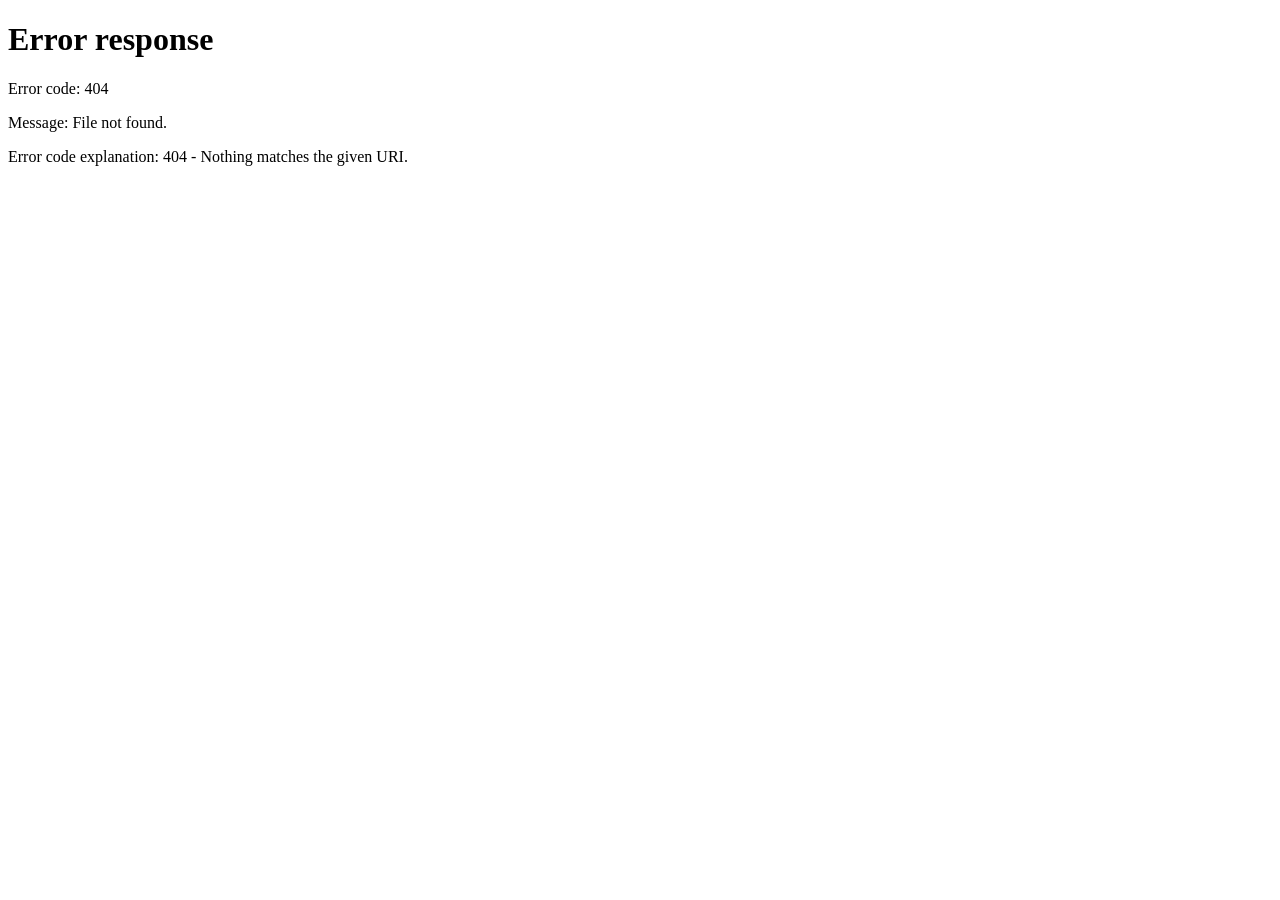
==== commit 0d80df6b: "Point the old After Wednesday page to Activated Audio (audio files stay) Co-Authored-By: Claude Opus" ====
--- a/public/after-wednesday/index.html
+++ b/public/after-wednesday/index.html
@@ -1,213 +1,14 @@
-<!doctype html>
+<!DOCTYPE html>
 <html lang="en">
 <head>
 <meta charset="utf-8">
-<meta name="viewport" content="width=device-width, initial-scale=1">
-<title>After Wednesday · Music for between sessions</title>
-<link rel="icon" href="/favicon.svg" type="image/svg+xml">
-<meta name="description" content="Music your clients play between sessions to come back to the state you worked on. For NLP practitioners, hypnotists, healers and spiritual coaches. Opens early 2027.">
-<style>
-body{margin:0;background:#0E0812}
-a{color:#A86BF2}a:hover{color:#EDE3EE}
-input,select,button{font-family:inherit}
-input:focus-visible,select:focus-visible,summary:focus-visible,a:focus-visible,button:focus-visible{outline:2px solid #A86BF2;outline-offset:3px}
-summary{cursor:pointer;list-style:none}
-summary::-webkit-details-marker{display:none}
-details[open] .plus{transform:rotate(45deg)}
-.iri{background:linear-gradient(90deg,#4A73E8 0%,#8B55DA 100%);-webkit-background-clip:text;background-clip:text;-webkit-text-fill-color:transparent;color:transparent}
-.glow{background:radial-gradient(ellipse 90% 75% at 50% 0%, #3A1A47 0%, #1A0D20 50%, #0E0812 90%)}
-.btn{display:inline-flex;align-items:center;justify-content:center;min-height:52px;padding:0 28px;font-weight:700;font-size:14px;letter-spacing:0.12em;text-decoration:none;border:0;cursor:pointer;border-radius:0}
-.chip:has(input:checked){border-color:#A86BF2;background:#22133A}
-.aw-player{display:flex;align-items:center;gap:14px}
-.aw-play{flex:none;width:44px;height:44px;border-radius:50%;border:0;cursor:pointer;color:#fff;background:linear-gradient(135deg,#2F55C8 0%,#6A3CC0 100%);display:flex;align-items:center;justify-content:center;transition:transform .15s,box-shadow .2s}
-.aw-play:hover{transform:scale(1.06);box-shadow:0 0 0 6px rgba(168,107,242,.15)}
-.aw-play .i-pause,.aw-player.on .aw-play .i-play{display:none}.aw-player.on .aw-play .i-pause{display:block}
-.aw-track{flex:1;height:4px;background:#2E1D38;cursor:pointer;position:relative;padding:10px 0;background-clip:content-box}
-.aw-fill{position:absolute;left:0;top:10px;height:4px;width:0;background:linear-gradient(90deg,#4A73E8,#A86BF2)}
-.aw-time{flex:none;font-size:12px;letter-spacing:.08em;color:#A898B0;font-variant-numeric:tabular-nums;min-width:38px;text-align:right}
-.aw-who img{display:block;width:100%;height:auto}
-.lbl{margin:0 0 16px;font-size:12px;letter-spacing:.18em;color:#A898B0}
-.h2{margin:0 0 24px;font-weight:700;font-size:clamp(30px,3.4vw,46px);line-height:1;letter-spacing:-.03em}
-.body{font-size:18px;line-height:1.65;color:#CFC4D4}
-.card{background:#160D1F;border:1px solid #2E1D38;padding:28px;display:flex;flex-direction:column;gap:10px}
-.card h3{margin:0;font-size:20px}.card p{margin:0;font-size:16px;line-height:1.6;color:#CFC4D4}
-.cite{font-size:13px!important;color:#A898B0!important}
-.wrap{max-width:1200px;margin:0 auto;padding:96px 6vw}
-.list{margin:0;padding:0;list-style:none;display:flex;flex-direction:column;gap:14px}
-.list li{display:flex;gap:14px;font-size:17px;line-height:1.55;color:#CFC4D4}
-.list li span{flex:none;color:#A86BF2}
-.btn-p{background:linear-gradient(90deg,#2F55C8 0%,#6A3CC0 100%);color:#FFFFFF}
-.btn-o{background:transparent;color:#EDE3EE;border:1px solid #4A3058}
-</style>
+<meta name="viewport" content="width=device-width,initial-scale=1">
+<title>Activated Audio · Music for after Wednesday</title>
+<meta name="robots" content="noindex">
+<link rel="canonical" href="https://www.sonicidentityarchitect.com/activated-audio/">
+<meta http-equiv="refresh" content="0; url=/activated-audio/">
+<script>location.replace('/activated-audio/'+location.search+location.hash);</script>
+<style>html,body{margin:0;height:100%;background:#0E0812;color:#B9B0C8;font:14px/1.6 system-ui,sans-serif;display:flex;align-items:center;justify-content:center;text-align:center}a{color:#8B9CF5}</style>
 </head>
-<body>
-<div style="background:#0E0812; color:#EDE3EE; font-family:'Helvetica Neue', Helvetica, Arial, sans-serif">
-
-<section class="glow">
-<header style="max-width:1200px; margin:0 auto; padding:24px 6vw; display:flex; flex-wrap:wrap; gap:16px; justify-content:space-between; align-items:center">
-<div style="display:flex; flex-direction:column; gap:4px"><span style="font-weight:700; letter-spacing:0.1em; font-size:15px">[AFTER WEDNESDAY.]</span><span style="font-size:11px; letter-spacing:0.16em; color:#A898B0">MUSIC FOR BETWEEN SESSIONS</span></div>
-<a href="https://chayennemallari.eden.so/form/after-wednesday" class="btn btn-p" style="min-height:44px; padding:0 20px; font-size:12px">JOIN THE WAITLIST</a>
-</header>
-<div style="max-width:1200px; margin:0 auto; padding:48px 6vw 96px; display:flex; flex-wrap:wrap; gap:56px; align-items:center">
-<div style="flex:999 1 520px; min-width:0">
-<p style="display:inline-block; margin:0 0 28px; border:1px solid #3D2648; padding:9px 16px; font-size:11px; letter-spacing:0.18em; color:#CFC4D4">FOR NLP PRACTITIONERS, HYPNOTISTS, HEALERS AND SPIRITUAL COACHES</p>
-<h1 style="margin:0; font-weight:700; font-size:clamp(34px, 4.6vw, 62px); line-height:1; letter-spacing:-0.03em">YOUR CLIENT LEAVES MONDAY'S SESSION A NEW PERSON. <span class="iri">THIS IS FOR WHAT HAPPENS AFTER WEDNESDAY.</span></h1>
-<p style="margin:28px 0 0; font-size:clamp(17px, 1.5vw, 20px); font-weight:300; line-height:1.6; max-width:580px; color:#CFC4D4">Your client leaves a session feeling different. After Wednesday is music that helps them come back to the state you worked on, and anchor it, through one simple listen between sessions.</p>
-<div style="margin-top:36px; display:flex; flex-wrap:wrap; gap:14px">
-<a href="#listen" class="btn btn-p">LISTEN TO THE FIRST TRACKS</a>
-<a href="https://chayennemallari.eden.so/form/after-wednesday" class="btn btn-o">JOIN THE WAITLIST</a>
-</div>
-<p style="margin:16px 0 0; font-size:13px; line-height:1.6; color:#A898B0; max-width:560px">Opens early 2027. Waitlist members get first access, help shape what comes next, and receive founding-member pricing.</p>
-</div>
-<div id="listen" style="flex:1 1 340px; max-width:440px; background:#160D1F; border:1px solid #3D2648; padding:28px; display:flex; flex-direction:column; gap:18px">
-<div style="display:flex; align-items:center; gap:18px">
-<svg width="64" height="64" viewBox="0 0 72 72" style="flex:none" aria-hidden="true"><g fill="none" stroke-width="1"><circle cx="36" cy="36" r="34" stroke="#A86BF2" stroke-dasharray="2 5"></circle><circle cx="36" cy="36" r="24" stroke="#3D2648"></circle><circle cx="36" cy="36" r="14" stroke="#3D2648"></circle></g><circle cx="36" cy="36" r="3" fill="#EDE3EE"></circle><circle cx="36" cy="2" r="2.5" fill="#5B82F0"></circle><circle cx="70" cy="36" r="2.5" fill="#8B9CF5"></circle><circle cx="12" cy="60" r="2.5" fill="#A86BF2"></circle></svg>
-<div><p style="margin:0 0 6px; font-size:11px; letter-spacing:0.18em; color:#A898B0">THE FIRST LISTEN</p><p style="margin:0; font-size:20px; letter-spacing:0.06em">TWO TRACKS</p></div>
-</div>
-<div style="display:flex; flex-direction:column; gap:8px; border-top:1px solid #2E1D38; padding-top:16px"><p style="margin:0; font-size:14px; letter-spacing:0.08em"><span style="color:#5B82F0; margin-right:10px">01</span>I CHOOSE A NEW TIMELINE</p><div class="aw-player" data-src="/after-wednesday/audio/i-choose-a-new-timeline.m4a"><button type="button" class="aw-play" aria-label="Play I Choose A New Timeline"><svg class="i-play" width="16" height="16" viewBox="0 0 16 16" aria-hidden="true"><path d="M4 2.5v11l9.5-5.5z" fill="currentColor"/></svg><svg class="i-pause" width="16" height="16" viewBox="0 0 16 16" aria-hidden="true"><rect x="3.5" y="2.5" width="3" height="11" fill="currentColor"/><rect x="9.5" y="2.5" width="3" height="11" fill="currentColor"/></svg></button><div class="aw-track" role="slider" tabindex="0" aria-label="Seek I Choose A New Timeline" aria-valuemin="0" aria-valuemax="100" aria-valuenow="0"><div class="aw-fill"></div></div><span class="aw-time">0:00</span><audio preload="metadata" src="/after-wednesday/audio/i-choose-a-new-timeline.m4a"></audio></div></div>
-<div style="display:flex; flex-direction:column; gap:8px; border-top:1px solid #2E1D38; padding-top:16px"><p style="margin:0; font-size:14px; letter-spacing:0.08em"><span style="color:#8B9CF5; margin-right:10px">02</span>MAHALO ALOHA</p><div class="aw-player" data-src="/after-wednesday/audio/mahalo-aloha.m4a"><button type="button" class="aw-play" aria-label="Play Mahalo Aloha"><svg class="i-play" width="16" height="16" viewBox="0 0 16 16" aria-hidden="true"><path d="M4 2.5v11l9.5-5.5z" fill="currentColor"/></svg><svg class="i-pause" width="16" height="16" viewBox="0 0 16 16" aria-hidden="true"><rect x="3.5" y="2.5" width="3" height="11" fill="currentColor"/><rect x="9.5" y="2.5" width="3" height="11" fill="currentColor"/></svg></button><div class="aw-track" role="slider" tabindex="0" aria-label="Seek Mahalo Aloha" aria-valuemin="0" aria-valuemax="100" aria-valuenow="0"><div class="aw-fill"></div></div><span class="aw-time">0:00</span><audio preload="metadata" src="/after-wednesday/audio/mahalo-aloha.m4a"></audio></div></div>
-<p style="margin:0; font-size:15px; font-weight:300; color:#CFC4D4; border-top:1px solid #2E1D38; padding-top:16px">your session opens the door. the music helps them keep walking through it.</p>
-</div>
-</div>
-</section>
-
-<div style="background:#120A18">
-<section class="wrap">
-<p class="lbl">WHAT YOU GET AND HOW YOU USE IT</p>
-<h2 class="h2" style="max-width:900px">SONGS WITH THE WORDS OF CHANGE <span class="iri">SUNG RIGHT INTO THEM.</span></h2>
-<p class="body" style="margin:0 0 48px; max-width:720px">A recording of your voice quietly turns into homework, and homework is usually the first thing to go. A song is different. Your client presses play in the car, in the shower, on a Wednesday afternoon, and the new belief gets rehearsed without them having to try.</p>
-<div style="display:grid; grid-template-columns:repeat(auto-fit, minmax(240px, 1fr)); gap:20px">
-<div class="card"><p class="cite" style="letter-spacing:.16em">01</p><h3>TO CLOSE A SESSION</h3><p>Play it as your client comes back up, so they leave the call with the new state already set to music.</p></div>
-<div class="card"><p class="cite" style="letter-spacing:.16em">02</p><h3>IN YOUR RECORDINGS</h3><p>Weave it into the hypnosis audios, meditations and courses you already make.</p></div>
-<div class="card"><p class="cite" style="letter-spacing:.16em">03</p><h3>AT RETREATS AND GROUPS</h3><p>When the whole room needs to drop in together, everyone hears the same sound.</p></div>
-<div class="card"><p class="cite" style="letter-spacing:.16em">04</p><h3>BETWEEN SESSIONS</h3><p>The piece your client takes home, so the state you anchored keeps getting rehearsed after they log off.</p></div>
-</div>
-<div style="margin-top:72px; display:flex; flex-wrap:wrap-reverse; gap:48px 72px; align-items:center">
-<div style="flex:1.2 1 380px">
-<p class="lbl">HOW YOUR CLIENTS GET IT</p>
-<h3 style="margin:0 0 20px; font-size:clamp(24px,2.6vw,34px); line-height:1.05; letter-spacing:-.02em">PRESS PLAY BETWEEN SESSIONS. <span class="iri">THAT'S THE WHOLE ASSIGNMENT.</span></h3>
-<p class="body" style="margin:0 0 16px">Your client opens it on their phone and presses play. No logins to juggle, no forgetting what you told them on Monday.</p>
-<p class="body" style="margin:0">This is a first look, and the design is still in progress. App, membership or both: the waitlist is helping me decide.</p>
-</div>
-<div style="flex:1 1 300px; max-width:420px; margin:0 auto"><img src="/after-wednesday/after-wednesday-app-preview.webp" alt="A first look at the After Wednesday app: a now-playing screen with I Choose A New Timeline and the first collection of two tracks" width="900" height="1125" loading="lazy" style="display:block; width:100%; height:auto; -webkit-mask-image:radial-gradient(ellipse 72% 70% at 50% 50%, #000 62%, transparent 100%); mask-image:radial-gradient(ellipse 72% 70% at 50% 50%, #000 62%, transparent 100%)"><p style="margin:12px 0 0; font-size:12px; letter-spacing:0.14em; color:#A898B0; text-align:center">DESIGN PREVIEW · IN PROGRESS</p></div>
-</div>
-</section>
-</div>
-
-<div style="background:radial-gradient(ellipse 60% 80% at 90% 10%, #2C1630 0%, #120A18 70%)">
-<section class="wrap">
-<p class="lbl">WHY MUSIC</p>
-<h2 class="h2" style="max-width:900px">THE BRAIN STRENGTHENS WHAT IT REPEATS. <span class="iri">MUSIC MAKES REPEATING EFFORTLESS.</span></h2>
-<p class="body" style="margin:0 0 48px; max-width:720px">You already know new patterns take practice. Here's what the research says about why music is such an easy way to practice them.</p>
-<div style="display:grid; grid-template-columns:repeat(auto-fit, minmax(260px, 1fr)); gap:20px">
-<div class="card"><h3>MUSIC SHIFTS STATE</h3><p>A review of 104 randomized controlled trials with 9,617 people found music reduced both the body's stress response and how stressed people felt.</p><p class="cite">de Witte et al., Health Psychology Review, 2020</p></div>
-<div class="card"><h3>A MELODY HELPS WORDS STICK</h3><p>Words sung to the same repeated melody were remembered better than the same words spoken. Same tune, every time, is the point.</p><p class="cite">Wallace, Journal of Experimental Psychology, 1994</p></div>
-<div class="card"><h3>MUSIC HELPS MOMENTS STICK</h3><p>Music strengthens memory for what happens while it plays, through the brain's reward system.</p><p class="cite">Ripollés et al., 2018</p></div>
-</div>
-<p style="margin:32px 0 0; font-size:14px; line-height:1.6; color:#A898B0; max-width:760px">The honest part: this research is about music in general, not about After Wednesday or any one practice. It's why I'm building it, not a promise of results.</p>
-</section>
-</div>
-
-<div style="background:#0F0B1A">
-<section class="wrap">
-<p class="lbl">THE LICENSE, IN PLAIN WORDS</p>
-<h2 class="h2" style="max-width:900px">MADE TO BE USED <span class="iri">IN YOUR PRACTICE.</span></h2>
-<div style="display:grid; grid-template-columns:repeat(auto-fit, minmax(min(100%, 380px), 1fr)); gap:20px">
-<div class="card"><h3>WHAT IT'S PLANNED TO COVER</h3><ul class="list"><li><span>✓</span>Playing tracks live in your sessions, on Zoom or in person</li><li><span>✓</span>Using them in your recorded audios, courses and group programs</li><li><span>✓</span>Playing them at your retreats, workshops and circles</li><li><span>✓</span>Sharing them with your clients to listen to between sessions</li></ul></div>
-<div class="card"><h3>WHAT IT WON'T COVER</h3><ul class="list"><li><span>×</span>Reselling the tracks or passing them off as your own music</li><li><span>×</span>Uploading them to Spotify, YouTube or other public platforms</li><li><span>×</span>Licensing them to other practitioners</li></ul></div>
-</div>
-<p class="body" style="margin:32px 0 0; max-width:760px">You'll get the final terms in writing before you pay anything, and the waitlist sees them first. <span style="color:#A898B0">Opens early 2027, with founding-member pricing for the waitlist.</span></p>
-<div style="margin-top:64px; background:#170C1F; border:1px solid #3D2648; padding:32px; display:flex; flex-wrap:wrap; gap:24px 48px; align-items:center; justify-content:space-between">
-<div style="flex:1 1 420px">
-<p class="lbl" style="margin-bottom:8px">CUSTOM TRACKS FOR YOUR PRACTICE</p>
-<p style="margin:0 0 12px; font-size:22px; font-weight:700; letter-spacing:-0.01em">WANT MUSIC MADE AROUND YOUR METHOD, YOUR LANGUAGE AND YOUR CLIENTS?</p>
-<p style="margin:0; font-size:17px; line-height:1.6; color:#CFC4D4">Tell me what you work on most, and I'll reply by email with ideas and pricing. Available by request.</p>
-</div>
-<a href="https://chayennemallari.eden.so/form/custom-tracks" class="btn btn-o">ASK ABOUT CUSTOM TRACKS</a>
-</div>
-</section>
-</div>
-
-<div style="background:#0E0812">
-<section class="aw-who wrap" style="display:flex; flex-wrap:wrap; gap:48px 72px; align-items:center">
-<div style="flex:0 1 300px; max-width:300px; border:1px solid #3D2648; padding:8px; background:#160D1F"><img src="/after-wednesday/chayenne-after-wednesday.webp" alt="Chayenne Mallari in a white high-neck top" width="800" height="1000" loading="lazy"></div>
-<div style="flex:1 1 420px; max-width:720px">
-<p class="lbl">WHO'S MAKING THIS</p>
-<h2 class="h2">MADE BY SOMEONE WHO <span class="iri">DOES THIS WORK TOO.</span></h2>
-<p class="body" style="margin:0 0 16px">I'm Chayenne Mallari. For 20 years I did hair, and there was always music playing in my salon. I watched the same thing happen again and again: the right song came on, and a client's whole state shifted, right there in my chair. And you know the feeling: your favorite song comes on mid-workout, or as you walk into a room, and your whole state shifts in seconds.</p>
-<p class="body" style="margin:0 0 16px">Then I became a certified hypnotherapist and NLP trainer, so I know the work you do, and how much of it has to hold after the session ends.</p>
-<p class="body" style="margin:0 0 28px">After Wednesday is the music I'd want every client to go home with.</p>
-<p style="margin:0; font-size:13px; letter-spacing:0.14em; color:#A898B0">CERTIFIED HYPNOTHERAPIST · NLP TRAINER · <a href="https://www.sonicidentityarchitect.com" style="color:#A898B0">SONIC IDENTITY ARCHITECT™</a></p>
-</div>
-</section>
-</div>
-
-<!-- TESTIMONIALS: add real practitioner quotes here once collected (with permission). Hidden until then. -->
-
-<div style="background:radial-gradient(ellipse 70% 80% at 10% 100%, #22133A 0%, #0E0812 70%)">
-<section class="wrap" style="display:flex; flex-wrap:wrap; gap:40px 72px">
-<div style="flex:1 1 300px">
-<p class="lbl">QUESTIONS</p>
-<h2 class="h2" style="margin-bottom:16px">ASK ME ANYTHING.</h2>
-<p style="margin:0; font-size:16px; line-height:1.6; color:#CFC4D4">The honest answers to what practitioners usually wonder first.</p>
-</div>
-<div style="flex:2 1 520px">
-<details style="border-top:1px solid #2E1D38; padding:20px 0">
-<summary style="display:flex; justify-content:space-between; gap:24px; align-items:center; font-size:18px; font-weight:700; min-height:44px"><span>How is this different from relaxation or meditation music?</span><span class="plus" style="font-size:26px; font-weight:300; color:#A86BF2; transition:transform .2s" aria-hidden="true">+</span></summary>
-<p style="margin:12px 0 0; font-size:16px; line-height:1.65; color:#CFC4D4; max-width:640px">Most of that music is made to help someone unwind, and it usually has no words. These are full songs with the words of change sung right into them, so your client has something specific to come back to between sessions.</p>
-</details><details style="border-top:1px solid #2E1D38; padding:20px 0">
-<summary style="display:flex; justify-content:space-between; gap:24px; align-items:center; font-size:18px; font-weight:700; min-height:44px"><span>How will my clients get the music?</span><span class="plus" style="font-size:26px; font-weight:300; color:#A86BF2; transition:transform .2s" aria-hidden="true">+</span></summary>
-<p style="margin:12px 0 0; font-size:16px; line-height:1.65; color:#CFC4D4; max-width:640px">On their phone. You share a track with them, they press play. Whether that happens through an app, a membership or both is being decided with the waitlist right now.</p>
-</details><details style="border-top:1px solid #2E1D38; padding:20px 0">
-<summary style="display:flex; justify-content:space-between; gap:24px; align-items:center; font-size:18px; font-weight:700; min-height:44px"><span>Is this AI music?</span><span class="plus" style="font-size:26px; font-weight:300; color:#A86BF2; transition:transform .2s" aria-hidden="true">+</span></summary>
-<p style="margin:12px 0 0; font-size:16px; line-height:1.65; color:#CFC4D4; max-width:640px">It’s custom-made by me, with AI as one of the tools I use, the way a photographer uses a camera. The choices that matter, like the pacing, the words and the moment a track lands, come from my own background in hypnosis and NLP.</p>
-</details><details style="border-top:1px solid #2E1D38; padding:20px 0">
-<summary style="display:flex; justify-content:space-between; gap:24px; align-items:center; font-size:18px; font-weight:700; min-height:44px"><span>Does it replace my sessions, or therapy?</span><span class="plus" style="font-size:26px; font-weight:300; color:#A86BF2; transition:transform .2s" aria-hidden="true">+</span></summary>
-<p style="margin:12px 0 0; font-size:16px; line-height:1.65; color:#CFC4D4; max-width:640px">Not at all. Your sessions are where the shift happens, and nothing replaces you there. It isn’t therapy or clinical treatment of any kind. It’s music to support the work you already do.</p>
-</details><details style="border-top:1px solid #2E1D38; padding:20px 0">
-<summary style="display:flex; justify-content:space-between; gap:24px; align-items:center; font-size:18px; font-weight:700; min-height:44px"><span>What does joining the waitlist mean?</span><span class="plus" style="font-size:26px; font-weight:300; color:#A86BF2; transition:transform .2s" aria-hidden="true">+</span></summary>
-<p style="margin:12px 0 0; font-size:16px; line-height:1.65; color:#CFC4D4; max-width:640px">It’s free and doesn’t commit you to anything. You’ll hear new tracks first, see the license and pricing first, and get a founding-member price when After Wednesday opens in early 2027. I only email when there’s something worth hearing.</p>
-</details>
-</div>
-</section>
-</div>
-
-<section id="join" class="glow">
-<div style="max-width:1200px; margin:0 auto; padding:104px 6vw; display:flex; flex-wrap:wrap; gap:48px 72px; align-items:flex-start">
-<div style="flex:1 1 360px">
-<p class="lbl" style="color:#CFC4D4">THE WAITLIST</p>
-<h2 style="margin:0 0 24px; font-weight:700; font-size:clamp(36px, 4.4vw, 62px); line-height:0.98; letter-spacing:-0.02em">GET THE <span class="iri">FIRST LISTEN.</span></h2>
-<p class="body" style="margin:0; max-width:440px">Waitlist members get first access, help shape what comes next, and receive founding-member pricing when After Wednesday opens in early 2027.</p>
-</div>
-<div style="flex:1.2 1 440px; background:#160D1F; border:1px solid #3D2648; padding:32px">
-<div style="display:flex; flex-direction:column; gap:18px">
-<p style="margin:0; font-size:17px; line-height:1.6; color:#CFC4D4">Just your name and email to join. After that, four optional questions help me prioritize the tracks, format and license practitioners need most.</p>
-<a href="https://chayennemallari.eden.so/form/after-wednesday" class="btn btn-p" style="width:100%; box-sizing:border-box">JOIN THE WAITLIST</a>
-<p style="margin:0; font-size:13px; line-height:1.6; color:#A898B0; text-align:center">Free, no commitment. I only email when there's something worth hearing. Your email is never shared, and you can unsubscribe anytime.</p>
-</div>
-</div>
-</div>
-</section>
-
-<footer style="background:#0B0610; border-top:1px solid #1E1228">
-<div style="max-width:1200px; margin:0 auto; padding:36px 6vw; display:flex; flex-wrap:wrap; gap:16px; justify-content:space-between; font-size:13px; color:#A898B0; line-height:1.6">
-<span>Music designed to support the identity shift you're already creating with your clients, not a replacement for clinical care.</span>
-<span>© 2026 Chayenne Mallari · <a href="https://www.sonicidentityarchitect.com" style="color:#A898B0">Sonic Identity Architect™</a></span>
-</div>
-</footer>
-</div>
-<script>
-(function(){var ps=[].slice.call(document.querySelectorAll('.aw-player'));function f(s){if(!isFinite(s))return'0:00';s=Math.floor(s);return Math.floor(s/60)+':'+('0'+s%60).slice(-2)}
-ps.forEach(function(p){var a=p.querySelector('audio'),b=p.querySelector('.aw-play'),t=p.querySelector('.aw-track'),fi=p.querySelector('.aw-fill'),tm=p.querySelector('.aw-time');
-a.addEventListener('loadedmetadata',function(){tm.textContent=f(a.duration)});
-b.addEventListener('click',function(){if(a.paused){ps.forEach(function(o){if(o!==p){o.querySelector('audio').pause()}});a.play()}else a.pause()});
-a.addEventListener('play',function(){p.classList.add('on')});a.addEventListener('pause',function(){p.classList.remove('on')});
-a.addEventListener('ended',function(){p.classList.remove('on')});
-a.addEventListener('timeupdate',function(){var r=a.duration?a.currentTime/a.duration:0;fi.style.width=(r*100)+'%';t.setAttribute('aria-valuenow',Math.round(r*100));tm.textContent=f(a.currentTime||a.duration)});
-function seek(x){var r=t.getBoundingClientRect();if(a.duration)a.currentTime=Math.max(0,Math.min(1,(x-r.left)/r.width))*a.duration}
-t.addEventListener('click',function(e){seek(e.clientX)});
-t.addEventListener('keydown',function(e){if(!a.duration)return;if(e.key==='ArrowRight'){a.currentTime=Math.min(a.duration,a.currentTime+5);e.preventDefault()}if(e.key==='ArrowLeft'){a.currentTime=Math.max(0,a.currentTime-5);e.preventDefault()}});
-})})();
-</script>
-</body>
+<body><p>After Wednesday is now <a href="/activated-audio/">Activated Audio</a>.</p></body>
 </html>
